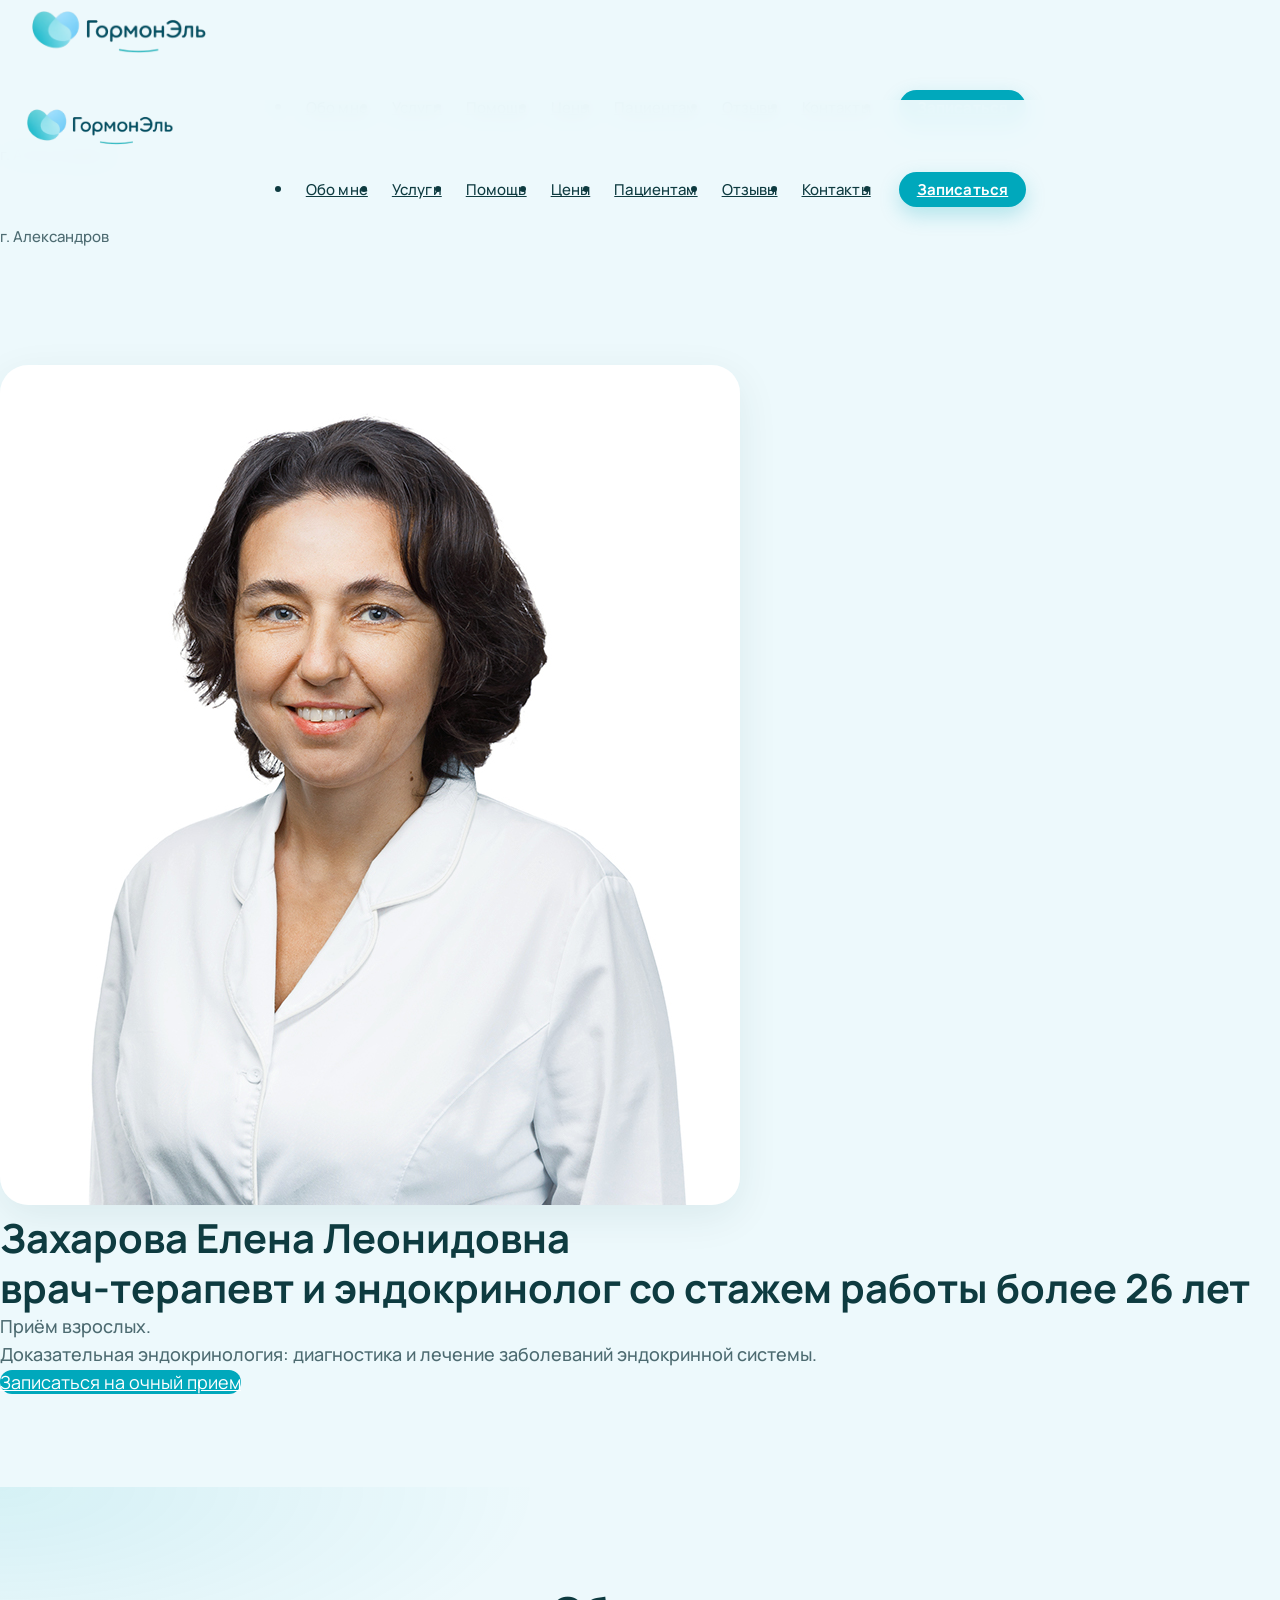
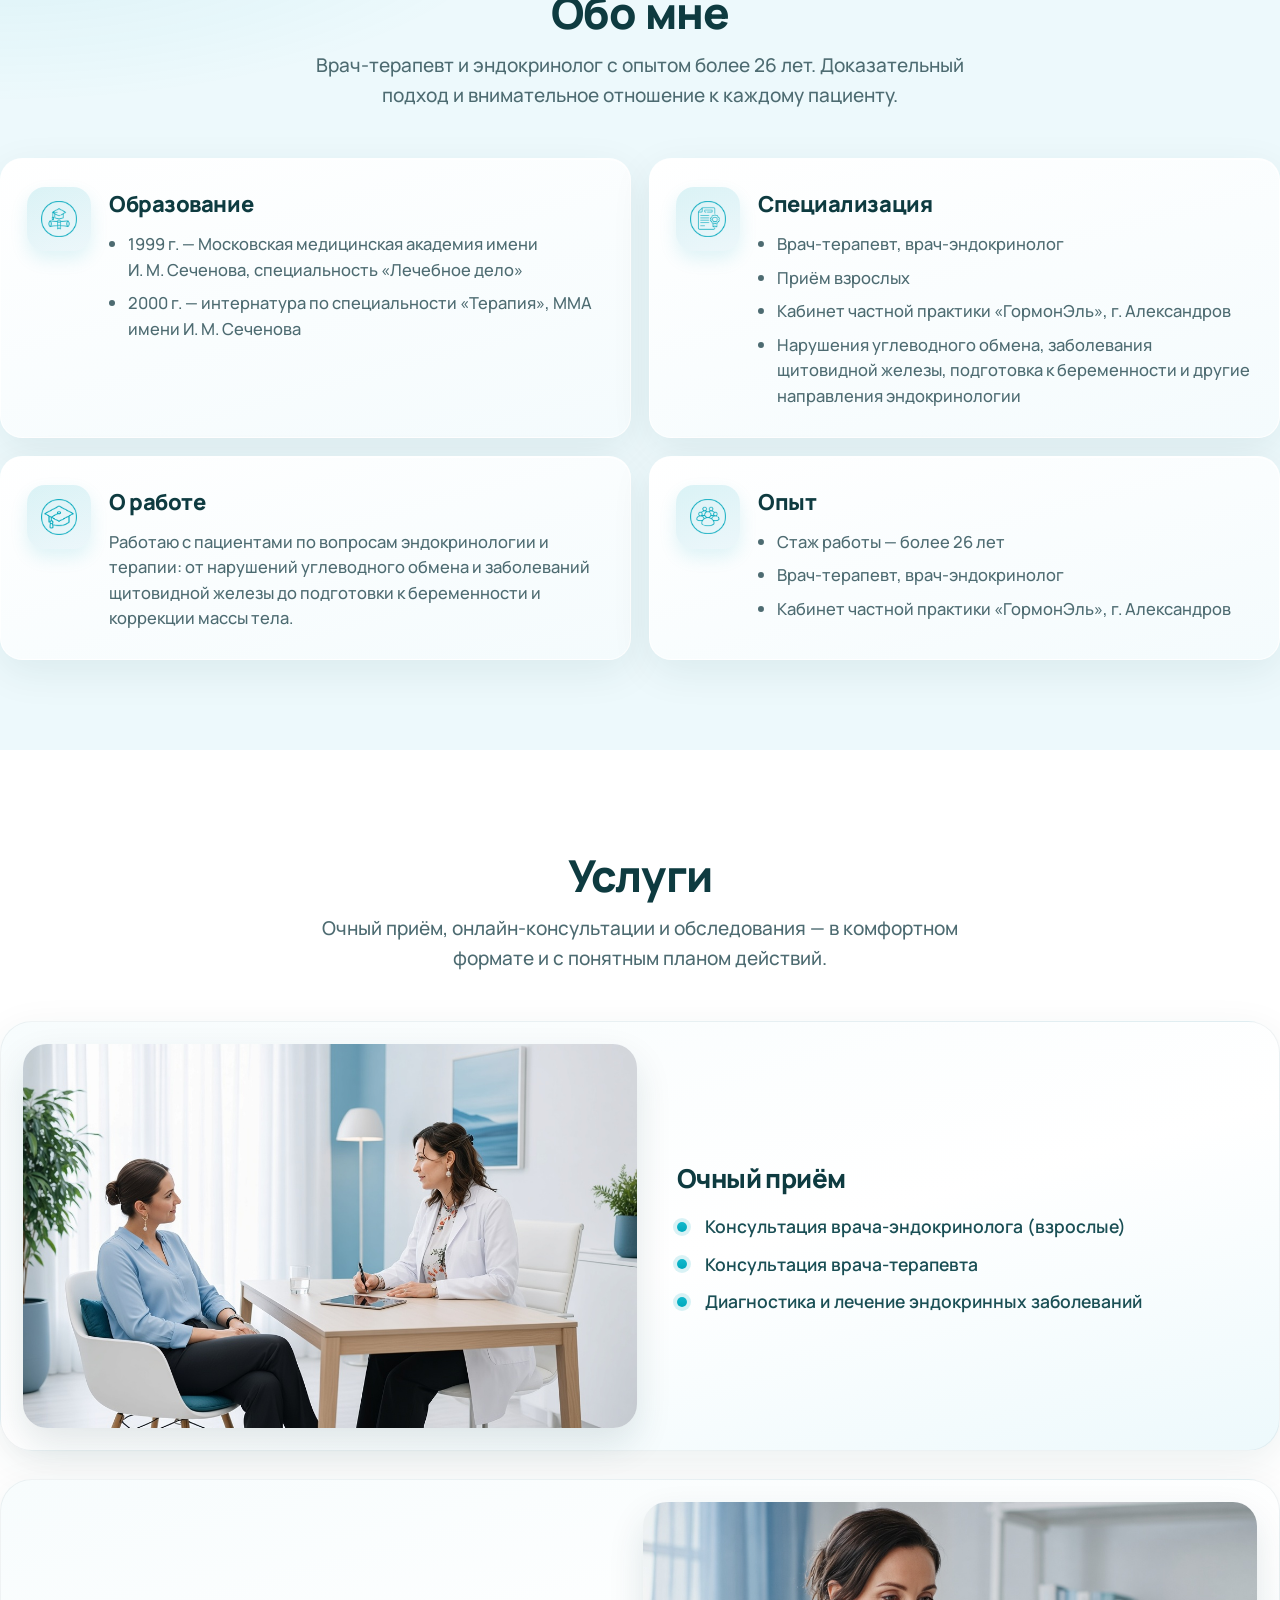
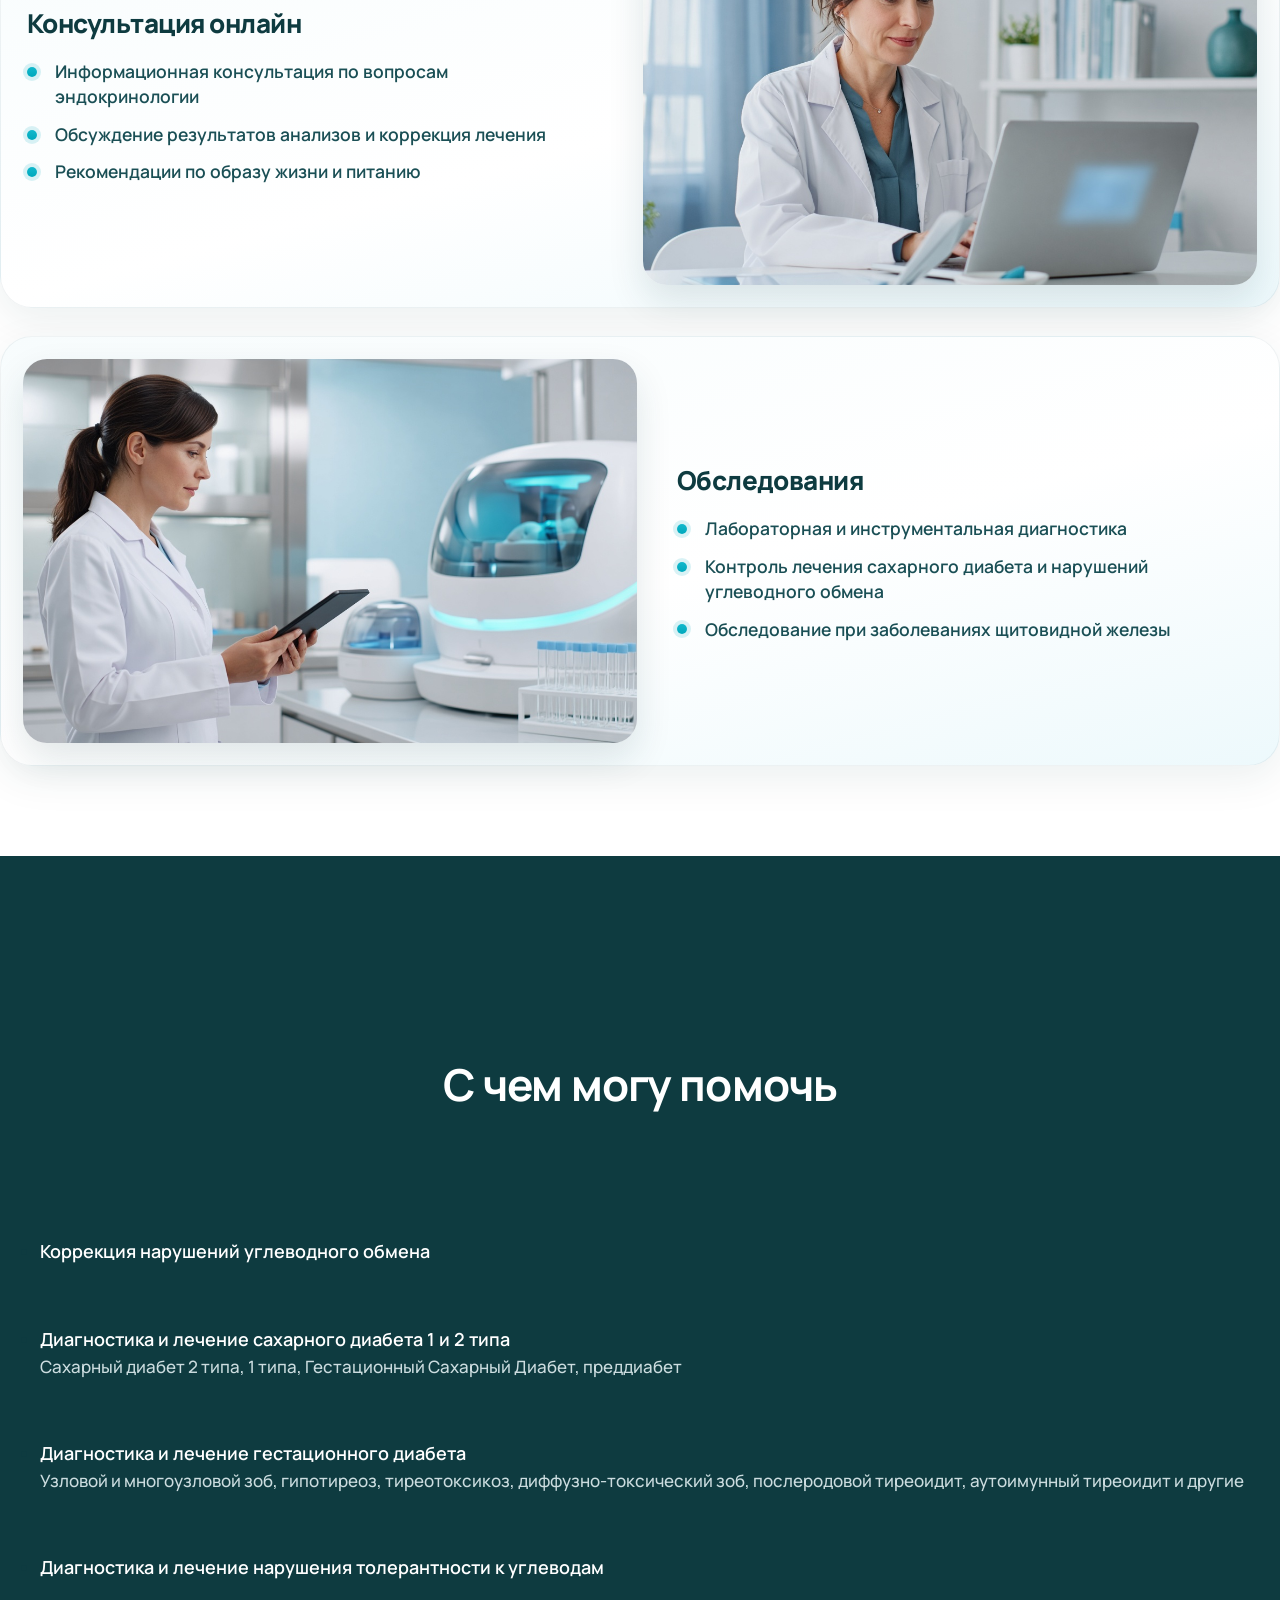
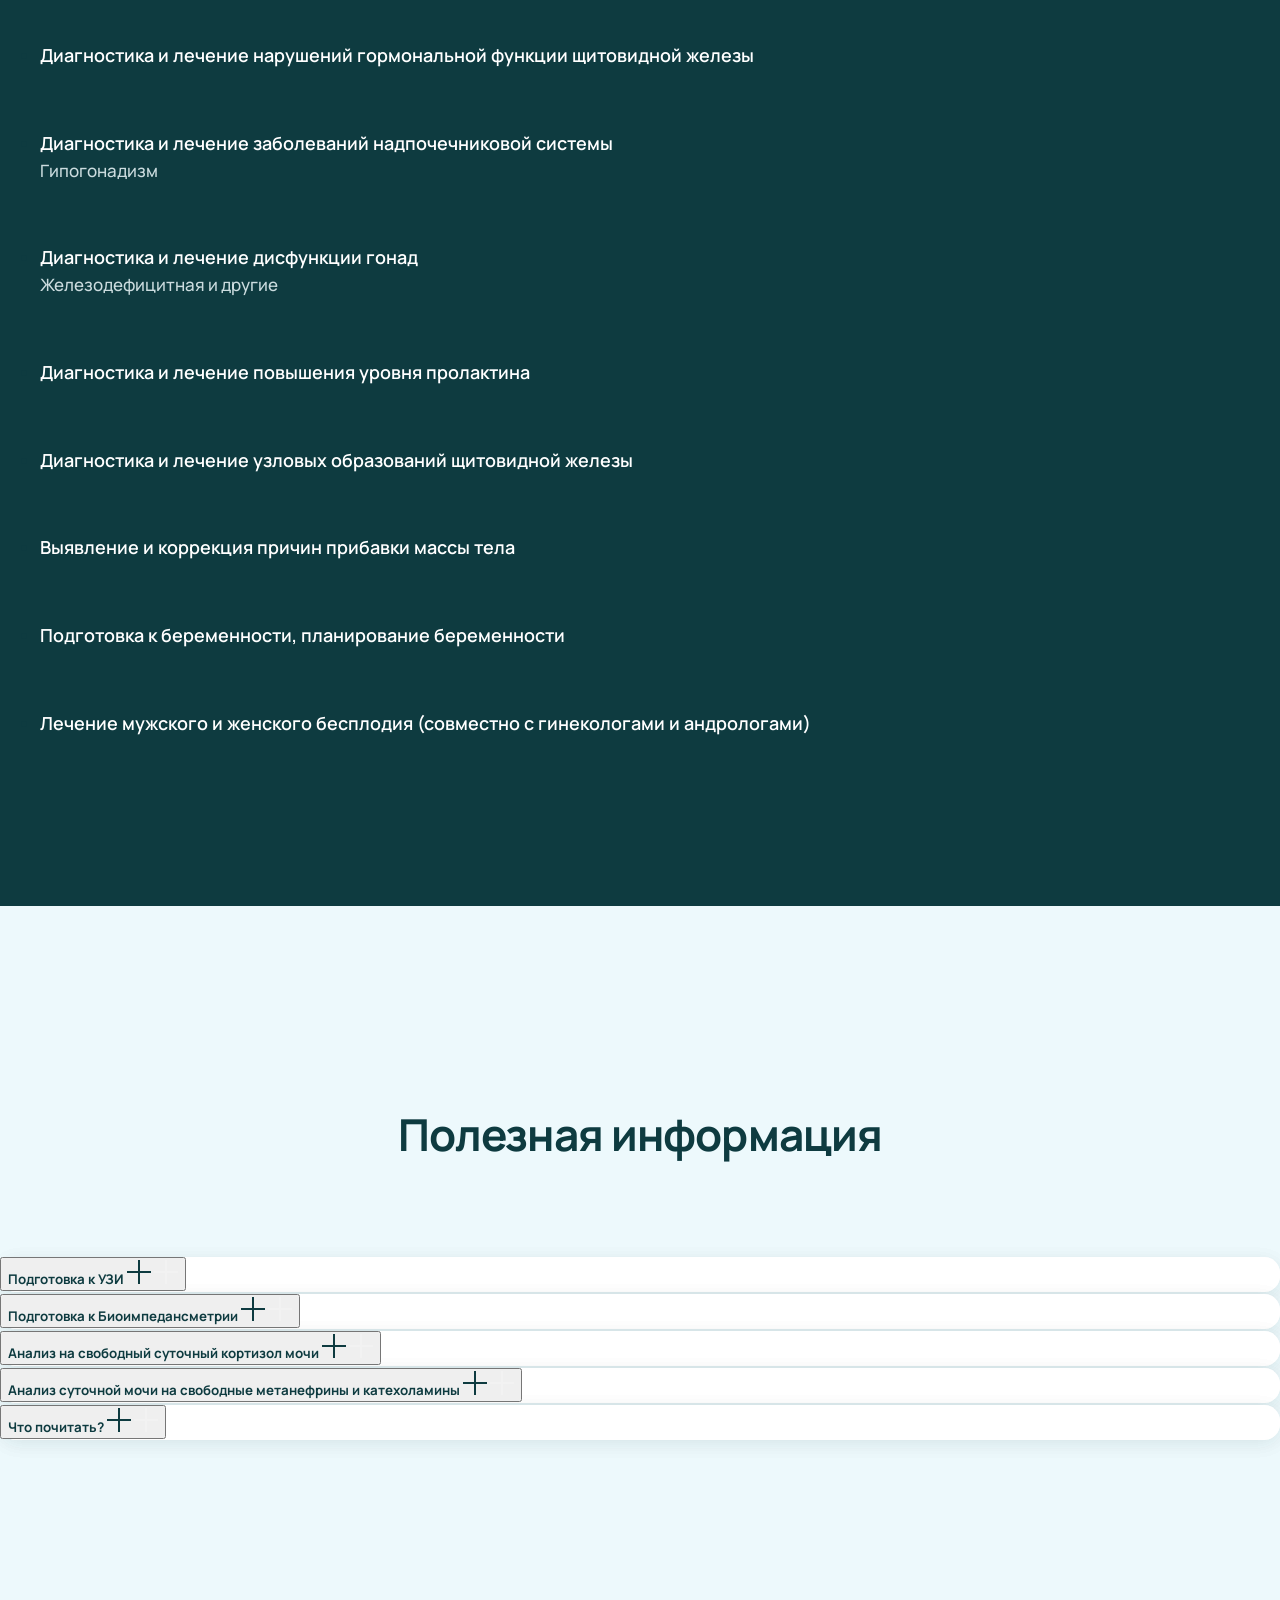
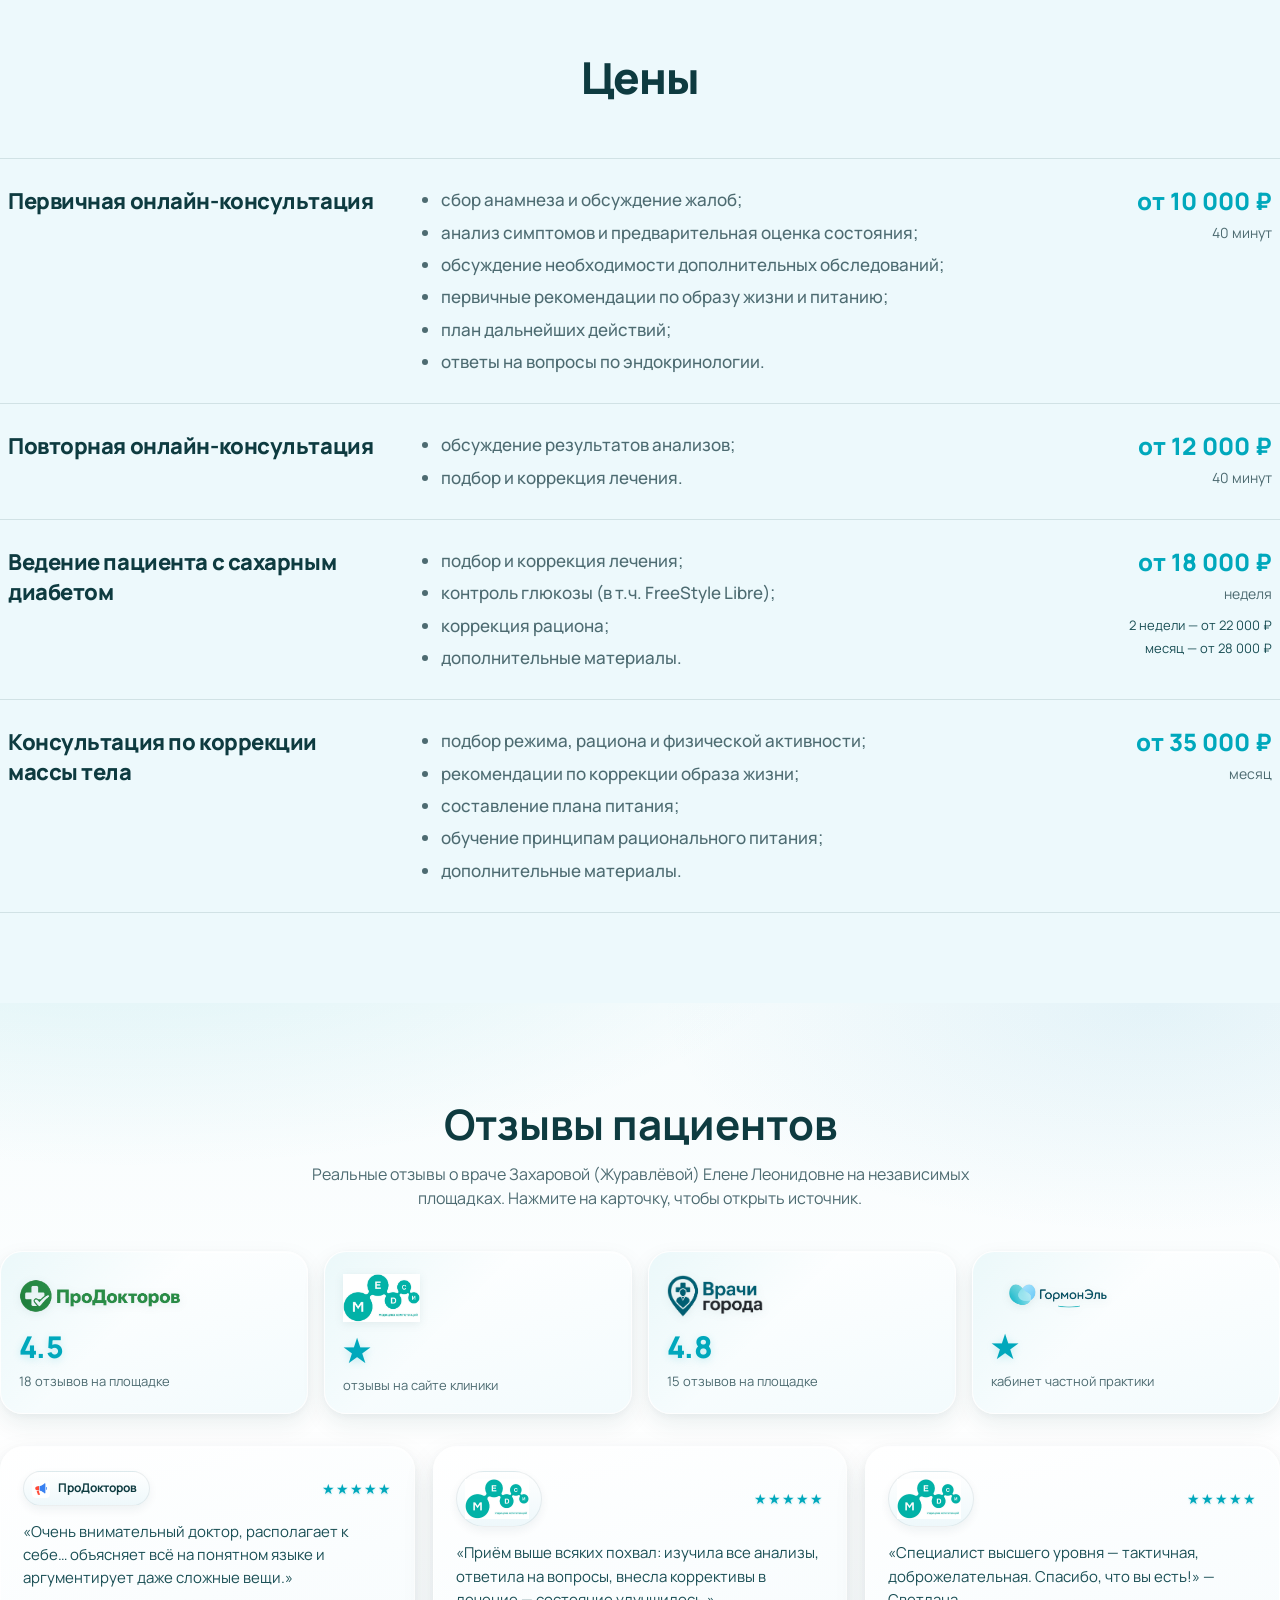
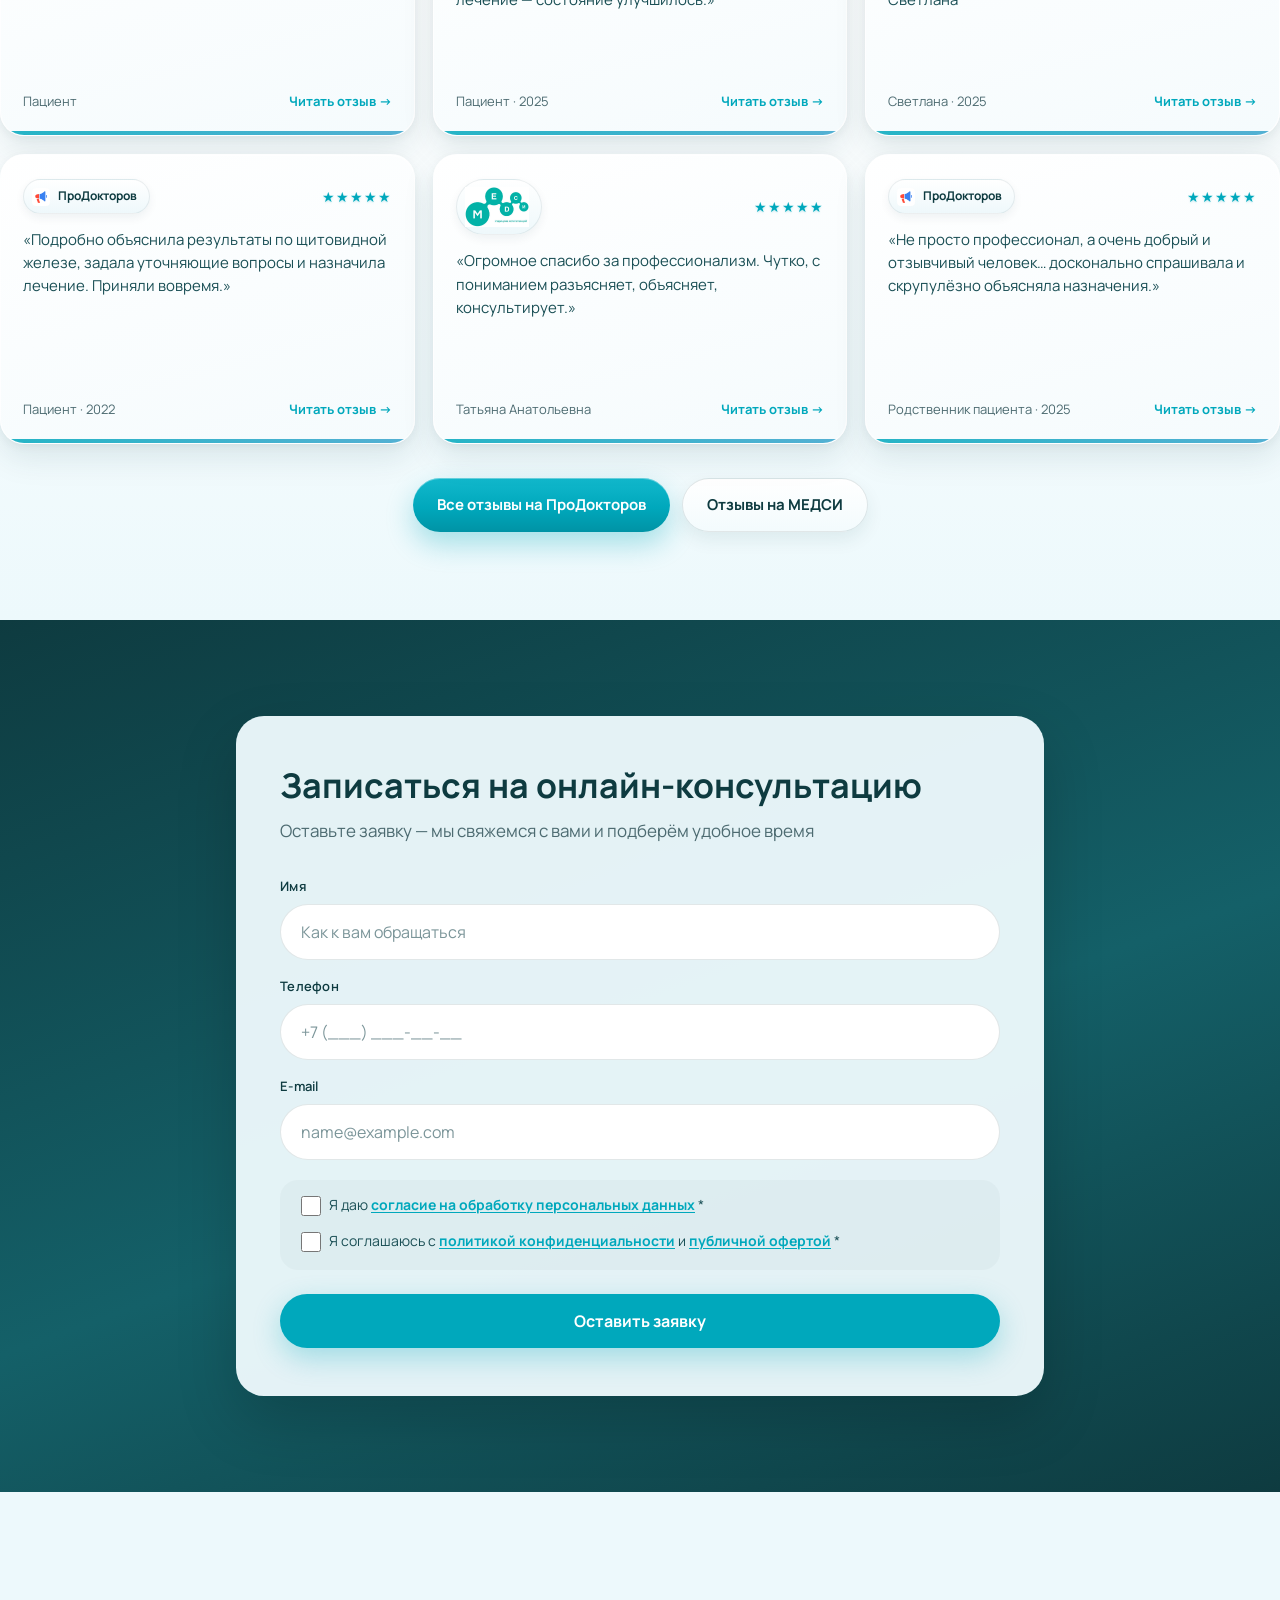
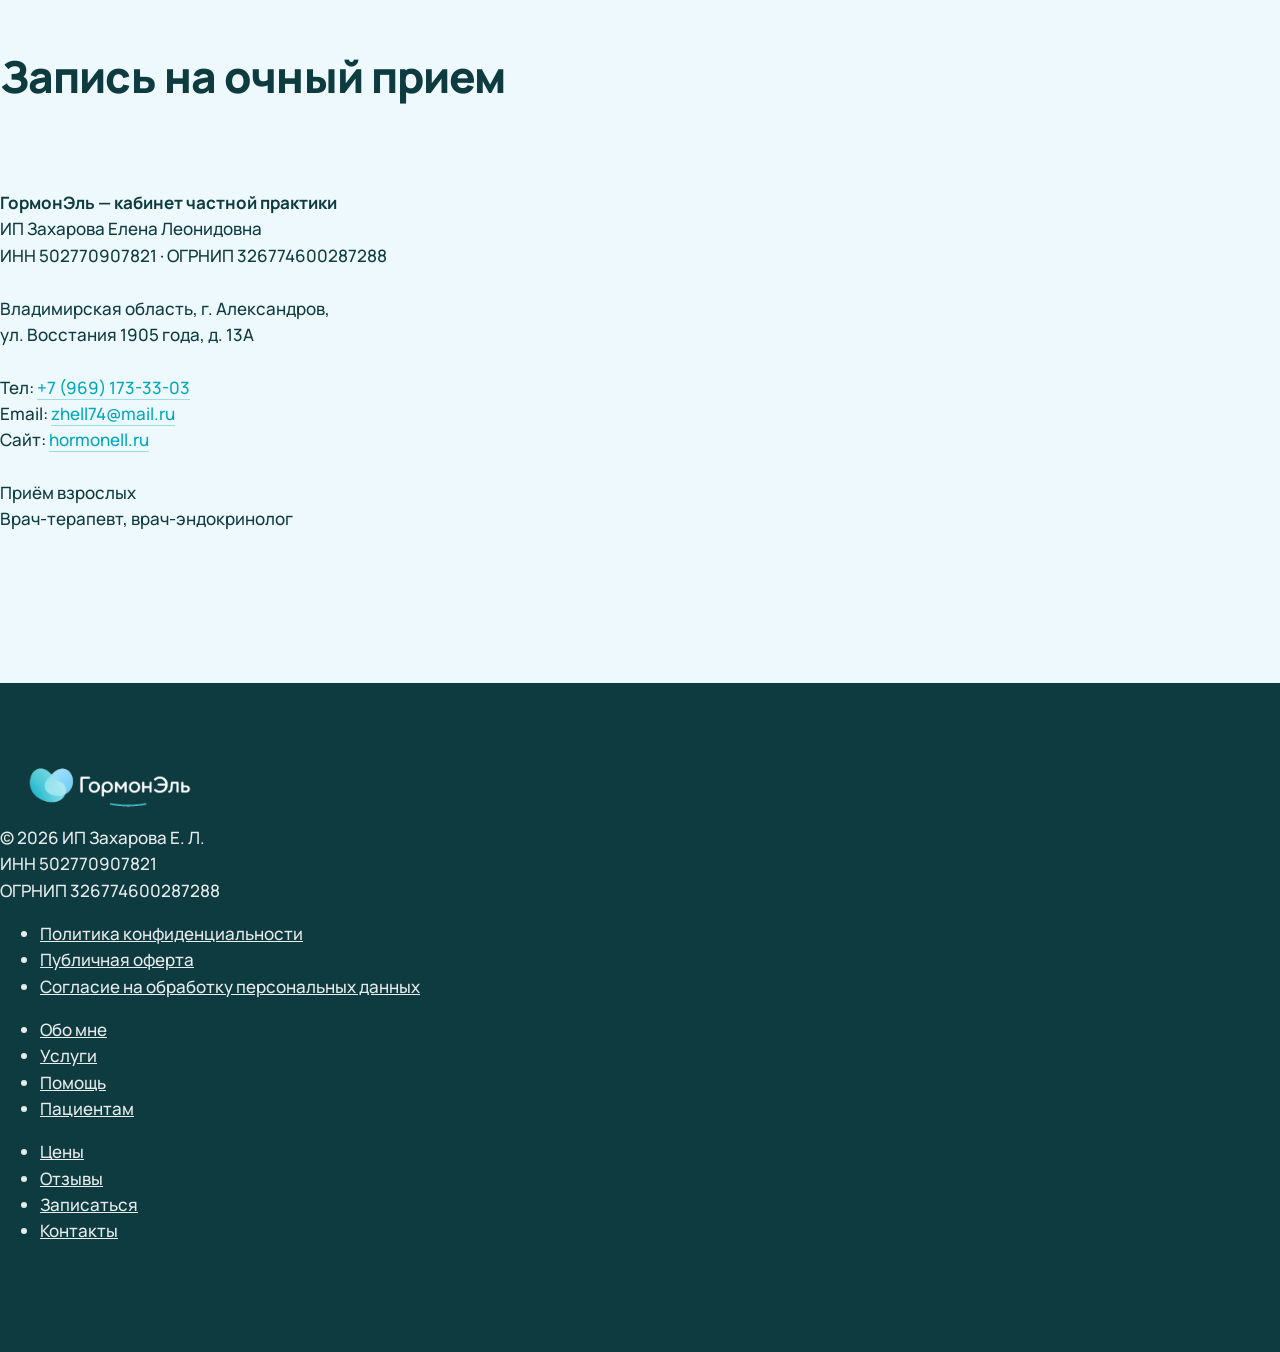
==== index.html @ a6622392 "Publish ГормонЭль landing for GitHub Pages demo. Co-authored-by: Cursor <cursoragent@cursor.com>" ====
<!DOCTYPE html> <html> <head> <meta charset="utf-8" /> <meta http-equiv="Content-Type" content="text/html; charset=utf-8" /> <meta name="viewport" content="width=device-width, initial-scale=1.0" />  <!--metatextblock--> <title>Врач-эндокринолог Захарова Елена Леонидовна</title> <meta name="description" content="Врач-терапевт и эндокринолог Захарова Елена Леонидовна. Стаж более 26 лет. Кабинет частной практики «ГормонЭль», г. Александров." /> <meta property="og:url" content="." /> <meta property="og:title" content="Врач-терапевт и эндокринолог Захарова Елена Леонидовна" /> <meta property="og:description" content="Персональная страница врача-эндокринолога: образование, опыт, услуги, запись на приём и контакты" /> <meta property="og:type" content="website" /> <meta property="og:image" content="assets/images/doctor.jpg" /> <link rel="canonical" href="."> <!--/metatextblock--> <meta name="format-detection" content="telephone=no" /> <meta http-equiv="x-dns-prefetch-control" content="on"> <link rel="dns-prefetch" href="https://ws.tildacdn.com"> <link rel="dns-prefetch" href="https://static.tildacdn.com"> <!--favicons-->
<link rel="icon" type="image/svg+xml" href="assets/images/favicon.svg" />
<link rel="icon" type="image/png" sizes="32x32" href="assets/images/favicon-32.png" />
<link rel="shortcut icon" href="assets/images/favicon.ico" type="image/x-icon" />
<link rel="apple-touch-icon" sizes="180x180" href="assets/images/favicon-180.png" />
<!--/favicons--> <!-- Assets --> <script src="https://neo.tildacdn.com/js/tilda-fallback-1.0.min.js" async charset="utf-8"></script> <link rel="stylesheet" href="https://static.tildacdn.com/css/tilda-grid-3.0.min.css" type="text/css" media="all" onerror="this.loaderr='y';"/> <link rel="stylesheet" href="https://static.tildacdn.com/ws/project12505877/tilda-blocks-page64919349.min.css?t=1784560784" type="text/css" media="all" onerror="this.loaderr='y';" /> <link rel="stylesheet" href="https://static.tildacdn.com/css/tilda-cards-1.0.min.css" type="text/css" media="all" onerror="this.loaderr='y';" /> <link rel="stylesheet" href="https://static.tildacdn.com/css/tilda-forms-1.0.min.css" type="text/css" media="all" onerror="this.loaderr='y';" /> <link rel="stylesheet" href="https://static.tildacdn.com/css/tilda-cover-1.0.min.css" type="text/css" media="all" onerror="this.loaderr='y';" /> <link rel="stylesheet" href="https://static.tildacdn.com/css/tilda-slds-1.4.min.css" type="text/css" media="print" onload="this.media='all';" onerror="this.loaderr='y';" /> <noscript><link rel="stylesheet" href="https://static.tildacdn.com/css/tilda-slds-1.4.min.css" type="text/css" media="all" /></noscript> <link rel="stylesheet" href="https://static.tildacdn.com/css/tilda-popup-1.1.min.css" type="text/css" media="print" onload="this.media='all';" onerror="this.loaderr='y';" /> <noscript><link rel="stylesheet" href="https://static.tildacdn.com/css/tilda-popup-1.1.min.css" type="text/css" media="all" /></noscript> <link rel="stylesheet" href="https://static.tildacdn.com/css/tilda-feed-1.1.min.css" type="text/css" media="all" onerror="this.loaderr='y';" /> <link rel="stylesheet" href="https://static.tildacdn.com/css/tilda-zoom-2.0.min.css" type="text/css" media="print" onload="this.media='all';" onerror="this.loaderr='y';" /> <noscript><link rel="stylesheet" href="https://static.tildacdn.com/css/tilda-zoom-2.0.min.css" type="text/css" media="all" /></noscript> <link rel="stylesheet" href="https://static.tildacdn.com/css/fonts-tildasans.css" type="text/css" media="all" onerror="this.loaderr='y';" /> <script nomodule src="https://static.tildacdn.com/js/tilda-polyfill-1.0.min.js" charset="utf-8"></script> <script type="text/javascript">function t_onReady(func) {if(document.readyState!='loading') {func();} else {document.addEventListener('DOMContentLoaded',func);}}
function t_onFuncLoad(funcName,okFunc,time) {if(typeof window[funcName]==='function') {okFunc();} else {setTimeout(function() {t_onFuncLoad(funcName,okFunc,time);},(time||100));}}function t_throttle(fn,threshhold,scope) {return function() {fn.apply(scope||this,arguments);};}</script> <script src="https://static.tildacdn.com/js/tilda-scripts-3.0.min.js" charset="utf-8" defer onerror="this.loaderr='y';"></script> <script src="https://static.tildacdn.com/ws/project12505877/tilda-blocks-page64919349.min.js?t=1784560784" charset="utf-8" async onerror="this.loaderr='y';"></script> <script src="https://static.tildacdn.com/js/tilda-lazyload-1.0.min.js" charset="utf-8" async onerror="this.loaderr='y';"></script> <script src="https://static.tildacdn.com/js/tilda-menu-1.0.min.js" charset="utf-8" async onerror="this.loaderr='y';"></script> <script src="https://static.tildacdn.com/js/tilda-cards-1.0.min.js" charset="utf-8" async onerror="this.loaderr='y';"></script> <script src="https://static.tildacdn.com/js/tilda-paint-icons.min.js" charset="utf-8" async onerror="this.loaderr='y';"></script> <script src="https://static.tildacdn.com/js/tilda-forms-1.0.min.js" charset="utf-8" async onerror="this.loaderr='y';"></script> <script src="https://static.tildacdn.com/js/tilda-cover-1.0.min.js" charset="utf-8" async onerror="this.loaderr='y';"></script> <script src="https://static.tildacdn.com/js/tilda-feed-1.1.min.js" charset="utf-8" async onerror="this.loaderr='y';"></script> <script src="https://static.tildacdn.com/js/tilda-slds-1.4.min.js" charset="utf-8" async onerror="this.loaderr='y';"></script> <script src="https://static.tildacdn.com/js/hammer.min.js" charset="utf-8" async onerror="this.loaderr='y';"></script> <script src="https://static.tildacdn.com/js/tilda-video-1.0.min.js" charset="utf-8" async onerror="this.loaderr='y';"></script> <script src="https://static.tildacdn.com/js/tilda-zoom-2.0.min.js" charset="utf-8" async onerror="this.loaderr='y';"></script> <script src="https://static.tildacdn.com/js/tilda-skiplink-1.0.min.js" charset="utf-8" async onerror="this.loaderr='y';"></script> <script src="https://static.tildacdn.com/js/tilda-events-1.0.min.js" charset="utf-8" async onerror="this.loaderr='y';"></script> <script type="text/javascript">window.dataLayer=window.dataLayer||[];</script> <script type="text/javascript">(function() {var ttt='cebo';var tt='oog';var re=new RegExp("bot|g" + tt + "le|yandex|baidu|bing|msn|duckduckbot|teoma|slurp|crawler|spider|robot|crawling|fa" + ttt + "ok","i");if((re.test(navigator.userAgent))===false&&typeof(sessionStorage)!='undefined'&&sessionStorage.getItem('visited')!=='y'&&document.visibilityState){var style=document.createElement('style');style.type='text/css';style.innerHTML='@media screen and (min-width: 980px) {.t-records {opacity: 0;}.t-records_animated {-webkit-transition: opacity ease-in-out .2s;-moz-transition: opacity ease-in-out .2s;-o-transition: opacity ease-in-out .2s;transition: opacity ease-in-out .2s;}.t-records.t-records_visible {opacity: 1;}}';document.getElementsByTagName('head')[0].appendChild(style);function t_setvisRecs(){var alr=document.querySelectorAll('.t-records');Array.prototype.forEach.call(alr,function(el) {el.classList.add("t-records_animated");});setTimeout(function() {Array.prototype.forEach.call(alr,function(el) {el.classList.add("t-records_visible");});sessionStorage.setItem("visited","y");},400);}
document.addEventListener('DOMContentLoaded',t_setvisRecs);}})();</script>
<link rel="preconnect" href="https://fonts.googleapis.com" />
<link rel="preconnect" href="https://fonts.gstatic.com" crossorigin />
<link href="https://fonts.googleapis.com/css2?family=Manrope:wght@400;500;600;700;800&display=swap" rel="stylesheet" />
<link rel="stylesheet" href="assets/css/theme.css" />
</head> <body class="t-body" style="margin:0;"> <!--allrecords--> <div id="allrecords" class="t-records" data-hook="blocks-collection-content-node" data-tilda-project-id="" data-tilda-page-id="64919349" data-tilda-formskey="" data-tilda-cookie="no" data-tilda-lazy="yes" data-tilda-root-zone="com" data-tilda-project-country="RU"> <div id="rec894241342" class="r t-rec t-screenmin-640px" style=" " data-animationappear="off" data-record-type="257" data-screen-min="640px"> <!-- T228 --> <div id="nav894241342marker"></div> <div class="tmenu-mobile tmenu-mobile_positionfixed"> <div class="tmenu-mobile__container"> <div class="tmenu-mobile__burgerlogo"> <a href="./"> <img
src="assets/images/logo.png" data-original="assets/images/logo.png"
class="tmenu-mobile__imglogo"
imgfield="img"
style="min-width:150px;"
alt="ГормонЭль" loading="eager"> </a> </div> <button type="button"
class="t-menuburger t-menuburger_third "
aria-label="Навигационное меню"
aria-expanded="false"> <span style="background-color:#00A8BC;"></span> <span style="background-color:#00A8BC;"></span> <span style="background-color:#00A8BC;"></span> <span style="background-color:#00A8BC;"></span> </button> <script>function t_menuburger_init(recid) {var rec=document.querySelector('#rec' + recid);if(!rec) return;var burger=rec.querySelector('.t-menuburger');if(!burger) return;var isSecondStyle=burger.classList.contains('t-menuburger_second');if(isSecondStyle&&!window.isMobile&&!('ontouchend' in document)) {burger.addEventListener('mouseenter',function() {if(burger.classList.contains('t-menuburger-opened')) return;burger.classList.remove('t-menuburger-unhovered');burger.classList.add('t-menuburger-hovered');});burger.addEventListener('mouseleave',function() {if(burger.classList.contains('t-menuburger-opened')) return;burger.classList.remove('t-menuburger-hovered');burger.classList.add('t-menuburger-unhovered');setTimeout(function() {burger.classList.remove('t-menuburger-unhovered');},300);});}
burger.addEventListener('click',function() {if(!burger.closest('.tmenu-mobile')&&!burger.closest('.t450__burger_container')&&!burger.closest('.t3112__burger_container')&&!burger.closest('.t466__container')&&!burger.closest('.t204__burger')&&!burger.closest('.t199__js__menu-toggler')) {burger.classList.toggle('t-menuburger-opened');burger.classList.remove('t-menuburger-unhovered');}});var menu=rec.querySelector('[data-menu="yes"]');if(!menu) return;var menuLinks=menu.querySelectorAll('.t-menu__link-item');var submenuClassList=['t978__menu-link_hook','t978__tm-link','t966__tm-link','t794__tm-link','t-menusub__target-link'];Array.prototype.forEach.call(menuLinks,function(link) {link.addEventListener('click',function() {var isSubmenuHook=submenuClassList.some(function(submenuClass) {return link.classList.contains(submenuClass);});if(isSubmenuHook) return;burger.classList.remove('t-menuburger-opened');});});menu.addEventListener('clickedAnchorInTooltipMenu',function() {burger.classList.remove('t-menuburger-opened');});}
t_onReady(function() {t_onFuncLoad('t_menuburger_init',function(){t_menuburger_init('894241342');});});</script> <style>.t-menuburger{position:relative;flex-shrink:0;width:28px;height:20px;padding:0;border:none;background-color:transparent;outline:none;-webkit-transform:rotate(0deg);transform:rotate(0deg);transition:transform .5s ease-in-out;cursor:pointer;z-index:999;}.t-menuburger span{display:block;position:absolute;width:100%;opacity:1;left:0;-webkit-transform:rotate(0deg);transform:rotate(0deg);transition:.25s ease-in-out;height:3px;background-color:#000;}.t-menuburger span:nth-child(1){top:0px;}.t-menuburger span:nth-child(2),.t-menuburger span:nth-child(3){top:8px;}.t-menuburger span:nth-child(4){top:16px;}.t-menuburger__big{width:42px;height:32px;}.t-menuburger__big span{height:5px;}.t-menuburger__big span:nth-child(2),.t-menuburger__big span:nth-child(3){top:13px;}.t-menuburger__big span:nth-child(4){top:26px;}.t-menuburger__small{width:22px;height:14px;}.t-menuburger__small span{height:2px;}.t-menuburger__small span:nth-child(2),.t-menuburger__small span:nth-child(3){top:6px;}.t-menuburger__small span:nth-child(4){top:12px;}.t-menuburger-opened span:nth-child(1){top:8px;width:0%;left:50%;}.t-menuburger-opened span:nth-child(2){-webkit-transform:rotate(45deg);transform:rotate(45deg);}.t-menuburger-opened span:nth-child(3){-webkit-transform:rotate(-45deg);transform:rotate(-45deg);}.t-menuburger-opened span:nth-child(4){top:8px;width:0%;left:50%;}.t-menuburger-opened.t-menuburger__big span:nth-child(1){top:6px;}.t-menuburger-opened.t-menuburger__big span:nth-child(4){top:18px;}.t-menuburger-opened.t-menuburger__small span:nth-child(1),.t-menuburger-opened.t-menuburger__small span:nth-child(4){top:6px;}@media (hover),(min-width:0\0){.t-menuburger_first:hover span:nth-child(1){transform:translateY(1px);}.t-menuburger_first:hover span:nth-child(4){transform:translateY(-1px);}.t-menuburger_first.t-menuburger__big:hover span:nth-child(1){transform:translateY(3px);}.t-menuburger_first.t-menuburger__big:hover span:nth-child(4){transform:translateY(-3px);}}.t-menuburger_second span:nth-child(2),.t-menuburger_second span:nth-child(3){width:80%;left:20%;right:0;}@media (hover),(min-width:0\0){.t-menuburger_second.t-menuburger-hovered span:nth-child(2),.t-menuburger_second.t-menuburger-hovered span:nth-child(3){animation:t-menuburger-anim 0.3s ease-out normal forwards;}.t-menuburger_second.t-menuburger-unhovered span:nth-child(2),.t-menuburger_second.t-menuburger-unhovered span:nth-child(3){animation:t-menuburger-anim2 0.3s ease-out normal forwards;}}.t-menuburger_second.t-menuburger-opened span:nth-child(2),.t-menuburger_second.t-menuburger-opened span:nth-child(3){left:0;right:0;width:100%!important;}.t-menuburger_third span:nth-child(4){width:70%;left:unset;right:0;}@media (hover),(min-width:0\0){.t-menuburger_third:not(.t-menuburger-opened):hover span:nth-child(4){width:100%;}}.t-menuburger_third.t-menuburger-opened span:nth-child(4){width:0!important;right:50%;}.t-menuburger_fourth{height:12px;}.t-menuburger_fourth.t-menuburger__small{height:8px;}.t-menuburger_fourth.t-menuburger__big{height:18px;}.t-menuburger_fourth span:nth-child(2),.t-menuburger_fourth span:nth-child(3){top:4px;opacity:0;}.t-menuburger_fourth span:nth-child(4){top:8px;}.t-menuburger_fourth.t-menuburger__small span:nth-child(2),.t-menuburger_fourth.t-menuburger__small span:nth-child(3){top:3px;}.t-menuburger_fourth.t-menuburger__small span:nth-child(4){top:6px;}.t-menuburger_fourth.t-menuburger__small span:nth-child(2),.t-menuburger_fourth.t-menuburger__small span:nth-child(3){top:3px;}.t-menuburger_fourth.t-menuburger__small span:nth-child(4){top:6px;}.t-menuburger_fourth.t-menuburger__big span:nth-child(2),.t-menuburger_fourth.t-menuburger__big span:nth-child(3){top:6px;}.t-menuburger_fourth.t-menuburger__big span:nth-child(4){top:12px;}@media (hover),(min-width:0\0){.t-menuburger_fourth:not(.t-menuburger-opened):hover span:nth-child(1){transform:translateY(1px);}.t-menuburger_fourth:not(.t-menuburger-opened):hover span:nth-child(4){transform:translateY(-1px);}.t-menuburger_fourth.t-menuburger__big:not(.t-menuburger-opened):hover span:nth-child(1){transform:translateY(3px);}.t-menuburger_fourth.t-menuburger__big:not(.t-menuburger-opened):hover span:nth-child(4){transform:translateY(-3px);}}.t-menuburger_fourth.t-menuburger-opened span:nth-child(1),.t-menuburger_fourth.t-menuburger-opened span:nth-child(4){top:4px;}.t-menuburger_fourth.t-menuburger-opened span:nth-child(2),.t-menuburger_fourth.t-menuburger-opened span:nth-child(3){opacity:1;}@keyframes t-menuburger-anim{0%{width:80%;left:20%;right:0;}50%{width:100%;left:0;right:0;}100%{width:80%;left:0;right:20%;}}@keyframes t-menuburger-anim2{0%{width:80%;left:0;}50%{width:100%;right:0;left:0;}100%{width:80%;left:20%;right:0;}}</style> </div> </div> <style>.tmenu-mobile{background-color:#111;display:none;width:100%;top:0;z-index:990;}.tmenu-mobile_positionfixed{position:fixed;}.tmenu-mobile__text{color:#fff;}.tmenu-mobile__container{min-height:64px;padding:20px;position:relative;box-sizing:border-box;display:-webkit-flex;display:-ms-flexbox;display:flex;-webkit-align-items:center;-ms-flex-align:center;align-items:center;-webkit-justify-content:space-between;-ms-flex-pack:justify;justify-content:space-between;}.tmenu-mobile__list{display:block;}.tmenu-mobile__burgerlogo{display:inline-block;font-size:24px;font-weight:400;white-space:nowrap;vertical-align:middle;}.tmenu-mobile__imglogo{height:auto;display:block;max-width:300px!important;box-sizing:border-box;padding:0;margin:0 auto;}@media screen and (max-width:980px){.tmenu-mobile__menucontent_hidden{display:none;height:100%;}.tmenu-mobile{display:block;}}@media screen and (max-width:980px){#rec894241342 .tmenu-mobile{background-color:#EDF9FC;}#rec894241342 .tmenu-mobile__menucontent_fixed{position:fixed;top:64px;}#rec894241342 .t-menuburger{-webkit-order:1;-ms-flex-order:1;order:1;}}</style> <style> #rec894241342 .tmenu-mobile__burgerlogo a{color:#b0b0b0;font-weight:700;letter-spacing:2px;}</style> <style> #rec894241342 .tmenu-mobile__burgerlogo__title{color:#b0b0b0;font-weight:700;letter-spacing:2px;}</style> <div id="nav894241342" class="t228 t228__positionabsolute tmenu-mobile__menucontent_hidden tmenu-mobile__menucontent_fixed" style="background-color: rgba(237,249,252,0); height:100px; " data-bgcolor-hex="#EDF9FC" data-bgcolor-rgba="rgba(237,249,252,0)" data-navmarker="nav894241342marker" data-appearoffset="" data-bgopacity-two="90" data-menushadow="" data-menushadow-css="" data-bgopacity="0.0" data-bgcolor-rgba-afterscroll="rgba(237,249,252,0.92)" data-menu-items-align="" data-menu="yes"> <div class="t228__maincontainer t228__c12collumns" style="height:100px;"> <div class="t228__padding40px"></div> <div class="t228__leftside"> <div class="t228__leftcontainer"> <a href="./" class="t228__imgwrapper"> <img class="t228__imglogo "
src="assets/images/logo.png" data-original="assets/images/logo.png"
imgfield="img"
style="max-height: 64px; width: auto;" loading="eager" alt="ГормонЭль"> </a> </div> </div> <div class="t228__centerside "> <nav class="t228__centercontainer"> <ul role="list" class="t228__list t-menu__list">
<li class="t228__list_item" style="padding:0 12px;">
  <a class="t-menu__link-item" href="#about">Обо мне</a>
</li>
<li class="t228__list_item" style="padding:0 12px;">
  <a class="t-menu__link-item" href="#services">Услуги</a>
</li>
<li class="t228__list_item" style="padding:0 12px;">
  <a class="t-menu__link-item" href="#help">Помощь</a>
</li>
<li class="t228__list_item" style="padding:0 12px;">
  <a class="t-menu__link-item" href="#price">Цены</a>
</li>
<li class="t228__list_item" style="padding:0 12px;">
  <a class="t-menu__link-item" href="#useful">Пациентам</a>
</li>
<li class="t228__list_item" style="padding:0 12px;">
  <a class="t-menu__link-item" href="#reviews">Отзывы</a>
</li>
<li class="t228__list_item" style="padding:0 12px;">
  <a class="t-menu__link-item" href="#contacts">Контакты</a>
</li>
<li class="t228__list_item t228__list_item--cta" style="padding:0 0 0 16px;">
  <a class="t-menu__link-item nav-cta" href="#online">Записаться</a>
</li>
</ul> </nav> </div> <div class="t228__rightside"> <div class="t228__rightcontainer"> <div class="t228__right_descr" field="descr">г. Александров</div> </div> </div> <div class="t228__padding40px"> </div> </div> </div> <style>@media screen and (max-width:980px){#rec894241342 .t228__leftcontainer{display:none;}}</style> <style>@media screen and (max-width:980px){#rec894241342 .t228{}}</style> <script>window.addEventListener('load',function() {t_onFuncLoad('t228_setWidth',function() {t228_setWidth('894241342');});});window.addEventListener('resize',t_throttle(function() {t_onFuncLoad('t228_setWidth',function() {t228_setWidth('894241342');});t_onFuncLoad('t_menu__setBGcolor',function() {t_menu__setBGcolor('894241342','.t228');});}));t_onReady(function() {t_onFuncLoad('t_menu__highlightActiveLinks',function() {t_menu__highlightActiveLinks('.t228__list_item a');});t_onFuncLoad('t228__init',function() {t228__init('894241342');});t_onFuncLoad('t_menu__setBGcolor',function() {t_menu__setBGcolor('894241342','.t228');});t_onFuncLoad('t_menu__interactFromKeyboard',function() {t_menu__interactFromKeyboard('894241342');});t_onFuncLoad('t228_setWidth',function() {t228_setWidth('894241342');});t_onFuncLoad('t_menu__createMobileMenu',function() {t_menu__createMobileMenu('894241342','.t228');});});</script> <style>#rec894241342 .t-menu__link-item{-webkit-transition:color 0.3s ease-in-out,opacity 0.3s ease-in-out;transition:color 0.3s ease-in-out,opacity 0.3s ease-in-out;position:relative;}#rec894241342 .t-menu__link-item:not(.t-active):not(.tooltipstered)::after{content:'';position:absolute;left:0;bottom:20%;opacity:0;width:100%;height:100%;border-bottom:1px solid #00A8BC;-webkit-box-shadow:inset 0px -1px 0px 0px #00A8BC;-moz-box-shadow:inset 0px -1px 0px 0px #00A8BC;box-shadow:inset 0px -1px 0px 0px #00A8BC;-webkit-transition:all 0.3s ease;transition:all 0.3s ease;pointer-events:none;}@media (hover:hover){#rec894241342 .t-menu__link-item:not(.t-active):not(.tooltipstered):hover{opacity:0.8 !important;}}#rec894241342 .t-menu__link-item:not(.t-active):not(.tooltipstered):focus-visible{opacity:0.8 !important;}#rec894241342 .t-menu__link-item:not(.t-active):not(.tooltipstered):hover::after{opacity:1;bottom:-1px;}#rec894241342 .t-menu__link-item:not(.t-active):not(.tooltipstered):focus-visible::after{opacity:1;bottom:-1px;}@supports (overflow:-webkit-marquee) and (justify-content:inherit){#rec894241342 .t-menu__link-item,#rec894241342 .t-menu__link-item.t-active{opacity:1 !important;}}</style> <style> #rec894241342 .t228__leftcontainer a{color:#b0b0b0;font-weight:700;letter-spacing:2px;}#rec894241342 a.t-menu__link-item{color:#000000;font-weight:400;}#rec894241342 .t228__right_langs_lang a{color:#000000;font-weight:400;}#rec894241342 .t228__right_descr{font-size:18px;font-weight:500;}</style> <style> #rec894241342 .t228__logo{color:#b0b0b0;font-weight:700;letter-spacing:2px;}</style> </div> <div id="rec952804291" class="r t-rec t-screenmax-640px" style=" " data-animationappear="off" data-record-type="257" data-screen-max="640px"> <!-- T228 --> <div id="nav952804291marker"></div> <div class="tmenu-mobile tmenu-mobile_positionfixed"> <div class="tmenu-mobile__container"> <div class="tmenu-mobile__burgerlogo"> <a href="./"> <img
src="assets/images/logo.png" data-original="assets/images/logo.png"
class="tmenu-mobile__imglogo"
imgfield="img"
style="max-width: 180px; width: 180px;"
alt="ГормонЭль" loading="eager"> </a> </div> <button type="button"
class="t-menuburger t-menuburger_third "
aria-label="Навигационное меню"
aria-expanded="false"> <span style="background-color:#00A8BC;"></span> <span style="background-color:#00A8BC;"></span> <span style="background-color:#00A8BC;"></span> <span style="background-color:#00A8BC;"></span> </button> <script>function t_menuburger_init(recid) {var rec=document.querySelector('#rec' + recid);if(!rec) return;var burger=rec.querySelector('.t-menuburger');if(!burger) return;var isSecondStyle=burger.classList.contains('t-menuburger_second');if(isSecondStyle&&!window.isMobile&&!('ontouchend' in document)) {burger.addEventListener('mouseenter',function() {if(burger.classList.contains('t-menuburger-opened')) return;burger.classList.remove('t-menuburger-unhovered');burger.classList.add('t-menuburger-hovered');});burger.addEventListener('mouseleave',function() {if(burger.classList.contains('t-menuburger-opened')) return;burger.classList.remove('t-menuburger-hovered');burger.classList.add('t-menuburger-unhovered');setTimeout(function() {burger.classList.remove('t-menuburger-unhovered');},300);});}
burger.addEventListener('click',function() {if(!burger.closest('.tmenu-mobile')&&!burger.closest('.t450__burger_container')&&!burger.closest('.t3112__burger_container')&&!burger.closest('.t466__container')&&!burger.closest('.t204__burger')&&!burger.closest('.t199__js__menu-toggler')) {burger.classList.toggle('t-menuburger-opened');burger.classList.remove('t-menuburger-unhovered');}});var menu=rec.querySelector('[data-menu="yes"]');if(!menu) return;var menuLinks=menu.querySelectorAll('.t-menu__link-item');var submenuClassList=['t978__menu-link_hook','t978__tm-link','t966__tm-link','t794__tm-link','t-menusub__target-link'];Array.prototype.forEach.call(menuLinks,function(link) {link.addEventListener('click',function() {var isSubmenuHook=submenuClassList.some(function(submenuClass) {return link.classList.contains(submenuClass);});if(isSubmenuHook) return;burger.classList.remove('t-menuburger-opened');});});menu.addEventListener('clickedAnchorInTooltipMenu',function() {burger.classList.remove('t-menuburger-opened');});}
t_onReady(function() {t_onFuncLoad('t_menuburger_init',function(){t_menuburger_init('952804291');});});</script> <style>.t-menuburger{position:relative;flex-shrink:0;width:28px;height:20px;padding:0;border:none;background-color:transparent;outline:none;-webkit-transform:rotate(0deg);transform:rotate(0deg);transition:transform .5s ease-in-out;cursor:pointer;z-index:999;}.t-menuburger span{display:block;position:absolute;width:100%;opacity:1;left:0;-webkit-transform:rotate(0deg);transform:rotate(0deg);transition:.25s ease-in-out;height:3px;background-color:#000;}.t-menuburger span:nth-child(1){top:0px;}.t-menuburger span:nth-child(2),.t-menuburger span:nth-child(3){top:8px;}.t-menuburger span:nth-child(4){top:16px;}.t-menuburger__big{width:42px;height:32px;}.t-menuburger__big span{height:5px;}.t-menuburger__big span:nth-child(2),.t-menuburger__big span:nth-child(3){top:13px;}.t-menuburger__big span:nth-child(4){top:26px;}.t-menuburger__small{width:22px;height:14px;}.t-menuburger__small span{height:2px;}.t-menuburger__small span:nth-child(2),.t-menuburger__small span:nth-child(3){top:6px;}.t-menuburger__small span:nth-child(4){top:12px;}.t-menuburger-opened span:nth-child(1){top:8px;width:0%;left:50%;}.t-menuburger-opened span:nth-child(2){-webkit-transform:rotate(45deg);transform:rotate(45deg);}.t-menuburger-opened span:nth-child(3){-webkit-transform:rotate(-45deg);transform:rotate(-45deg);}.t-menuburger-opened span:nth-child(4){top:8px;width:0%;left:50%;}.t-menuburger-opened.t-menuburger__big span:nth-child(1){top:6px;}.t-menuburger-opened.t-menuburger__big span:nth-child(4){top:18px;}.t-menuburger-opened.t-menuburger__small span:nth-child(1),.t-menuburger-opened.t-menuburger__small span:nth-child(4){top:6px;}@media (hover),(min-width:0\0){.t-menuburger_first:hover span:nth-child(1){transform:translateY(1px);}.t-menuburger_first:hover span:nth-child(4){transform:translateY(-1px);}.t-menuburger_first.t-menuburger__big:hover span:nth-child(1){transform:translateY(3px);}.t-menuburger_first.t-menuburger__big:hover span:nth-child(4){transform:translateY(-3px);}}.t-menuburger_second span:nth-child(2),.t-menuburger_second span:nth-child(3){width:80%;left:20%;right:0;}@media (hover),(min-width:0\0){.t-menuburger_second.t-menuburger-hovered span:nth-child(2),.t-menuburger_second.t-menuburger-hovered span:nth-child(3){animation:t-menuburger-anim 0.3s ease-out normal forwards;}.t-menuburger_second.t-menuburger-unhovered span:nth-child(2),.t-menuburger_second.t-menuburger-unhovered span:nth-child(3){animation:t-menuburger-anim2 0.3s ease-out normal forwards;}}.t-menuburger_second.t-menuburger-opened span:nth-child(2),.t-menuburger_second.t-menuburger-opened span:nth-child(3){left:0;right:0;width:100%!important;}.t-menuburger_third span:nth-child(4){width:70%;left:unset;right:0;}@media (hover),(min-width:0\0){.t-menuburger_third:not(.t-menuburger-opened):hover span:nth-child(4){width:100%;}}.t-menuburger_third.t-menuburger-opened span:nth-child(4){width:0!important;right:50%;}.t-menuburger_fourth{height:12px;}.t-menuburger_fourth.t-menuburger__small{height:8px;}.t-menuburger_fourth.t-menuburger__big{height:18px;}.t-menuburger_fourth span:nth-child(2),.t-menuburger_fourth span:nth-child(3){top:4px;opacity:0;}.t-menuburger_fourth span:nth-child(4){top:8px;}.t-menuburger_fourth.t-menuburger__small span:nth-child(2),.t-menuburger_fourth.t-menuburger__small span:nth-child(3){top:3px;}.t-menuburger_fourth.t-menuburger__small span:nth-child(4){top:6px;}.t-menuburger_fourth.t-menuburger__small span:nth-child(2),.t-menuburger_fourth.t-menuburger__small span:nth-child(3){top:3px;}.t-menuburger_fourth.t-menuburger__small span:nth-child(4){top:6px;}.t-menuburger_fourth.t-menuburger__big span:nth-child(2),.t-menuburger_fourth.t-menuburger__big span:nth-child(3){top:6px;}.t-menuburger_fourth.t-menuburger__big span:nth-child(4){top:12px;}@media (hover),(min-width:0\0){.t-menuburger_fourth:not(.t-menuburger-opened):hover span:nth-child(1){transform:translateY(1px);}.t-menuburger_fourth:not(.t-menuburger-opened):hover span:nth-child(4){transform:translateY(-1px);}.t-menuburger_fourth.t-menuburger__big:not(.t-menuburger-opened):hover span:nth-child(1){transform:translateY(3px);}.t-menuburger_fourth.t-menuburger__big:not(.t-menuburger-opened):hover span:nth-child(4){transform:translateY(-3px);}}.t-menuburger_fourth.t-menuburger-opened span:nth-child(1),.t-menuburger_fourth.t-menuburger-opened span:nth-child(4){top:4px;}.t-menuburger_fourth.t-menuburger-opened span:nth-child(2),.t-menuburger_fourth.t-menuburger-opened span:nth-child(3){opacity:1;}@keyframes t-menuburger-anim{0%{width:80%;left:20%;right:0;}50%{width:100%;left:0;right:0;}100%{width:80%;left:0;right:20%;}}@keyframes t-menuburger-anim2{0%{width:80%;left:0;}50%{width:100%;right:0;left:0;}100%{width:80%;left:20%;right:0;}}</style> </div> </div> <style>.tmenu-mobile{background-color:#111;display:none;width:100%;top:0;z-index:990;}.tmenu-mobile_positionfixed{position:fixed;}.tmenu-mobile__text{color:#fff;}.tmenu-mobile__container{min-height:64px;padding:20px;position:relative;box-sizing:border-box;display:-webkit-flex;display:-ms-flexbox;display:flex;-webkit-align-items:center;-ms-flex-align:center;align-items:center;-webkit-justify-content:space-between;-ms-flex-pack:justify;justify-content:space-between;}.tmenu-mobile__list{display:block;}.tmenu-mobile__burgerlogo{display:inline-block;font-size:24px;font-weight:400;white-space:nowrap;vertical-align:middle;}.tmenu-mobile__imglogo{height:auto;display:block;max-width:300px!important;box-sizing:border-box;padding:0;margin:0 auto;}@media screen and (max-width:980px){.tmenu-mobile__menucontent_hidden{display:none;height:100%;}.tmenu-mobile{display:block;}}@media screen and (max-width:980px){#rec952804291 .tmenu-mobile{background-color:#EDF9FC;}#rec952804291 .tmenu-mobile__menucontent_fixed{position:fixed;top:64px;}#rec952804291 .t-menuburger{-webkit-order:1;-ms-flex-order:1;order:1;}}</style> <style> #rec952804291 .tmenu-mobile__burgerlogo a{color:#b0b0b0;font-weight:700;letter-spacing:2px;}</style> <style> #rec952804291 .tmenu-mobile__burgerlogo__title{color:#b0b0b0;font-weight:700;letter-spacing:2px;}</style> <div id="nav952804291" class="t228 t228__positionabsolute tmenu-mobile__menucontent_hidden tmenu-mobile__menucontent_fixed" style="background-color: rgba(237,249,252,0); height:100px; " data-bgcolor-hex="#EDF9FC" data-bgcolor-rgba="rgba(237,249,252,0)" data-navmarker="nav952804291marker" data-appearoffset="" data-bgopacity-two="90" data-menushadow="" data-menushadow-css="" data-bgopacity="0.0" data-bgcolor-rgba-afterscroll="rgba(237,249,252,0.92)" data-menu-items-align="left" data-menu="yes"> <div class="t228__maincontainer t228__c12collumns" style="height:100px;"> <div class="t228__padding40px"></div> <div class="t228__leftside"> <div class="t228__leftcontainer"> <a href="./" class="t228__imgwrapper"> <img class="t228__imglogo t228__imglogomobile"
src="assets/images/logo.png" data-original="assets/images/logo.png"
imgfield="img"
style="max-width: 200px; width: 200px; min-width: 160px; height: auto; display: block;"
alt="ГормонЭль" loading="eager"> </a> </div> </div> <div class="t228__centerside t228__menualign_left"> <nav class="t228__centercontainer"> <ul role="list" class="t228__list t-menu__list">
<li class="t228__list_item" style="padding:0 12px;">
  <a class="t-menu__link-item" href="#about">Обо мне</a>
</li>
<li class="t228__list_item" style="padding:0 12px;">
  <a class="t-menu__link-item" href="#services">Услуги</a>
</li>
<li class="t228__list_item" style="padding:0 12px;">
  <a class="t-menu__link-item" href="#help">Помощь</a>
</li>
<li class="t228__list_item" style="padding:0 12px;">
  <a class="t-menu__link-item" href="#price">Цены</a>
</li>
<li class="t228__list_item" style="padding:0 12px;">
  <a class="t-menu__link-item" href="#useful">Пациентам</a>
</li>
<li class="t228__list_item" style="padding:0 12px;">
  <a class="t-menu__link-item" href="#reviews">Отзывы</a>
</li>
<li class="t228__list_item" style="padding:0 12px;">
  <a class="t-menu__link-item" href="#contacts">Контакты</a>
</li>
<li class="t228__list_item t228__list_item--cta" style="padding:0 0 0 16px;">
  <a class="t-menu__link-item nav-cta" href="#online">Записаться</a>
</li>
</ul> </nav> </div> <div class="t228__rightside"> <div class="t228__rightcontainer"> <div class="t228__right_descr" field="descr">г. Александров</div> </div> </div> <div class="t228__padding40px"> </div> </div> </div> <style>@media screen and (max-width:980px){#rec952804291 .t228__leftcontainer{display:none;}}</style> <style>@media screen and (max-width:980px){#rec952804291 .t228__leftcontainer{padding:20px;}#rec952804291 .t228__imglogo{padding:20px 0;}#rec952804291 .t228{}}</style> <script>window.addEventListener('resize',t_throttle(function() {t_onFuncLoad('t_menu__setBGcolor',function() {t_menu__setBGcolor('952804291','.t228');});}));t_onReady(function() {t_onFuncLoad('t_menu__highlightActiveLinks',function() {t_menu__highlightActiveLinks('.t228__list_item a');});t_onFuncLoad('t228__init',function() {t228__init('952804291');});t_onFuncLoad('t_menu__setBGcolor',function() {t_menu__setBGcolor('952804291','.t228');});t_onFuncLoad('t_menu__interactFromKeyboard',function() {t_menu__interactFromKeyboard('952804291');});t_onFuncLoad('t_menu__createMobileMenu',function() {t_menu__createMobileMenu('952804291','.t228');});});</script> <style>#rec952804291 .t-menu__link-item{-webkit-transition:color 0.3s ease-in-out,opacity 0.3s ease-in-out;transition:color 0.3s ease-in-out,opacity 0.3s ease-in-out;position:relative;}#rec952804291 .t-menu__link-item:not(.t-active):not(.tooltipstered)::after{content:'';position:absolute;left:0;bottom:20%;opacity:0;width:100%;height:100%;border-bottom:1px solid #00A8BC;-webkit-box-shadow:inset 0px -1px 0px 0px #00A8BC;-moz-box-shadow:inset 0px -1px 0px 0px #00A8BC;box-shadow:inset 0px -1px 0px 0px #00A8BC;-webkit-transition:all 0.3s ease;transition:all 0.3s ease;pointer-events:none;}@media (hover:hover){#rec952804291 .t-menu__link-item:not(.t-active):not(.tooltipstered):hover{opacity:0.8 !important;}}#rec952804291 .t-menu__link-item:not(.t-active):not(.tooltipstered):focus-visible{opacity:0.8 !important;}#rec952804291 .t-menu__link-item:not(.t-active):not(.tooltipstered):hover::after{opacity:1;bottom:-1px;}#rec952804291 .t-menu__link-item:not(.t-active):not(.tooltipstered):focus-visible::after{opacity:1;bottom:-1px;}@supports (overflow:-webkit-marquee) and (justify-content:inherit){#rec952804291 .t-menu__link-item,#rec952804291 .t-menu__link-item.t-active{opacity:1 !important;}}</style> <style> #rec952804291 .t228__leftcontainer a{color:#b0b0b0;font-weight:700;letter-spacing:2px;}#rec952804291 a.t-menu__link-item{color:#000000;font-weight:400;}#rec952804291 .t228__right_langs_lang a{color:#000000;font-weight:400;}#rec952804291 .t228__right_descr{font-size:18px;font-weight:500;}</style> <style> #rec952804291 .t228__logo{color:#b0b0b0;font-weight:700;letter-spacing:2px;}</style> </div> <div id="rec894241348" class="r t-rec t-rec_pt_165 t-rec_pb_90 t-rec_pb-res-480_45" style="padding-top:165px;padding-bottom:90px;background-color:#EDF9FC; " data-record-type="180" data-bg-color="#EDF9FC"> <!-- T165 --> <div class="t165"> <div class="t-container"> <div class="t165__col-top t-col t-col_6 t165__vmiddle t165__left"> <img class="t165__img t-img"
src="assets/images/doctor.jpg" data-original="assets/images/doctor.jpg"
imgfield="img"
alt="Захарова Елена Леонидовна"> </div> <div class="t-col t-col_6 t165__vmiddle t165__left"> <div class="t165__textwrapper"> <div class="t165__title t-heading t-heading_md" field="title"><strong>Захарова Елена Леонидовна</strong><br />врач-терапевт и&nbsp;эндокринолог со&nbsp;стажем работы более 26&nbsp;лет</div> <div class="t165__text t-text t-text_sm" field="text">Приём взрослых.<br />Доказательная эндокринология: диагностика и&nbsp;лечение заболеваний эндокринной системы.</div> <div class="t165__btn-container"> <a
class="t-btn t-btnflex t-btnflex_type_button t-btnflex_sm"
href="#contacts"><span class="t-btnflex__text">Записаться на очный прием</span> <style>#rec894241348 .t-btnflex.t-btnflex_type_button {color:#ffffff;background-color:#00A8BC;--border-width:0px;border-style:none !important;border-radius:10px;box-shadow:none !important;transition-duration:0.2s;transition-property:background-color,color,border-color,box-shadow,opacity,transform,gap;transition-timing-function:ease-in-out;}</style></a> </div> </div> </div> </div> </div> <style> #rec894241348 .t165__title{color:#0E3B40;}@media screen and (min-width:900px){#rec894241348 .t165__title{font-size:42px;line-height:1.25;}}</style> </div> <div id="rec898970272" class="r t-rec about-section" data-record-type="497">
  <a name="about" style="font-size:0;position:absolute;"></a>
  <section class="about" aria-labelledby="about-title">
    <div class="t-container">
      <div class="t-col t-col_12">
        <h2 id="about-title" class="ds-title">Обо мне</h2>
        <p class="ds-lead">Врач-терапевт и эндокринолог с опытом более 26 лет. Доказательный подход и внимательное отношение к каждому пациенту.</p>
      </div>
      <div class="t-col t-col_12">
        <div class="about__grid">
          <article class="about__card">
            <div class="about__icon"><img src="assets/images/icons/education.png" alt="" width="48" height="48"></div>
            <div class="about__content">
              <h3 class="about__name">Образование</h3>
              <ul class="about__list">
                <li>1999&nbsp;г. — Московская медицинская академия имени И.&nbsp;М.&nbsp;Сеченова, специальность «Лечебное дело»</li>
                <li>2000&nbsp;г. — интернатура по специальности «Терапия», ММА имени И.&nbsp;М.&nbsp;Сеченова</li>
              </ul>
            </div>
          </article>
          <article class="about__card">
            <div class="about__icon"><img src="assets/images/icons/specialization.png" alt="" width="48" height="48"></div>
            <div class="about__content">
              <h3 class="about__name">Специализация</h3>
              <ul class="about__list">
                <li>Врач-терапевт, врач-эндокринолог</li>
                <li>Приём взрослых</li>
                <li>Кабинет частной практики «ГормонЭль», г.&nbsp;Александров</li>
                <li>Нарушения углеводного обмена, заболевания щитовидной железы, подготовка к&nbsp;беременности и другие направления эндокринологии</li>
              </ul>
            </div>
          </article>
          <article class="about__card">
            <div class="about__icon"><img src="assets/images/icons/work.png" alt="" width="48" height="48"></div>
            <div class="about__content">
              <h3 class="about__name">О работе</h3>
              <p class="about__text">Работаю с пациентами по вопросам эндокринологии и терапии: от нарушений углеводного обмена и заболеваний щитовидной железы до подготовки к беременности и коррекции массы тела.</p>
            </div>
          </article>
          <article class="about__card">
            <div class="about__icon"><img src="assets/images/icons/experience.png" alt="" width="48" height="48"></div>
            <div class="about__content">
              <h3 class="about__name">Опыт</h3>
              <ul class="about__list">
                <li>Стаж работы — более 26&nbsp;лет</li>
                <li>Врач-терапевт, врач-эндокринолог</li>
                <li>Кабинет частной практики «ГормонЭль», г.&nbsp;Александров</li>
              </ul>
            </div>
          </article>
        </div>
      </div>
    </div>
  </section>
</div>
<div id="rec894500662" class="r t-rec services-section" data-record-type="843">
  <a name="services" style="font-size:0;position:absolute;"></a>
  <section class="services" aria-labelledby="services-title">
    <div class="t-container">
      <div class="t-col t-col_12">
        <h2 id="services-title" class="ds-title">Услуги</h2>
        <p class="ds-lead">Очный приём, онлайн-консультации и обследования — в комфортном формате и с понятным планом действий.</p>
      </div>
      <div class="t-col t-col_12">
        <div class="services__list">

          <article class="services__row">
            <div class="services__media">
              <img src="assets/images/services/inperson.jpg" alt="Очный приём" loading="lazy">
            </div>
            <div class="services__body">
              <h3 class="services__name">Очный приём</h3>
              <ul class="services__points">
                <li>Консультация врача-эндокринолога (взрослые)</li>
                <li>Консультация врача-терапевта</li>
                <li>Диагностика и лечение эндокринных заболеваний</li>
              </ul>
            </div>
          </article>

          <article class="services__row services__row--reverse">
            <div class="services__media">
              <img src="assets/images/services/online.jpg" alt="Консультация онлайн" loading="lazy">
            </div>
            <div class="services__body">
              <h3 class="services__name">Консультация онлайн</h3>
              <ul class="services__points">
                <li>Информационная консультация по вопросам эндокринологии</li>
                <li>Обсуждение результатов анализов и коррекция лечения</li>
                <li>Рекомендации по образу жизни и питанию</li>
              </ul>
            </div>
          </article>

          <article class="services__row">
            <div class="services__media">
              <img src="assets/images/services/diagnostics.jpg" alt="Обследования" loading="lazy">
            </div>
            <div class="services__body">
              <h3 class="services__name">Обследования</h3>
              <ul class="services__points">
                <li>Лабораторная и инструментальная диагностика</li>
                <li>Контроль лечения сахарного диабета и нарушений углеводного обмена</li>
                <li>Обследование при заболеваниях щитовидной железы</li>
              </ul>
            </div>
          </article>

        </div>
      </div>
    </div>
  </section>
</div>
<div id="rec952758571" class="r t-rec" style=" " data-record-type="215"> <a name="help" style="font-size:0;"></a> </div> <style>/* brand-help-text */
#rec898935481 .t-section__title, #rec898935481 .t-name, #rec898935481 .t-name_md {color:#ffffff !important;}
#rec898935481 .t508__textwrapper {color:#ffffff;}
</style>
<div id="rec898935481" class="r t-rec t-rec_pt_150 t-rec_pb_150" style="padding-top:150px;padding-bottom:150px;background-color:#0E3B40; " data-record-type="508" data-bg-color="#0E3B40"> <!-- t508 --> <div class="t508"> <div class="t-section__container t-container t-container_flex js-block-header"> <div class="t-col t-col_12 "> <div
class="js-block-header-title t-section__title t-title t-title_xs t-align_center t-margin_auto" data-editable="true"
field="btitle"> <p style="text-align: center;"><strong>С&nbsp;чем могу помочь</strong></p> </div> </div> </div> <style>.t-section__title,.t-section__descr {overflow-wrap:break-word;}.t-section__descr {max-width:560px;}#rec898935481 .t-section__title {margin-bottom:90px;}#rec898935481 .t-section__descr {}#rec898935481 .t-section__container:not(:has(.t-section__descr)) .t-section__title {margin-bottom:90px;}@media screen and (max-width:960px) {#rec898935481 .t-section__title {margin-bottom:45px;}#rec898935481 .t-section__container:not(:has(.t-section__descr)) .t-section__title {margin-bottom:45px;}}</style> <ul role="list" class="t508__container t-container"> <li class="t-col t-col_8 t-prefix_2 t-item t-list__item"
style="margin-top:30px;"> <div class="t-cell t-valign_middle"> <div class="t508__bgimg t-bgimg"
imgfield="li_img__8328944946050" data-original="https://static.tildacdn.com/lib/icons/bullets/check2_thin.svg" data-color="#EDF9FC"
style="width: 30px; height: 30px; background-image: url('https://static.tildacdn.com/lib/icons/bullets/check2_thin.svg');"
itemscope itemtype="http://schema.org/ImageObject"> <meta itemprop="image" content="https://static.tildacdn.com/lib/icons/bullets/check2_thin.svg"> </div> </div> <div class="t508__textwrapper t-cell t-valign_middle"> <div class="t-name t-name_md " field="li_title__8328944946050">Коррекция нарушений углеводного обмена</div> </div> </li> <li class="t-col t-col_8 t-prefix_2 t-item t-list__item"
style="margin-top:30px;"> <div class="t-cell t-valign_top"> <div class="t508__bgimg t-bgimg"
imgfield="li_img__8328944946051" data-original="https://static.tildacdn.com/lib/icons/bullets/check2_thin.svg" data-color="#EDF9FC"
style="width: 30px; height: 30px; background-image: url('https://static.tildacdn.com/lib/icons/bullets/check2_thin.svg');"
itemscope itemtype="http://schema.org/ImageObject"> <meta itemprop="image" content="https://static.tildacdn.com/lib/icons/bullets/check2_thin.svg"> </div> </div> <div class="t508__textwrapper t-cell t-valign_top"> <div class="t-name t-name_md t508__bottommargin" field="li_title__8328944946051">Диагностика и лечение сахарного диабета 1 и 2 типа</div> <div class="t508__descr t-descr t-descr_sm" field="li_descr__8328944946051">Сахарный диабет 2 типа, 1 типа, Гестационный Сахарный Диабет, преддиабет</div> </div> </li> <li class="t-col t-col_8 t-prefix_2 t-item t-list__item"
style="margin-top:30px;"> <div class="t-cell t-valign_top"> <div class="t508__bgimg t-bgimg"
imgfield="li_img__1742199165924" data-original="https://static.tildacdn.com/lib/icons/bullets/check2_thin.svg" data-color="#EDF9FC"
style="width: 30px; height: 30px; background-image: url('https://static.tildacdn.com/lib/icons/bullets/check2_thin.svg');"
itemscope itemtype="http://schema.org/ImageObject"> <meta itemprop="image" content="https://static.tildacdn.com/lib/icons/bullets/check2_thin.svg"> </div> </div> <div class="t508__textwrapper t-cell t-valign_top"> <div class="t-name t-name_md t508__bottommargin" field="li_title__1742199165924">Диагностика и лечение гестационного диабета</div> <div class="t508__descr t-descr t-descr_sm" field="li_descr__1742199165924">Узловой и&nbsp;многоузловой зоб, гипотиреоз, тиреотоксикоз, диффузно-токсический зоб, послеродовой тиреоидит, аутоимунный тиреоидит и&nbsp;другие</div> </div> </li> <li class="t-col t-col_8 t-prefix_2 t-item t-list__item"
style="margin-top:30px;"> <div class="t-cell t-valign_middle"> <div class="t508__bgimg t-bgimg"
imgfield="li_img__1742199167591" data-original="https://static.tildacdn.com/lib/icons/bullets/check2_thin.svg" data-color="#EDF9FC"
style="width: 30px; height: 30px; background-image: url('https://static.tildacdn.com/lib/icons/bullets/check2_thin.svg');"
itemscope itemtype="http://schema.org/ImageObject"> <meta itemprop="image" content="https://static.tildacdn.com/lib/icons/bullets/check2_thin.svg"> </div> </div> <div class="t508__textwrapper t-cell t-valign_middle"> <div class="t-name t-name_md " field="li_title__1742199167591">Диагностика и лечение нарушения толерантности к углеводам</div> </div> </li> <li class="t-col t-col_8 t-prefix_2 t-item t-list__item"
style="margin-top:30px;"> <div class="t-cell t-valign_middle"> <div class="t508__bgimg t-bgimg"
imgfield="li_img__1742199169586" data-original="https://static.tildacdn.com/lib/icons/bullets/check2_thin.svg" data-color="#EDF9FC"
style="width: 30px; height: 30px; background-image: url('https://static.tildacdn.com/lib/icons/bullets/check2_thin.svg');"
itemscope itemtype="http://schema.org/ImageObject"> <meta itemprop="image" content="https://static.tildacdn.com/lib/icons/bullets/check2_thin.svg"> </div> </div> <div class="t508__textwrapper t-cell t-valign_middle"> <div class="t-name t-name_md " field="li_title__1742199169586">Диагностика и лечение нарушений гормональной функции щитовидной железы</div> </div> </li> <li class="t-col t-col_8 t-prefix_2 t-item t-list__item"
style="margin-top:30px;"> <div class="t-cell t-valign_top"> <div class="t508__bgimg t-bgimg"
imgfield="li_img__8328944946052" data-original="https://static.tildacdn.com/lib/icons/bullets/check2_thin.svg" data-color="#EDF9FC"
style="width: 30px; height: 30px; background-image: url('https://static.tildacdn.com/lib/icons/bullets/check2_thin.svg');"
itemscope itemtype="http://schema.org/ImageObject"> <meta itemprop="image" content="https://static.tildacdn.com/lib/icons/bullets/check2_thin.svg"> </div> </div> <div class="t508__textwrapper t-cell t-valign_top"> <div class="t-name t-name_md t508__bottommargin" field="li_title__8328944946052">Диагностика и лечение заболеваний надпочечниковой системы</div> <div class="t508__descr t-descr t-descr_sm" field="li_descr__8328944946052">Гипогонадизм</div> </div> </li> <li class="t-col t-col_8 t-prefix_2 t-item t-list__item"
style="margin-top:30px;"> <div class="t-cell t-valign_top"> <div class="t508__bgimg t-bgimg"
imgfield="li_img__1742199283314" data-original="https://static.tildacdn.com/lib/icons/bullets/check2_thin.svg" data-color="#EDF9FC"
style="width: 30px; height: 30px; background-image: url('https://static.tildacdn.com/lib/icons/bullets/check2_thin.svg');"
itemscope itemtype="http://schema.org/ImageObject"> <meta itemprop="image" content="https://static.tildacdn.com/lib/icons/bullets/check2_thin.svg"> </div> </div> <div class="t508__textwrapper t-cell t-valign_top"> <div class="t-name t-name_md t508__bottommargin" field="li_title__1742199283314">Диагностика и лечение дисфункции гонад</div> <div class="t508__descr t-descr t-descr_sm" field="li_descr__1742199283314">Железодефицитная и другие</div> </div> </li> <li class="t-col t-col_8 t-prefix_2 t-item t-list__item"
style="margin-top:30px;"> <div class="t-cell t-valign_middle"> <div class="t508__bgimg t-bgimg"
imgfield="li_img__1742199285681" data-original="https://static.tildacdn.com/lib/icons/bullets/check2_thin.svg" data-color="#EDF9FC"
style="width: 30px; height: 30px; background-image: url('https://static.tildacdn.com/lib/icons/bullets/check2_thin.svg');"
itemscope itemtype="http://schema.org/ImageObject"> <meta itemprop="image" content="https://static.tildacdn.com/lib/icons/bullets/check2_thin.svg"> </div> </div> <div class="t508__textwrapper t-cell t-valign_middle"> <div class="t-name t-name_md " field="li_title__1742199285681">Диагностика и лечение повышения уровня пролактина</div> </div> </li> <li class="t-col t-col_8 t-prefix_2 t-item t-list__item"
style="margin-top:30px;"> <div class="t-cell t-valign_middle"> <div class="t508__bgimg t-bgimg"
imgfield="li_img__1742199398035" data-original="https://static.tildacdn.com/lib/icons/bullets/check2_thin.svg" data-color="#EDF9FC"
style="width: 30px; height: 30px; background-image: url('https://static.tildacdn.com/lib/icons/bullets/check2_thin.svg');"
itemscope itemtype="http://schema.org/ImageObject"> <meta itemprop="image" content="https://static.tildacdn.com/lib/icons/bullets/check2_thin.svg"> </div> </div> <div class="t508__textwrapper t-cell t-valign_middle"> <div class="t-name t-name_md " field="li_title__1742199398035">Диагностика и лечение узловых образований щитовидной железы</div> </div> </li> <li class="t-col t-col_8 t-prefix_2 t-item t-list__item"
style="margin-top:30px;"> <div class="t-cell t-valign_middle"> <div class="t508__bgimg t-bgimg"
imgfield="li_img__1742199399210" data-original="https://static.tildacdn.com/lib/icons/bullets/check2_thin.svg" data-color="#EDF9FC"
style="width: 30px; height: 30px; background-image: url('https://static.tildacdn.com/lib/icons/bullets/check2_thin.svg');"
itemscope itemtype="http://schema.org/ImageObject"> <meta itemprop="image" content="https://static.tildacdn.com/lib/icons/bullets/check2_thin.svg"> </div> </div> <div class="t508__textwrapper t-cell t-valign_middle"> <div class="t-name t-name_md " field="li_title__1742199399210">Выявление и коррекция причин прибавки массы тела</div> </div> </li> <li class="t-col t-col_8 t-prefix_2 t-item t-list__item"
style="margin-top:30px;"> <div class="t-cell t-valign_middle"> <div class="t508__bgimg t-bgimg"
imgfield="li_img__1742199399819" data-original="https://static.tildacdn.com/lib/icons/bullets/check2_thin.svg" data-color="#EDF9FC"
style="width: 30px; height: 30px; background-image: url('https://static.tildacdn.com/lib/icons/bullets/check2_thin.svg');"
itemscope itemtype="http://schema.org/ImageObject"> <meta itemprop="image" content="https://static.tildacdn.com/lib/icons/bullets/check2_thin.svg"> </div> </div> <div class="t508__textwrapper t-cell t-valign_middle"> <div class="t-name t-name_md " field="li_title__1742199399819">Подготовка к беременности, планирование беременности</div> </div> </li> <li class="t-col t-col_8 t-prefix_2 t-item t-list__item"
style="margin-top:30px;"> <div class="t-cell t-valign_middle"> <div class="t508__bgimg t-bgimg"
imgfield="li_img__999001" data-original="https://static.tildacdn.com/lib/icons/bullets/check2_thin.svg" data-color="#EDF9FC"
style="width: 30px; height: 30px; background-image: url('https://static.tildacdn.com/lib/icons/bullets/check2_thin.svg');"
itemscope itemtype="http://schema.org/ImageObject"> <meta itemprop="image" content="https://static.tildacdn.com/lib/icons/bullets/check2_thin.svg"> </div> </div> <div class="t508__textwrapper t-cell t-valign_middle"> <div class="t-name t-name_md " field="li_title__999001">Лечение мужского и женского бесплодия (совместно с гинекологами и андрологами)</div> </div> </li>
</ul> </div> <script>t_onReady(function() {t_onFuncLoad('t__paintIcons',function() {t__paintIcons('898935481','.t508__img, .t508__bgimg');});});</script> </div> <div id="rec952758946" class="r t-rec" style=" " data-record-type="215"> <a name="useful" style="font-size:0;"></a> </div> <div id="rec898957648" class="r t-rec t-rec_pt_150 t-rec_pb_0" style="padding-top:150px;padding-bottom:0px;background-color:#EDF9FC; " data-record-type="795" data-bg-color="#EDF9FC"> <!-- T795 --> <div class="t795"> <div class="t-container t-align_center"> <div class="t-col t-col_10 t-prefix_1"> <div class="t795__title t-title t-title_xs t-margin_auto" field="title"><p style="text-align: center;"><strong>Полезная информация</strong></p></div> </div> </div> </div> </div> <div id="rec898957576" class="r t-rec t-rec_pt_45 t-rec_pb_150" style="padding-top:45px;padding-bottom:150px;background-color:#EDF9FC; " data-animationappear="off" data-record-type="668" data-bg-color="#EDF9FC"> <!-- T668 --> <div class="t668"> <div class="t-container"> <div class="t668__col t-col t-col_8 t-prefix_2" style="margin-bottom:2px;"> <div class="t668__accordion" data-accordion="false" data-scroll-to-expanded="false"> <div class="t668__wrapper"> <div class="t668__header "> <button type="button"
class="t668__trigger-button"
aria-controls="accordion1_898957576"
aria-expanded="false"> <span class="t668__title t-name t-name_xl" field="li_title__9668942413600" style=""><strong>Подготовка к УЗИ</strong></span> <span class="t668__icon"> <span class="t668__lines"> <svg role="presentation" focusable="false" width="24px" height="24px" viewBox="0 0 24 24" xmlns="http://www.w3.org/2000/svg" xmlns:xlink="http://www.w3.org/1999/xlink"> <g stroke="none" stroke-width="2px" fill="none" fill-rule="evenodd" stroke-linecap="square"> <g transform="translate(1.000000, 1.000000)" stroke="#0E3B40"> <path d="M0,11 L22,11"></path> <path d="M11,0 L11,22"></path> </g> </g> </svg> </span> <span class="t668__circle" style="background-color: transparent;"></span> </span> <span class="t668__icon t668__icon-hover"> <span class="t668__lines"> <svg role="presentation" focusable="false" width="24px" height="24px" viewBox="0 0 24 24" xmlns="http://www.w3.org/2000/svg" xmlns:xlink="http://www.w3.org/1999/xlink"> <g stroke="none" stroke-width="2px" fill="none" fill-rule="evenodd" stroke-linecap="square"> <g transform="translate(1.000000, 1.000000)" stroke="#f2f2f2"> <path d="M0,11 L22,11"></path> <path d="M11,0 L11,22"></path> </g> </g> </svg> </span> <span class="t668__circle" style="background-color: #0E3B40"></span> </span> </button> </div> <div class="t668__content"
id="accordion1_898957576"
hidden > <div class="t668__textwrapper"> <div class="t668__text t-descr t-descr_xs" field="li_descr__9668942413600" style=""><ul><li data-list="bullet">УЗИ щитовидной железы не&nbsp;требует подготовки</li><li data-list="bullet">УЗИ почек и&nbsp;надпочечников не&nbsp;требует подготовки</li><li data-list="bullet">УЗИ брюшной полости проводится натощак после 8−12 часового голодания. Воду исключить за&nbsp;4 часа до&nbsp;исследования. В&nbsp;течение 2−3 дней до&nbsp;процедуры желательно исключить продукты, приводящие к&nbsp;повышению образования газов в&nbsp;кишечнике&nbsp;— темные сорта хлеба, свежие овощи, фрукты и&nbsp;зелень, цельное молоко и&nbsp;кисломолочные продукты, бобовые, газированные напитки, острые блюда и&nbsp;сладости.</li><li data-list="bullet">УЗИ малого таза (яичники, матка, придатки) обычно проводится на&nbsp;5−7 день м. ц&nbsp;или по&nbsp;индивидуальной рекомендации врача</li><li data-list="bullet">УЗИ яичек, молочных желез не&nbsp;требует подготовки</li></ul></div> </div> </div> </div> </div> </div> <div class="t668__col t-col t-col_8 t-prefix_2" style="margin-bottom:2px;"> <div class="t668__accordion" data-accordion="false" data-scroll-to-expanded="false"> <div class="t668__wrapper"> <div class="t668__header "> <button type="button"
class="t668__trigger-button"
aria-controls="accordion2_898957576"
aria-expanded="false"> <span class="t668__title t-name t-name_xl" field="li_title__1742916379686" style="">Подготовка к&nbsp;Биоимпедансметрии</span> <span class="t668__icon"> <span class="t668__lines"> <svg role="presentation" focusable="false" width="24px" height="24px" viewBox="0 0 24 24" xmlns="http://www.w3.org/2000/svg" xmlns:xlink="http://www.w3.org/1999/xlink"> <g stroke="none" stroke-width="2px" fill="none" fill-rule="evenodd" stroke-linecap="square"> <g transform="translate(1.000000, 1.000000)" stroke="#0E3B40"> <path d="M0,11 L22,11"></path> <path d="M11,0 L11,22"></path> </g> </g> </svg> </span> <span class="t668__circle" style="background-color: transparent;"></span> </span> <span class="t668__icon t668__icon-hover"> <span class="t668__lines"> <svg role="presentation" focusable="false" width="24px" height="24px" viewBox="0 0 24 24" xmlns="http://www.w3.org/2000/svg" xmlns:xlink="http://www.w3.org/1999/xlink"> <g stroke="none" stroke-width="2px" fill="none" fill-rule="evenodd" stroke-linecap="square"> <g transform="translate(1.000000, 1.000000)" stroke="#f2f2f2"> <path d="M0,11 L22,11"></path> <path d="M11,0 L11,22"></path> </g> </g> </svg> </span> <span class="t668__circle" style="background-color: #0E3B40"></span> </span> </button> </div> <div class="t668__content"
id="accordion2_898957576"
hidden > <div class="t668__textwrapper"> <div class="t668__text t-descr t-descr_xs" field="li_descr__1742916379686" style=""><ol><li data-list="ordered">Исследование желательно выполнять с&nbsp;утра, натощак либо не&nbsp;принимать пищу и&nbsp;воду за&nbsp;3−4 часа до&nbsp;исследования</li><li data-list="ordered">Не употреблять алкогольные напитки минимум за&nbsp;сутки до&nbsp;исследования;</li><li data-list="ordered">Не посещать массаж, сауну, баню и&nbsp;лимфодренажные процедуры за&nbsp;сутки до&nbsp;исследования;</li><li data-list="ordered">Непосредственно перед исследованием необходимо снять металлические предметы и&nbsp;электронные аксессуары.</li></ol>Противопоказания: наличие кардиостимулятора, беременность, острые состояния.<br />Нежелательно в&nbsp;дни менструального кровотечения и&nbsp;за&nbsp;3 дня до&nbsp;начала менструального цикла.<br />Проведение биоимпедансметрии детям возможно с&nbsp;4-х&nbsp;лет.</div> </div> </div> </div> </div> </div> <div class="t668__col t-col t-col_8 t-prefix_2" style="margin-bottom:2px;"> <div class="t668__accordion" data-accordion="false" data-scroll-to-expanded="false"> <div class="t668__wrapper"> <div class="t668__header "> <button type="button"
class="t668__trigger-button"
aria-controls="accordion3_898957576"
aria-expanded="false"> <span class="t668__title t-name t-name_xl" field="li_title__9668942413601" style=""><strong>Анализ на свободный суточный кортизол мочи</strong></span> <span class="t668__icon"> <span class="t668__lines"> <svg role="presentation" focusable="false" width="24px" height="24px" viewBox="0 0 24 24" xmlns="http://www.w3.org/2000/svg" xmlns:xlink="http://www.w3.org/1999/xlink"> <g stroke="none" stroke-width="2px" fill="none" fill-rule="evenodd" stroke-linecap="square"> <g transform="translate(1.000000, 1.000000)" stroke="#0E3B40"> <path d="M0,11 L22,11"></path> <path d="M11,0 L11,22"></path> </g> </g> </svg> </span> <span class="t668__circle" style="background-color: transparent;"></span> </span> <span class="t668__icon t668__icon-hover"> <span class="t668__lines"> <svg role="presentation" focusable="false" width="24px" height="24px" viewBox="0 0 24 24" xmlns="http://www.w3.org/2000/svg" xmlns:xlink="http://www.w3.org/1999/xlink"> <g stroke="none" stroke-width="2px" fill="none" fill-rule="evenodd" stroke-linecap="square"> <g transform="translate(1.000000, 1.000000)" stroke="#f2f2f2"> <path d="M0,11 L22,11"></path> <path d="M11,0 L11,22"></path> </g> </g> </svg> </span> <span class="t668__circle" style="background-color: #0E3B40"></span> </span> </button> </div> <div class="t668__content"
id="accordion3_898957576"
hidden > <div class="t668__textwrapper"> <div class="t668__text t-descr t-descr_xs" field="li_descr__9668942413601" style="">Собирать мочу в&nbsp;сухую чистую емкость (специальный контейнер или стеклянную банку) вместимостью 2−3 литра.<br />Накануне исследования необходимо исключить повышенные психоэмоциональные и&nbsp;физические нагрузки (спортивные тренировки), прием алкоголя.<br /><br /><ol><li data-list="ordered">Утром опорожнить мочевой пузырь (эта порция мочи выливается в&nbsp;унитаз). Зафиксировать время мочеиспускания.</li><li data-list="ordered">Все последующие порции мочи, выделенные в&nbsp;течение дня, ночи и&nbsp;первую утреннюю порцию следующего дня (например, в&nbsp;8:00) собрать в&nbsp;одну емкость. Последнее мочеиспускание должно быть осуществлено через 24 часа от&nbsp;отмеченного накануне времени.</li><li data-list="ordered">После завершения сбора мочи содержимое емкости нужно точно измерить, обязательно перемешать и&nbsp;сразу отлить 30−50 мл&nbsp;в&nbsp;стерильный контейнер с&nbsp;крышкой. Плотно закрыть контейнер завинчивающейся крышкой.</li><li data-list="ordered">На&nbsp;контейнере нужно указать суточный объем мочи (диурез) в&nbsp;миллилитрах, например, «Диурез: 1250 мл»</li></ol><br />До&nbsp;отправки биоматериал должен храниться в&nbsp;холодильнике при температуре +2…+8 °С. Материал должен быть доставлен в&nbsp;медицинский офис в&nbsp;день окончания сбора.</div> </div> </div> </div> </div> </div> <div class="t668__col t-col t-col_8 t-prefix_2" style="margin-bottom:2px;"> <div class="t668__accordion" data-accordion="false" data-scroll-to-expanded="false"> <div class="t668__wrapper"> <div class="t668__header "> <button type="button"
class="t668__trigger-button"
aria-controls="accordion4_898957576"
aria-expanded="false"> <span class="t668__title t-name t-name_xl" field="li_title__9668942413602" style=""><strong>Анализ суточной мочи на&nbsp;свободные метанефрины и&nbsp;катехоламины</strong></span> <span class="t668__icon"> <span class="t668__lines"> <svg role="presentation" focusable="false" width="24px" height="24px" viewBox="0 0 24 24" xmlns="http://www.w3.org/2000/svg" xmlns:xlink="http://www.w3.org/1999/xlink"> <g stroke="none" stroke-width="2px" fill="none" fill-rule="evenodd" stroke-linecap="square"> <g transform="translate(1.000000, 1.000000)" stroke="#0E3B40"> <path d="M0,11 L22,11"></path> <path d="M11,0 L11,22"></path> </g> </g> </svg> </span> <span class="t668__circle" style="background-color: transparent;"></span> </span> <span class="t668__icon t668__icon-hover"> <span class="t668__lines"> <svg role="presentation" focusable="false" width="24px" height="24px" viewBox="0 0 24 24" xmlns="http://www.w3.org/2000/svg" xmlns:xlink="http://www.w3.org/1999/xlink"> <g stroke="none" stroke-width="2px" fill="none" fill-rule="evenodd" stroke-linecap="square"> <g transform="translate(1.000000, 1.000000)" stroke="#f2f2f2"> <path d="M0,11 L22,11"></path> <path d="M11,0 L11,22"></path> </g> </g> </svg> </span> <span class="t668__circle" style="background-color: #0E3B40"></span> </span> </button> </div> <div class="t668__content"
id="accordion4_898957576"
hidden > <div class="t668__textwrapper"> <div class="t668__text t-descr t-descr_xs" field="li_descr__9668942413602" style=""><strong>Продукты и&nbsp;напитки, которые следует исключить за&nbsp;трое суток до&nbsp;сбора мочи: </strong>алкоголь, продукты и&nbsp;напитки с&nbsp;кофеином, например, кофе, чай, энергетические напитки и&nbsp;шоколад, сыр, выпечка, бананы цитрусовые.<br /><br />При сборе мочи рекомендован обычный питьевой режим. Перед началом сбора суточной мочи необходимо получить в&nbsp;лаборатории спецконсервант и&nbsp;стерильный пластиковый контейнер объемом 60 мл&nbsp;для транспортировки мочи.<br />Порцию мочи, полученную в&nbsp;ходе первого утреннего мочеиспускания (обычно 6−9 часов утра), вылить в&nbsp;унитаз. Далее всю мочу, выделенную в&nbsp;течение суток, собирать в&nbsp;чистую сухую емкость (в&nbsp;которую предварительно добавить спецконсервант). Хранить мочу в&nbsp;холодильнике (не&nbsp;замораживать). Утром следующего дня мочевой пузырь опорожнить и&nbsp;эту порцию добавить в&nbsp;емкость с&nbsp;собранной мочой. Всю мочу перемешать, измерить полученный объем и&nbsp;записать его. Около 30 мл&nbsp;собранной мочи отобрать в&nbsp;стерильный контейнер и&nbsp;доставить его в&nbsp;лабораторию.</div> </div> </div> </div> </div> </div> <div class="t668__col t-col t-col_8 t-prefix_2" style="margin-bottom:2px;"> <div class="t668__accordion" data-accordion="false" data-scroll-to-expanded="false"> <div class="t668__wrapper"> <div class="t668__header "> <button type="button"
class="t668__trigger-button"
aria-controls="accordion5_898957576"
aria-expanded="false"> <span class="t668__title t-name t-name_xl" field="li_title__1742313378931" style=""><strong>Что почитать? </strong></span> <span class="t668__icon"> <span class="t668__lines"> <svg role="presentation" focusable="false" width="24px" height="24px" viewBox="0 0 24 24" xmlns="http://www.w3.org/2000/svg" xmlns:xlink="http://www.w3.org/1999/xlink"> <g stroke="none" stroke-width="2px" fill="none" fill-rule="evenodd" stroke-linecap="square"> <g transform="translate(1.000000, 1.000000)" stroke="#0E3B40"> <path d="M0,11 L22,11"></path> <path d="M11,0 L11,22"></path> </g> </g> </svg> </span> <span class="t668__circle" style="background-color: transparent;"></span> </span> <span class="t668__icon t668__icon-hover"> <span class="t668__lines"> <svg role="presentation" focusable="false" width="24px" height="24px" viewBox="0 0 24 24" xmlns="http://www.w3.org/2000/svg" xmlns:xlink="http://www.w3.org/1999/xlink"> <g stroke="none" stroke-width="2px" fill="none" fill-rule="evenodd" stroke-linecap="square"> <g transform="translate(1.000000, 1.000000)" stroke="#f2f2f2"> <path d="M0,11 L22,11"></path> <path d="M11,0 L11,22"></path> </g> </g> </svg> </span> <span class="t668__circle" style="background-color: #0E3B40"></span> </span> </button> </div> <div class="t668__content"
id="accordion5_898957576"
hidden > <div class="t668__textwrapper"> <div class="t668__text t-descr t-descr_xs" field="li_descr__1742313378931" style=""><ul><li data-list="bullet">Материалы для пациентов будут добавлены позже</li></ul></div> </div> </div> </div> </div> </div> </div> </div> <script>t_onReady(function() {t_onFuncLoad('t668_init',function() {t668_init('898957576');});});</script> </div> <div id="rec952759091" class="r t-rec" style=" " data-record-type="215"> <a name="partners" style="font-size:0;"></a> </div> <div id="rec1629035571" class="r t-rec" style=" " data-record-type="215"> <a name="price" style="font-size:0;"></a> </div> <div id="rec1628968711" class="r t-rec t-rec_pt_60 t-rec_pb_90 prices-section" style="padding-top:60px;padding-bottom:90px;background-color:#EDF9FC;" data-animationappear="off" data-record-type="681" data-bg-color="#EDF9FC">
  <div class="prices">
    <div class="t-container">
      <div class="t-col t-col_12">
        <h2 class="prices__title">Цены</h2>
      </div>
      <div class="t-col t-col_10 t-prefix_1">
        <div class="prices__list">

          <article class="prices__item">
            <div class="prices__name">Первичная онлайн‑консультация</div>
            <div class="prices__body">
              <ul class="prices__desc">
                <li>сбор анамнеза и обсуждение жалоб;</li>
                <li>анализ симптомов и предварительная оценка состояния;</li>
                <li>обсуждение необходимости дополнительных обследований;</li>
                <li>первичные рекомендации по образу жизни и питанию;</li>
                <li>план дальнейших действий;</li>
                <li>ответы на вопросы по эндокринологии.</li>
              </ul>
              <div class="prices__meta">
                <div class="prices__value">от 10&nbsp;000&nbsp;₽</div>
                <div class="prices__note">40 минут</div>
              </div>
            </div>
          </article>

          <article class="prices__item">
            <div class="prices__name">Повторная онлайн‑консультация</div>
            <div class="prices__body">
              <ul class="prices__desc">
                <li>обсуждение результатов анализов;</li>
                <li>подбор и коррекция лечения.</li>
              </ul>
              <div class="prices__meta">
                <div class="prices__value">от 12&nbsp;000&nbsp;₽</div>
                <div class="prices__note">40 минут</div>
              </div>
            </div>
          </article>

          <article class="prices__item">
            <div class="prices__name">Ведение пациента с сахарным диабетом</div>
            <div class="prices__body">
              <ul class="prices__desc">
                <li>подбор и коррекция лечения;</li>
                <li>контроль глюкозы (в т.ч. FreeStyle Libre);</li>
                <li>коррекция рациона;</li>
                <li>дополнительные материалы.</li>
              </ul>
              <div class="prices__meta">
                <div class="prices__value">от 18&nbsp;000&nbsp;₽</div>
                <div class="prices__note">неделя</div>
                <div class="prices__tiers">
                  <span>2 недели — от 22&nbsp;000&nbsp;₽</span>
                  <span>месяц — от 28&nbsp;000&nbsp;₽</span>
                </div>
              </div>
            </div>
          </article>

          <article class="prices__item">
            <div class="prices__name">Консультация по коррекции массы тела</div>
            <div class="prices__body">
              <ul class="prices__desc">
                <li>подбор режима, рациона и физической активности;</li>
                <li>рекомендации по коррекции образа жизни;</li>
                <li>составление плана питания;</li>
                <li>обучение принципам рационального питания;</li>
                <li>дополнительные материалы.</li>
              </ul>
              <div class="prices__meta">
                <div class="prices__value">от 35&nbsp;000&nbsp;₽</div>
                <div class="prices__note">месяц</div>
              </div>
            </div>
          </article>

        </div>
      </div>
    </div>
  </div>
</div>

<div id="rec-reviews-anchor" class="r t-rec" style=" " data-record-type="215">
  <a name="reviews" style="font-size:0;"></a>
</div>
<section id="reviews" class="r t-rec reviews-section" aria-label="Отзывы пациентов">
  <div class="reviews">
    <div class="t-container">
      <div class="t-col t-col_12">
        <h2 class="reviews__title">Отзывы пациентов</h2>
        <p class="reviews__lead">Реальные отзывы о враче Захаровой (Журавлёвой) Елене Леонидовне на независимых площадках. Нажмите на карточку, чтобы открыть источник.</p>
      </div>

      <div class="t-col t-col_12">
        <div class="reviews__sources">
          <a class="reviews__source" href="https://prodoctorov.ru/shyolkovo/vrach/131732-zhuravleva/" target="_blank" rel="noopener noreferrer">
            <span class="reviews__source-logo-wrap">
              <img class="reviews__source-logo" src="assets/images/platforms/prodoctorov.png" alt="ПроДокторов" width="160" height="40" loading="lazy">
            </span>
            <span class="reviews__source-score">4.5</span>
            <span class="reviews__source-meta">18 отзывов на площадке</span>
          </a>
          <a class="reviews__source" href="https://medsi.ru/doctors/zaharova-elena-leonidovna/" target="_blank" rel="noopener noreferrer">
            <span class="reviews__source-logo-wrap">
              <img class="reviews__source-logo reviews__source-logo--medsi" src="assets/images/platforms/medsi.png" alt="МЕДСИ" width="160" height="56" loading="lazy">
            </span>
            <span class="reviews__source-score">★</span>
            <span class="reviews__source-meta">отзывы на сайте клиники</span>
          </a>
          <a class="reviews__source" href="https://vrachi-goroda.ru/schelkovo/vrach/zaharova-zhuravleva-elena-leonidovna1" target="_blank" rel="noopener noreferrer">
            <span class="reviews__source-logo-wrap">
              <img class="reviews__source-logo reviews__source-logo--vg" src="assets/images/platforms/vrachigoroda.png" alt="Врачи города" width="150" height="50" loading="lazy">
            </span>
            <span class="reviews__source-score">4.8</span>
            <span class="reviews__source-meta">15 отзывов на площадке</span>
          </a>
          <a class="reviews__source" href="https://hormonell.ru/" target="_blank" rel="noopener noreferrer">
            <span class="reviews__source-logo-wrap">
              <img class="reviews__source-logo reviews__source-logo--h" src="assets/images/logo.png" data-original="assets/images/logo.png" alt="ГормонЭль" width="160" height="40" loading="lazy">
            </span>
            <span class="reviews__source-score">★</span>
            <span class="reviews__source-meta">кабинет частной практики</span>
          </a>
        </div>
      </div>

      <div class="t-col t-col_12">
        <div class="reviews__grid">

          <a class="reviews__card" href="https://prodoctorov.ru/shyolkovo/vrach/131732-zhuravleva/otzivi/" target="_blank" rel="noopener noreferrer">
            <div class="reviews__card-top">
              <span class="reviews__badge"><img src="assets/images/platforms/prodoctorov-icon.png" alt="" width="18" height="18"><span>ПроДокторов</span></span>
              <span class="reviews__stars" aria-label="Оценка 5 из 5">★★★★★</span>
            </div>
            <p class="reviews__text">«Очень внимательный доктор, располагает к себе… объясняет всё на понятном языке и аргументирует даже сложные вещи.»</p>
            <div class="reviews__card-foot">
              <span class="reviews__author">Пациент</span>
              <span class="reviews__link">Читать отзыв →</span>
            </div>
          </a>

          <a class="reviews__card" href="https://medsi.ru/doctors/zaharova-elena-leonidovna/" target="_blank" rel="noopener noreferrer">
            <div class="reviews__card-top">
              <span class="reviews__badge"><img src="assets/images/platforms/medsi.png" alt="" class="reviews__badge-medsi" width="48" height="14"><span>МЕДСИ</span></span>
              <span class="reviews__stars" aria-label="Положительный отзыв">★★★★★</span>
            </div>
            <p class="reviews__text">«Приём выше всяких похвал: изучила все анализы, ответила на вопросы, внесла коррективы в лечение — состояние улучшилось.»</p>
            <div class="reviews__card-foot">
              <span class="reviews__author">Пациент · 2025</span>
              <span class="reviews__link">Читать отзыв →</span>
            </div>
          </a>

          <a class="reviews__card" href="https://medsi.ru/doctors/zaharova-elena-leonidovna/" target="_blank" rel="noopener noreferrer">
            <div class="reviews__card-top">
              <span class="reviews__badge"><img src="assets/images/platforms/medsi.png" alt="" class="reviews__badge-medsi" width="48" height="14"><span>МЕДСИ</span></span>
              <span class="reviews__stars" aria-label="Положительный отзыв">★★★★★</span>
            </div>
            <p class="reviews__text">«Специалист высшего уровня — тактичная, доброжелательная. Спасибо, что вы есть!» — Светлана</p>
            <div class="reviews__card-foot">
              <span class="reviews__author">Светлана · 2025</span>
              <span class="reviews__link">Читать отзыв →</span>
            </div>
          </a>

          <a class="reviews__card" href="https://prodoctorov.ru/shyolkovo/vrach/131732-zhuravleva/otzivi/" target="_blank" rel="noopener noreferrer">
            <div class="reviews__card-top">
              <span class="reviews__badge"><img src="assets/images/platforms/prodoctorov-icon.png" alt="" width="18" height="18"><span>ПроДокторов</span></span>
              <span class="reviews__stars" aria-label="Оценка 5 из 5">★★★★★</span>
            </div>
            <p class="reviews__text">«Подробно объяснила результаты по щитовидной железе, задала уточняющие вопросы и назначила лечение. Приняли вовремя.»</p>
            <div class="reviews__card-foot">
              <span class="reviews__author">Пациент · 2022</span>
              <span class="reviews__link">Читать отзыв →</span>
            </div>
          </a>

          <a class="reviews__card" href="https://medsi.ru/doctors/zaharova-elena-leonidovna/" target="_blank" rel="noopener noreferrer">
            <div class="reviews__card-top">
              <span class="reviews__badge"><img src="assets/images/platforms/medsi.png" alt="" class="reviews__badge-medsi" width="48" height="14"><span>МЕДСИ</span></span>
              <span class="reviews__stars" aria-label="Положительный отзыв">★★★★★</span>
            </div>
            <p class="reviews__text">«Огромное спасибо за профессионализм. Чутко, с пониманием разъясняет, объясняет, консультирует.»</p>
            <div class="reviews__card-foot">
              <span class="reviews__author">Татьяна Анатольевна</span>
              <span class="reviews__link">Читать отзыв →</span>
            </div>
          </a>

          <a class="reviews__card" href="https://prodoctorov.ru/shyolkovo/vrach/131732-zhuravleva/" target="_blank" rel="noopener noreferrer">
            <div class="reviews__card-top">
              <span class="reviews__badge"><img src="assets/images/platforms/prodoctorov-icon.png" alt="" width="18" height="18"><span>ПроДокторов</span></span>
              <span class="reviews__stars" aria-label="Оценка 5 из 5">★★★★★</span>
            </div>
            <p class="reviews__text">«Не просто профессионал, а очень добрый и отзывчивый человек… досконально спрашивала и скрупулёзно объясняла назначения.»</p>
            <div class="reviews__card-foot">
              <span class="reviews__author">Родственник пациента · 2025</span>
              <span class="reviews__link">Читать отзыв →</span>
            </div>
          </a>

        </div>
      </div>

      <div class="t-col t-col_12">
        <div class="reviews__more">
          <a class="reviews__more-btn" href="https://prodoctorov.ru/shyolkovo/vrach/131732-zhuravleva/otzivi/" target="_blank" rel="noopener noreferrer">Все отзывы на ПроДокторов</a>
          <a class="reviews__more-btn reviews__more-btn--ghost" href="https://medsi.ru/doctors/zaharova-elena-leonidovna/" target="_blank" rel="noopener noreferrer">Отзывы на МЕДСИ</a>
        </div>
      </div>
    </div>
  </div>
</section>
<div id="rec2486177941" class="r t-rec" style=" " data-record-type="215"> <a name="online" style="font-size:0;"></a> </div> <div id="rec894241381" class="r t-rec booking-section" style=" " data-animationappear="off" data-record-type="698">
  <div class="booking">
    <div class="t-container">
      <div class="booking__panel">
        <div class="booking__copy">
          <h2 class="booking__title">Записаться на онлайн‑консультацию</h2>
          <p class="booking__subtitle">Оставьте заявку — мы свяжемся с вами и подберём удобное время</p>
        </div>
        <form id="form894241381" class="booking__form" name="form894241381" role="form" action="#" method="POST" novalidate>
          <div class="booking__fields">
            <label class="booking__field">
              <span class="booking__label">Имя</span>
              <input class="booking__input" type="text" name="Name" autocomplete="name" placeholder="Как к вам обращаться" required>
            </label>
            <label class="booking__field">
              <span class="booking__label">Телефон</span>
              <input class="booking__input" type="tel" name="Phone" autocomplete="tel" placeholder="+7 (___) ___-__-__" required>
            </label>
            <label class="booking__field">
              <span class="booking__label">E-mail</span>
              <input class="booking__input" type="email" name="Email" autocomplete="email" placeholder="name@example.com">
            </label>

            <div class="booking__consents" id="booking-consents">
              <label class="booking__check">
                <input type="checkbox" name="consent_pdn" id="consent_pdn" value="1" required>
                <span>Я даю <a href="./consent.html" target="_blank" rel="noopener noreferrer">согласие на обработку персональных данных</a>&nbsp;*</span>
              </label>
              <label class="booking__check">
                <input type="checkbox" name="consent_policy" id="consent_policy" value="1" required>
                <span>Я соглашаюсь с <a href="./privacy.html" target="_blank" rel="noopener noreferrer">политикой конфиденциальности</a> и <a href="./oferta.html" target="_blank" rel="noopener noreferrer">публичной офертой</a>&nbsp;*</span>
              </label>
              <p class="booking__consent-error" id="booking-consent-error" hidden>Чтобы отправить заявку, отметьте обязательные согласия *</p>
            </div>

            <button class="booking__submit" type="submit">Оставить заявку</button>
          </div>
          <div class="booking__success" hidden>
            <p class="booking__success-title">Заявка отправлена</p>
            <p class="booking__success-text">Спасибо! Мы свяжемся с вами в ближайшее время.</p>
          </div>
        </form>
        <script>
        (function () {
          var form = document.getElementById('form894241381');
          if (!form) return;
          var box = document.getElementById('booking-consents');
          var err = document.getElementById('booking-consent-error');
          var c1 = document.getElementById('consent_pdn');
          var c2 = document.getElementById('consent_policy');

          function clearConsentError() {
            if (c1.checked && c2.checked) {
              box.classList.remove('is-invalid');
              err.hidden = true;
            }
          }
          c1.addEventListener('change', clearConsentError);
          c2.addEventListener('change', clearConsentError);

          form.addEventListener('submit', function (e) {
            e.preventDefault();
            var okConsents = c1.checked && c2.checked;
            if (!okConsents) {
              box.classList.add('is-invalid');
              err.hidden = false;
              box.scrollIntoView({ behavior: 'smooth', block: 'center' });
              return false;
            }
            if (!form.checkValidity()) {
              form.reportValidity();
              return false;
            }
            box.classList.remove('is-invalid');
            err.hidden = true;
            form.querySelector('.booking__success').hidden = false;
            form.querySelector('.booking__fields').hidden = true;
            return false;
          });
        })();
        </script>
      </div>
    </div>
  </div>
</div>
<div id="rec894241384" class="r t-rec" style=" " data-record-type="215"> <a name="blog" style="font-size:0;"></a> </div> <div id="rec953842376" class="r t-rec t-rec_pt_135 t-rec_pb_135" style="display:none;padding-top:135px;padding-bottom:135px;background-color:#EDF9FC; " data-animationappear="off" data-record-type="1004" data-bg-color="#EDF9FC"> <!-- t1004 --> <!-- @classes t-descr t-descr_xxs t-descr_sm t-title t-title_xxs t-text t-text_md t-heading t-heading_lg t-name t-uptitle t-uptitle_sm t-uptitle_xs t-name_md t-btn t-btn_xs t-btn_sm t-btn_md t-align_center t-align_left --> <div class="t1004"> <div class="t-section__container t-container t-container_flex js-block-header"> <div class="t-col t-col_12 "> <div
class="js-block-header-title t-section__title t-title t-title_xs t-align_center t-margin_auto" data-editable="true"
field="btitle">
Блог
</div> </div> </div> <style>.t-section__title,.t-section__descr {overflow-wrap:break-word;}.t-section__descr {max-width:560px;}#rec953842376 .t-section__title {margin-bottom:90px;}#rec953842376 .t-section__descr {}#rec953842376 .t-section__container:not(:has(.t-section__descr)) .t-section__title {margin-bottom:90px;}@media screen and (max-width:960px) {#rec953842376 .t-section__title {margin-bottom:45px;}#rec953842376 .t-section__container:not(:has(.t-section__descr)) .t-section__title {margin-bottom:45px;}}</style> <!-- grid container start --> <div class="js-feed t-feed t-feed_col" data-feed-grid-type="slider" data-feed-col-modification="bg" data-feed-recid="953842376"> <div class="t-feed__container t1004__feed-parts-container"> <div class="js-feed-parts-select-container t-feed__container t-col t-col_12"></div> </div> <div class="t1004__scroll-icon-wrapper" style="mix-blend-mode: multiply;"> <svg role="presentation" xmlns="http://www.w3.org/2000/svg" viewBox="0 0 320 300" height="42" width="42"> <rect class="tooltip-horizontal-scroll-icon_card" x="480" width="200" height="200" rx="5" fill="rgba(190,190,190,0.3)"></rect> <rect class="tooltip-horizontal-scroll-icon_card" y="0" width="200" height="200" rx="5" fill="rgba(190,190,190,0.3)"></rect> <rect class="tooltip-horizontal-scroll-icon_card" x="240" width="200" height="200" rx="5" fill="rgba(190,190,190,0.3)"></rect> <path class="tooltip-horizontal-scroll-icon_hand" d="M78.9579 285.7C78.9579 285.7 37.8579 212.5 20.5579 180.8C-2.44209 138.6 -6.2422 120.8 9.6579 112C19.5579 106.5 33.2579 108.8 41.6579 123.4L61.2579 154.6V32.3C61.2579 32.3 60.0579 0 83.0579 0C107.558 0 105.458 32.3 105.458 32.3V91.7C105.458 91.7 118.358 82.4 133.458 86.6C141.158 88.7 150.158 92.4 154.958 104.6C154.958 104.6 185.658 89.7 200.958 121.4C200.958 121.4 236.358 114.4 236.358 151.1C236.358 187.8 192.158 285.7 192.158 285.7H78.9579Z" fill="rgba(190,190,190,1)"></path> <style>.tooltip-horizontal-scroll-icon_hand{animation:tooltip-horizontal-scroll-icon_anim-scroll-hand 2s infinite}.tooltip-horizontal-scroll-icon_card{animation:tooltip-horizontal-scroll-icon_anim-scroll-card 2s infinite}@keyframes tooltip-horizontal-scroll-icon_anim-scroll-hand{0%{transform:translateX(80px) scale(1);opacity:0}10%{transform:translateX(80px) scale(1);opacity:1}20%,60%{transform:translateX(175px) scale(.6);opacity:1}80%{transform:translateX(5px) scale(.6);opacity:1}to{transform:translateX(5px) scale(.6);opacity:0}}@keyframes tooltip-horizontal-scroll-icon_anim-scroll-card{0%,60%{transform:translateX(0)}80%,to{transform:translateX(-240px)}}</style> </svg> </div> <div class="t-slds" style="visibility: hidden;" aria-roledescription="carousel" aria-label="Слайдер"> <div class="t-slds__main t-container"> <ul role="list" class="t-slds__arrow_container t-slds__nocycle"> <li class="t-slds__arrow_wrapper t-slds__arrow_wrapper-left" data-slide-direction="left"> <button
type="button"
class="t-slds__arrow t-slds__arrow-left t-slds__arrow-withbg"
aria-controls="carousel_953842376"
aria-disabled="false"
aria-label="Предыдущий слайд"
style="width: 40px; height: 40px;background-color: rgba(0,0,0,1);"> <div class="t-slds__arrow_body t-slds__arrow_body-left" style="width: 10px;"> <svg role="presentation" focusable="false" style="display: block" viewBox="0 0 10.6 18" xmlns="http://www.w3.org/2000/svg" xmlns:xlink="http://www.w3.org/1999/xlink"> <polyline
fill="none"
stroke="#ffffff"
stroke-linejoin="butt"
stroke-linecap="butt"
stroke-width="2"
points="1,1 9,9 1,17"
/> </svg> </div> </button> </li> <li class="t-slds__arrow_wrapper t-slds__arrow_wrapper-right" data-slide-direction="right"> <button
type="button"
class="t-slds__arrow t-slds__arrow-right t-slds__arrow-withbg"
aria-controls="carousel_953842376"
aria-disabled="false"
aria-label="Следующий слайд"
style="width: 40px; height: 40px;background-color: rgba(0,0,0,1);"> <div class="t-slds__arrow_body t-slds__arrow_body-right" style="width: 10px;"> <svg role="presentation" focusable="false" style="display: block" viewBox="0 0 10.6 18" xmlns="http://www.w3.org/2000/svg" xmlns:xlink="http://www.w3.org/1999/xlink"> <polyline
fill="none"
stroke="#ffffff"
stroke-linejoin="butt"
stroke-linecap="butt"
stroke-width="2"
points="1,1 9,9 1,17"
/> </svg> </div> </button> </li> </ul> <div class="t-slds__container"> <div class="js-feed-container t-feed__container t1004__container t1004__container_mobile-flex t-feed__container_mobile-grid t-slds__items-wrapper t-slds__nocycle"
id="carousel_953842376" data-slider-items-in-row="3" data-slider-with-cycle="false" data-slider-correct-height="true" data-auto-correct-mobile-width="false"
aria-live="off" data-feed-show-count="3" data-feed-show-slice="1"> </div> </div> <script>t_onReady(function() {t_onFuncLoad('t_sldsInit',function() {t_sldsInit('953842376',{});});});</script> <style>#rec953842376 .t-slds__bullet_active .t-slds__bullet_body{background-color:#222 !important;}#rec953842376 .t-slds__bullet:hover .t-slds__bullet_body{background-color:#222 !important;}</style> <!-- preloader els --> <div class="js-feed-preloader t-feed__post-preloader_col t-feed__post-preloader__container_hidden t1004__container t-feed__container_mobile-grid"> <div class="t-feed__post-preloader t-feed__grid-col t-col t-col_4"> <div class="t-feed__post-preloader__img"></div> <div class="t-feed__post-preloader__text"></div> <div class="t-feed__post-preloader__text"></div> <div class="t-feed__post-preloader__text"></div> </div> <div class="t-feed__post-preloader t-feed__grid-col t-col t-col_4"> <div class="t-feed__post-preloader__img"></div> <div class="t-feed__post-preloader__text"></div> <div class="t-feed__post-preloader__text"></div> <div class="t-feed__post-preloader__text"></div> </div> <div class="t-feed__post-preloader t-feed__grid-col t-col t-col_4"> <div class="t-feed__post-preloader__img"></div> <div class="t-feed__post-preloader__text"></div> <div class="t-feed__post-preloader__text"></div> <div class="t-feed__post-preloader__text"></div> </div> </div> <!-- preloader els end --> </div> </div> </div> <!-- grid container end --> </div> <style>#rec953842376 .t-feed__parts-switch-btn{border:1px solid #000000;border-radius:40px;}#rec953842376 .t-feed__parts-switch-btn:not(.t-feed__parts-switch-btn_hide){display:inline-block;}#rec953842376 .t-feed__parts-switch-btn span,#rec953842376 .t-feed__parts-switch-btn a{color:#000000;padding:6px 18px 6px;border-radius:40px;}#rec953842376 .t-feed__parts-switch-btn.t-active{background-color:#000000;}#rec953842376 .t-feed__parts-switch-btn.t-active span,#rec953842376 .t-feed__parts-switch-btn.t-active a{color:#ffffff !important;}#rec953842376 .t-feed__post-popup__cover-wrapper .t-slds__arrow{background-color:rgba(0,0,0,1);}#rec953842376 .t-feed__post-popup__cover-wrapper .t-slds__bullet_active .t-slds__bullet_body,#rec953842376 .t-feed__post-popup__cover-wrapper .t-slds__bullet:hover .t-slds__bullet_body{background-color:#222!important;}</style> <style> #rec953842376 .t-feed__parts-switch-btn{color:#000000;font-weight:400;}</style> <script>t_onReady(function() {var separator_optsObj={height:'',color:'',opacity:'',hideSeparator:false};var popup_optsObj={popupBgColor:'',overlayBgColorRgba:'',closeText:'',iconColor:'',popupStat:'',titleColor:'',textColor:'',subtitleColor:'',datePos:'aftertitle',partsPos:'aftertitle',imagePos:'aftertitle',inTwoColumns:false,zoom:false,styleRelevants:'',methodRelevants:'random',titleRelevants:'',showRelevants:'',shareStyle:'',shareBg:'',isShare:false,shareServices:'',shareFBToken:'',showDate:true,bgSize:'cover',titleFontFamily:'',descrFontFamily:'',subtitleFontFamily:''};var arrowtop_optsObj={isShow:false,style:'',color:'',bottom:'',left:'',right:''};var parts_optsObj={partsBgColor:'',partsBorderSize:'1px',partsBorderColor:'#000000',align:'center'};var gallery_optsObj={control:'',arrowSize:'',arrowBorderSize:'2px',arrowColor:'#ffffff',arrowColorHover:'',arrowBg:'#000000',arrowBgHover:'',arrowBgOpacity:'',arrowBgOpacityHover:'',showBorder:'',dotsWidth:'',dotsBg:'',dotsActiveBg:'',dotsBorderSize:''};var colWithBg_optsObj={paddingSize:'',background:'#ffffff',borderRadius:'',shadow:'',shadowSize:'',shadowOpacity:'',shadowHover:'',shadowSizeHover:'',shadowOpacityHover:'',shadowShiftyHover:''};var options={recid:'953842376',feeduid:'999019226141',previewmode:'yes',align:'left',amountOfPosts:'',reverse:'desc',blocksInRow:'3',blocksClass:'t-feed__grid-col',blocksWidth:'360',colClass:'',prefixClass:'',vindent:'',dateFormat:'4',timeFormat:'',imageRatio:'75',hasOriginalAspectRatio:false,imageHeight:'',imageWidth:'',dateFilter:'all',showPartAll:true,showImage:true,showShortDescr:true,showParts:true,showDate:true,hideFeedParts:false,parts_opts:parts_optsObj,btnsAlign:true,colWithBg:colWithBg_optsObj,separator:separator_optsObj,btnAllPostsText:'',popup_opts:popup_optsObj,arrowtop_opts:arrowtop_optsObj,gallery:gallery_optsObj,amountOfSymbols:'',btnText:'',isHorizOnMob:true,itemsAnim:'',datePosPs:'beforetitle',partsPosPs:'beforetitle',imagePosPs:'beforetitle',datePos:'afterdescr',partsPos:'onimage',imagePos:'beforetitle'};t_onFuncLoad('t_feed_init',function() {t_feed_init('953842376',options);});});</script> <script>t_onReady(function() {document.addEventListener('feedsLoadPosts',function() {var rec=document.getElementById('rec953842376');if(!rec) return;var mobileFlexContainer=rec.querySelector('.t1004__container_mobile-flex');if(!mobileFlexContainer) return;var isLoaded=false;var totalSlides=parseFloat(mobileFlexContainer.getAttribute('data-slider-totalslides'));var sliderItems=mobileFlexContainer.querySelectorAll('.t-slds__item:not(.t-slds__item_dummy)');mobileFlexContainer.addEventListener('scroll',t_throttle(function() {var lastSlide=sliderItems[sliderItems.length - 2];if(!lastSlide) return;var lastSlidePos=lastSlide.getBoundingClientRect().left;lastSlidePos=lastSlide.getBoundingClientRect().left;var lastSlideIndex=parseInt(lastSlide.getAttribute('data-slide-index'),10);if(lastSlidePos<=window.innerWidth&&lastSlideIndex<totalSlides - 1) {var lastSlideEvent=document.createEvent('Event');lastSlideEvent.initEvent('feedsLastSlide',true,true);mobileFlexContainer.dispatchEvent(lastSlideEvent);document.addEventListener('feedsLoadSlide',function() {sliderItems=mobileFlexContainer.querySelectorAll('.t-slds__item:not(.t-slds__item_dummy)');lastSlide=sliderItems[sliderItems.length - 2];lastSlideIndex=parseInt(lastSlide.getAttribute('data-slide-index'),10);});}
var tildaMode=document.querySelector('.t-records').getAttribute('data-tilda-mode');if(tildaMode) return;var tildaLazy=document.querySelector('#allrecords').getAttribute('data-tilda-lazy');if(window.lazy==='y'||tildaLazy==='yes') {t_onFuncLoad('t_lazyload_update',function() {t_lazyload_update();});}},300));});});</script> </div> <div id="rec952781086" class="r t-rec" style=" " data-record-type="215"> <a name="certificate" style="font-size:0;"></a> </div> <div id="rec2304409951" class="r t-rec t-rec_pt_15 t-rec_pb_90" style="display:none;padding-top:15px;padding-bottom:90px;background-color:#EDF9FC; " data-animationappear="off" data-record-type="604" data-bg-color="#EDF9FC"> <!-- T604 --> <div class="t604"> <div class="t-section__container t-container t-container_flex js-block-header"> <div class="t-col t-col_12 "> <div
class="js-block-header-title t-section__title t-title t-title_xs t-align_center t-margin_auto" data-editable="true"
field="btitle">
Сертификаты
</div> </div> </div> <style>.t-section__title,.t-section__descr {overflow-wrap:break-word;}.t-section__descr {max-width:560px;}#rec2304409951 .t-section__title {margin-bottom:90px;}#rec2304409951 .t-section__descr {}#rec2304409951 .t-section__container:not(:has(.t-section__descr)) .t-section__title {margin-bottom:90px;}@media screen and (max-width:960px) {#rec2304409951 .t-section__title {margin-bottom:45px;}#rec2304409951 .t-section__container:not(:has(.t-section__descr)) .t-section__title {margin-bottom:45px;}}</style> <div class="t-slds" style="visibility: hidden;"> <div class="t-container t-slds__main"> <ul class="t-slds__arrow_container t-slds__arrow-nearpic"> <li class="t-slds__arrow_wrapper t-slds__arrow_wrapper-left" data-slide-direction="left"> <button
type="button"
class="t-slds__arrow t-slds__arrow-left t-slds__arrow-withbg"
aria-controls="carousel_2304409951"
aria-disabled="false"
aria-label="Предыдущий слайд"
style="width: 40px; height: 40px;background-color: rgba(237,249,252,1);"> <div class="t-slds__arrow_body t-slds__arrow_body-left" style="width: 9px;"> <svg role="presentation" focusable="false" style="display: block" viewBox="0 0 9.3 17" xmlns="http://www.w3.org/2000/svg" xmlns:xlink="http://www.w3.org/1999/xlink"> <polyline
fill="none"
stroke="#00A8BC"
stroke-linejoin="butt"
stroke-linecap="butt"
stroke-width="1"
points="0.5,0.5 8.5,8.5 0.5,16.5"
/> </svg> </div> </button> </li> <li class="t-slds__arrow_wrapper t-slds__arrow_wrapper-right" data-slide-direction="right"> <button
type="button"
class="t-slds__arrow t-slds__arrow-right t-slds__arrow-withbg"
aria-controls="carousel_2304409951"
aria-disabled="false"
aria-label="Следующий слайд"
style="width: 40px; height: 40px;background-color: rgba(237,249,252,1);"> <div class="t-slds__arrow_body t-slds__arrow_body-right" style="width: 9px;"> <svg role="presentation" focusable="false" style="display: block" viewBox="0 0 9.3 17" xmlns="http://www.w3.org/2000/svg" xmlns:xlink="http://www.w3.org/1999/xlink"> <polyline
fill="none"
stroke="#00A8BC"
stroke-linejoin="butt"
stroke-linecap="butt"
stroke-width="1"
points="0.5,0.5 8.5,8.5 0.5,16.5"
/> </svg> </div> </button> </li> </ul> <div class="t-slds__container t-width t-width_10 t-margin_auto"> <div class="t-slds__items-wrapper t-slds_animated-fast t-slds__witharrows"
id="carousel_2304409951" data-slider-transition="300" data-slider-with-cycle="true" data-slider-correct-height="false" data-auto-correct-mobile-width="false" data-slider-arrows-nearpic="yes" aria-roledescription="carousel"
aria-live="off"> <div class="t-slds__item t-slds__item_active" data-slide-index="1"
role="group"
aria-roledescription="slide"
aria-hidden="false"
aria-label="1 из 8"> <div class="t-width t-width_9 t-margin_auto" itemscope itemtype="http://schema.org/ImageObject"> <div class="t-slds__wrapper t-align_center"> <meta itemprop="image" content="https://static.tildacdn.com/tild3365-6330-4264-b839-663035636465/_.jpg"> <div class="t604__imgwrapper" bgimgfield="gi_img__0"> <div class="t-slds__bgimg t-bgimg" data-original="https://static.tildacdn.com/tild3365-6330-4264-b839-663035636465/_.jpg" data-zoomable="yes" data-zoom-target="0" data-img-zoom-url="https://static.tildacdn.com/tild3365-6330-4264-b839-663035636465/_.jpg" style="background-image: url('https://thb.tildacdn.com/tild3365-6330-4264-b839-663035636465/-/resizeb/20x/_.jpg');"></div> <div class="t604__separator" data-slider-image-width="860" data-slider-image-height="550px"></div> </div> </div> </div> </div> <div class="t-slds__item" data-slide-index="2"
role="group"
aria-roledescription="slide"
aria-hidden="false"
aria-label="2 из 8"> <div class="t-width t-width_9 t-margin_auto" itemscope itemtype="http://schema.org/ImageObject"> <div class="t-slds__wrapper t-align_center"> <meta itemprop="image" content="https://static.tildacdn.com/tild3535-6335-4832-b338-303135346537/_.jpg"> <div class="t604__imgwrapper" bgimgfield="gi_img__1"> <div class="t-slds__bgimg t-bgimg" data-original="https://static.tildacdn.com/tild3535-6335-4832-b338-303135346537/_.jpg" data-zoomable="yes" data-zoom-target="1" data-img-zoom-url="https://static.tildacdn.com/tild3535-6335-4832-b338-303135346537/_.jpg" style="background-image: url('https://thb.tildacdn.com/tild3535-6335-4832-b338-303135346537/-/resizeb/20x/_.jpg');"></div> <div class="t604__separator" data-slider-image-width="860" data-slider-image-height="550px"></div> </div> </div> </div> </div> <div class="t-slds__item" data-slide-index="3"
role="group"
aria-roledescription="slide"
aria-hidden="false"
aria-label="3 из 8"> <div class="t-width t-width_9 t-margin_auto" itemscope itemtype="http://schema.org/ImageObject"> <div class="t-slds__wrapper t-align_center"> <meta itemprop="image" content="https://static.tildacdn.com/tild6336-3938-4364-a331-386438366436/__.jpg"> <div class="t604__imgwrapper" bgimgfield="gi_img__2"> <div class="t-slds__bgimg t-bgimg" data-original="https://static.tildacdn.com/tild6336-3938-4364-a331-386438366436/__.jpg" data-zoomable="yes" data-zoom-target="2" data-img-zoom-url="https://static.tildacdn.com/tild6336-3938-4364-a331-386438366436/__.jpg" style="background-image: url('https://thb.tildacdn.com/tild6336-3938-4364-a331-386438366436/-/resizeb/20x/__.jpg');"></div> <div class="t604__separator" data-slider-image-width="860" data-slider-image-height="550px"></div> </div> </div> </div> </div> <div class="t-slds__item" data-slide-index="4"
role="group"
aria-roledescription="slide"
aria-hidden="false"
aria-label="4 из 8"> <div class="t-width t-width_9 t-margin_auto" itemscope itemtype="http://schema.org/ImageObject"> <div class="t-slds__wrapper t-align_center"> <meta itemprop="image" content="https://static.tildacdn.com/tild6130-3237-4039-b164-353433343836/__page-0001.jpg"> <div class="t604__imgwrapper" bgimgfield="gi_img__3"> <div class="t-slds__bgimg t-bgimg" data-original="https://static.tildacdn.com/tild6130-3237-4039-b164-353433343836/__page-0001.jpg" data-zoomable="yes" data-zoom-target="3" data-img-zoom-url="https://static.tildacdn.com/tild6130-3237-4039-b164-353433343836/__page-0001.jpg" style="background-image: url('https://thb.tildacdn.com/tild6130-3237-4039-b164-353433343836/-/resizeb/20x/__page-0001.jpg');"></div> <div class="t604__separator" data-slider-image-width="860" data-slider-image-height="550px"></div> </div> </div> </div> </div> <div class="t-slds__item" data-slide-index="5"
role="group"
aria-roledescription="slide"
aria-hidden="false"
aria-label="5 из 8"> <div class="t-width t-width_9 t-margin_auto" itemscope itemtype="http://schema.org/ImageObject"> <div class="t-slds__wrapper t-align_center"> <meta itemprop="image" content="https://static.tildacdn.com/tild3238-6133-4731-a265-336563633530/img22.jpg"> <div class="t604__imgwrapper" bgimgfield="gi_img__4"> <div class="t-slds__bgimg t-bgimg" data-original="https://static.tildacdn.com/tild3238-6133-4731-a265-336563633530/img22.jpg" data-zoomable="yes" data-zoom-target="4" data-img-zoom-url="https://static.tildacdn.com/tild3238-6133-4731-a265-336563633530/img22.jpg" style="background-image: url('https://thb.tildacdn.com/tild3238-6133-4731-a265-336563633530/-/resizeb/20x/img22.jpg');"></div> <div class="t604__separator" data-slider-image-width="860" data-slider-image-height="550px"></div> </div> </div> </div> </div> <div class="t-slds__item" data-slide-index="6"
role="group"
aria-roledescription="slide"
aria-hidden="false"
aria-label="6 из 8"> <div class="t-width t-width_9 t-margin_auto" itemscope itemtype="http://schema.org/ImageObject"> <div class="t-slds__wrapper t-align_center"> <meta itemprop="image" content="https://static.tildacdn.com/tild3938-3135-4535-b636-386236353137/__.jpg"> <div class="t604__imgwrapper" bgimgfield="gi_img__5"> <div class="t-slds__bgimg t-bgimg" data-original="https://static.tildacdn.com/tild3938-3135-4535-b636-386236353137/__.jpg" data-zoomable="yes" data-zoom-target="5" data-img-zoom-url="https://static.tildacdn.com/tild3938-3135-4535-b636-386236353137/__.jpg" style="background-image: url('https://thb.tildacdn.com/tild3938-3135-4535-b636-386236353137/-/resizeb/20x/__.jpg');"></div> <div class="t604__separator" data-slider-image-width="860" data-slider-image-height="550px"></div> </div> </div> </div> </div> <div class="t-slds__item" data-slide-index="7"
role="group"
aria-roledescription="slide"
aria-hidden="false"
aria-label="7 из 8"> <div class="t-width t-width_9 t-margin_auto" itemscope itemtype="http://schema.org/ImageObject"> <div class="t-slds__wrapper t-align_center"> <meta itemprop="image" content="https://static.tildacdn.com/tild3961-3061-4362-b966-613763626237/___30102025.jpg"> <div class="t604__imgwrapper" bgimgfield="gi_img__6"> <div class="t-slds__bgimg t-bgimg" data-original="https://static.tildacdn.com/tild3961-3061-4362-b966-613763626237/___30102025.jpg" data-zoomable="yes" data-zoom-target="6" data-img-zoom-url="https://static.tildacdn.com/tild3961-3061-4362-b966-613763626237/___30102025.jpg" style="background-image: url('https://thb.tildacdn.com/tild3961-3061-4362-b966-613763626237/-/resizeb/20x/___30102025.jpg');"></div> <div class="t604__separator" data-slider-image-width="860" data-slider-image-height="550px"></div> </div> </div> </div> </div> <div class="t-slds__item" data-slide-index="8"
role="group"
aria-roledescription="slide"
aria-hidden="false"
aria-label="8 из 8"> <div class="t-width t-width_9 t-margin_auto" itemscope itemtype="http://schema.org/ImageObject"> <div class="t-slds__wrapper t-align_center"> <meta itemprop="image" content="https://static.tildacdn.com/tild6265-3830-4132-a230-366135623933/__19012026.jpg"> <div class="t604__imgwrapper" bgimgfield="gi_img__7"> <div class="t-slds__bgimg t-bgimg" data-original="https://static.tildacdn.com/tild6265-3830-4132-a230-366135623933/__19012026.jpg" data-zoomable="yes" data-zoom-target="7" data-img-zoom-url="https://static.tildacdn.com/tild6265-3830-4132-a230-366135623933/__19012026.jpg" style="background-image: url('https://thb.tildacdn.com/tild6265-3830-4132-a230-366135623933/-/resizeb/20x/__19012026.jpg');"></div> <div class="t604__separator" data-slider-image-width="860" data-slider-image-height="550px"></div> </div> </div> </div> </div> </div> </div> <ul class="t-slds__bullet_wrapper"> <li class="t-slds__bullet t-slds__bullet_active" data-slide-bullet-for="1"> <button
type="button"
class="t-slds__bullet_body"
aria-label="Перейти к слайду 1"
aria-current="true" style="background-color: #EDF9FC;"></button> </li> <li class="t-slds__bullet " data-slide-bullet-for="2"> <button
type="button"
class="t-slds__bullet_body"
aria-label="Перейти к слайду 2"
style="background-color: #EDF9FC;"></button> </li> <li class="t-slds__bullet " data-slide-bullet-for="3"> <button
type="button"
class="t-slds__bullet_body"
aria-label="Перейти к слайду 3"
style="background-color: #EDF9FC;"></button> </li> <li class="t-slds__bullet " data-slide-bullet-for="4"> <button
type="button"
class="t-slds__bullet_body"
aria-label="Перейти к слайду 4"
style="background-color: #EDF9FC;"></button> </li> <li class="t-slds__bullet " data-slide-bullet-for="5"> <button
type="button"
class="t-slds__bullet_body"
aria-label="Перейти к слайду 5"
style="background-color: #EDF9FC;"></button> </li> <li class="t-slds__bullet " data-slide-bullet-for="6"> <button
type="button"
class="t-slds__bullet_body"
aria-label="Перейти к слайду 6"
style="background-color: #EDF9FC;"></button> </li> <li class="t-slds__bullet " data-slide-bullet-for="7"> <button
type="button"
class="t-slds__bullet_body"
aria-label="Перейти к слайду 7"
style="background-color: #EDF9FC;"></button> </li> <li class="t-slds__bullet " data-slide-bullet-for="8"> <button
type="button"
class="t-slds__bullet_body"
aria-label="Перейти к слайду 8"
style="background-color: #EDF9FC;"></button> </li> </ul> <div class="t-slds__caption__container"> </div> </div> </div> </div> <script>t_onReady(function() {t_onFuncLoad('t_sldsInit',function() {t_sldsInit('2304409951');});t_onFuncLoad('t604_init',function() {t604_init('2304409951');});t_onFuncLoad('t_slds_UpdateSliderHeight',function() {t_slds_UpdateSliderHeight('2304409951');});t_onFuncLoad('t604__UpdateSliderArrowsHeight',function() {t604__UpdateSliderArrowsHeight('2304409951');});});</script> <style>#rec2304409951 .t-slds__bullet_active .t-slds__bullet_body{background-color:#0E3B40 !important;}#rec2304409951 .t-slds__bullet:hover .t-slds__bullet_body{background-color:#0E3B40 !important;}</style> </div> <div id="rec2304438741" class="r t-rec" style=" " data-record-type="215"> <a name="contacts" style="font-size:0;"></a> </div> <div id="rec902914108" class="r t-rec t-rec_pt_150 t-rec_pb_150" style="padding-top:150px;padding-bottom:150px;background-color:#EDF9FC; " data-record-type="1152" data-bg-color="#EDF9FC"> <!-- T1152 --> <div class="t1152"> <div class="t-section__container t-container t-container_flex js-block-header"> <div class="t-col t-col_12 "> <div
class="js-block-header-title t-section__title t-title t-title_xs t-align_center t-margin_auto" data-editable="true"
field="btitle">
Запись на&nbsp;очный прием
</div> </div> </div> <style>.t-section__title,.t-section__descr {overflow-wrap:break-word;}.t-section__descr {max-width:560px;}#rec902914108 .t-section__title {margin-bottom:80px;}#rec902914108 .t-section__descr {}#rec902914108 .t-section__container:not(:has(.t-section__descr)) .t-section__title {margin-bottom:80px;}@media screen and (max-width:960px) {#rec902914108 .t-section__title {margin-bottom:45px;}#rec902914108 .t-section__container:not(:has(.t-section__descr)) .t-section__title {margin-bottom:45px;}}</style> <div class="t-container "> <div class="t-col t-col_6 t-prefix_3"> <div field="text" class="t-text t-text_md "><strong>ГормонЭль — кабинет частной практики</strong><br />
ИП Захарова Елена Леонидовна<br />
ИНН&nbsp;502770907821 · ОГРНИП&nbsp;326774600287288<br /><br />
Владимирская область, г.&nbsp;Александров,<br />
ул.&nbsp;Восстания 1905&nbsp;года, д.&nbsp;13А<br /><br />
Тел: <a href="tel:+79691733303">+7&nbsp;(969)&nbsp;173-33-03</a><br />
Email: <a href="mailto:zhell74@mail.ru">zhell74@mail.ru</a><br />
Сайт: <a href="https://hormonell.ru/" target="_blank" rel="noreferrer noopener">hormonell.ru</a><br /><br />
Приём взрослых<br />Врач-терапевт, врач-эндокринолог</div> </div> </div> </div> </div> <div id="rec1738390751" class="r t-rec t-rec_pt_75 t-rec_pb_90" style="padding-top:75px;padding-bottom:90px;background-color:#0E3B40; " data-animationappear="off" data-record-type="420" data-bg-color="#0E3B40"> <!-- T420 --> <div class="t420"> <div class="t-container t-align_left"> <div class="t420__col t-col t-col_3"> <a class="t420__logo-link" href="./"> <img class="t420__logo"
src="assets/images/logo-on-dark.png" data-original="assets/images/logo-on-dark.png"
imgfield="img"
alt="ГормонЭль" loading="eager"> </a> <div class="t420__text t-descr t-descr_xxs" field="text">© 2026 ИП Захарова&nbsp;Е.&nbsp;Л.<br />ИНН&nbsp;502770907821<br />ОГРНИП&nbsp;326774600287288</div> </div> <div class="t420__col t-col t-col_3"> <div class="t420__descr t-descr t-descr_xxs" field="descr"><ul>
<li data-list="bullet"><a href="./privacy.html">Политика конфиденциальности</a></li>
<li data-list="bullet"><a href="./oferta.html">Публичная оферта</a></li>
<li data-list="bullet"><a href="./consent.html">Согласие на обработку персональных данных</a></li>
</ul></div> </div> <div class="t420__floatbeaker_lr3"></div> <div> <div class="t420__col t-col t-col_3"> <div class="t420__descr t-descr t-descr_xxs" field="descr2"><ul><li data-list="bullet"><a href="./#about">Обо мне</a></li>
<li data-list="bullet"><a href="./#services">Услуги</a></li>
<li data-list="bullet"><a href="./#help">Помощь</a></li>
<li data-list="bullet"><a href="./#useful">Пациентам</a></li></ul></div> </div> <div class="t420__col t-col t-col_3"> <div class="t420__descr t-descr t-descr_xxs" field="descr3"><ul><li data-list="bullet"><a href="./#price">Цены</a></li>
<li data-list="bullet"><a href="./#reviews">Отзывы</a></li>
<li data-list="bullet"><a href="./#online">Записаться</a></li>
<li data-list="bullet"><a href="./#contacts">Контакты</a></li></ul></div> </div> </div> </div> </div> <style>#rec1738390751 .t420__title{color:#ffffff;}#rec1738390751 .t420__descr{color:#ffffff;}</style> <style> #rec1738390751 .t420__logo-link{font-size:20px;color:#ffffff;text-transform:uppercase;}#rec1738390751 .t420__logo{font-size:20px;color:#ffffff;text-transform:uppercase;}#rec1738390751 .t420__title{text-transform:uppercase;}</style> </div> <div id="rec894241390" class="r t-rec" style=" " data-record-type="270"> <div class="t270"></div> <script>t_onReady(function() {var hash=window.location.hash;t_onFuncLoad('t270_scroll',function() {t270_scroll(hash,-3);});setTimeout(function() {var curPath=window.location.pathname;var curFullPath=window.location.origin + curPath;var recs=document.querySelectorAll('.r');Array.prototype.forEach.call(recs,function(rec) {var selects='a[href^="#"]:not([href="#"]):not(.carousel-control):not(.t-carousel__control):not([href^="#price"]):not([href^="#submenu"]):not([href^="#popup"]):not([href*="#zeropopup"]):not([href*="#closepopup"]):not([href*="#closeallpopup"]):not([href^="#prodpopup"]):not([href^="#order"]):not([href^="#!"]):not([target="_blank"]),' +
'a[href^="' + curPath + '#"]:not([href*="#!/tfeeds/"]):not([href*="#!/tproduct/"]):not([href*="#!/tab/"]):not([href*="#popup"]):not([href*="#zeropopup"]):not([href*="#closepopup"]):not([href*="#closeallpopup"]):not([target="_blank"]),' +
'a[href^="' + curFullPath + '#"]:not([href*="#!/tfeeds/"]):not([href*="#!/tproduct/"]):not([href*="#!/tab/"]):not([href*="#popup"]):not([href*="#zeropopup"]):not([href*="#closepopup"]):not([href*="#closeallpopup"]):not([target="_blank"])';var elements=rec.querySelectorAll(selects);Array.prototype.forEach.call(elements,function(element) {element.addEventListener('click',function(event) {event.preventDefault();var hash=this.hash.trim();t_onFuncLoad('t270_scroll',function() {t270_scroll(hash,-3);});});});});if(document.querySelectorAll('.js-store').length>0||document.querySelectorAll('.js-feed').length>0) {t_onFuncLoad('t270_scroll',function() {t270_scroll(hash,-3,1);});}},500);setTimeout(function() {var hash=window.location.hash;if(hash&&document.querySelectorAll('a[name="' + hash.slice(1) + '"], div[id="' + hash.slice(1) + '"]').length>0) {if(window.isMobile) {t_onFuncLoad('t270_scroll',function() {t270_scroll(hash,0);});} else {t_onFuncLoad('t270_scroll',function() {t270_scroll(hash,0);});}}},1000);window.addEventListener('popstate',function() {var hash=window.location.hash;if(hash&&document.querySelectorAll('a[name="' + hash.slice(1) + '"], div[id="' + hash.slice(1) + '"]').length>0) {if(window.isMobile) {t_onFuncLoad('t270_scroll',function() {t270_scroll(hash,0);});} else {t_onFuncLoad('t270_scroll',function() {t270_scroll(hash,0);});}}});});</script> </div> <div id="rec952839621" class="r t-rec" style=" " data-animationappear="off" data-record-type="217"> <!-- t190 --> <div class="t190"> <button type="button"
class="t190__button"
aria-label="Вернуться к началу страницы"> <svg role="presentation" xmlns="http://www.w3.org/2000/svg" xmlns:xlink="http://www.w3.org/1999/xlink" x="0px" y="0px"
width="50px" height="50px" viewBox="0 0 48 48" enable-background="new 0 0 48 48" xml:space="preserve"> <path style="fill:#000000;" d="M43.006,47.529H4.964c-2.635,0-4.791-2.156-4.791-4.791V4.697c0-2.635,2.156-4.791,4.791-4.791h38.042
c2.635,0,4.791,2.156,4.791,4.791v38.042C47.797,45.373,45.641,47.529,43.006,47.529z M25.503,16.881l6.994,7.049
c0.583,0.588,1.532,0.592,2.121,0.008c0.588-0.583,0.592-1.533,0.008-2.122l-9.562-9.637c-0.281-0.283-0.664-0.443-1.063-0.443
c0,0,0,0-0.001,0c-0.399,0-0.782,0.159-1.063,0.442l-9.591,9.637c-0.584,0.587-0.583,1.537,0.005,2.121
c0.292,0.292,0.675,0.437,1.058,0.437c0.385,0,0.77-0.147,1.063-0.442L22.5,16.87v19.163c0,0.828,0.671,1.5,1.5,1.5
s1.5-0.672,1.5-1.5L25.503,16.881z" /> </svg> </button> </div> <style>#rec952839621 .t190{left:30px;right:unset;bottom:30px;}</style> <script>t_onReady(function() {var rec=document.querySelector('#rec952839621');if(!rec) return;var wrapperBlock=rec.querySelector('.t190');if(!wrapperBlock) return;wrapperBlock.style.display='none';window.addEventListener('scroll',t_throttle(function() {if(window.pageYOffset>window.innerHeight) {if(wrapperBlock.style.display==='none') wrapperBlock.style.display='block';} else {if(wrapperBlock.style.display==='block') wrapperBlock.style.display='none';}}));t_onFuncLoad('t190_init',function() {t190_init(952839621);});});</script> </div> </div> <!--/allrecords--> <!-- Stat --> <!-- Yandex.Metrika counter 106065147 --> <script type="text/javascript" data-tilda-cookie-type="analytics">setTimeout(function(){(function(m,e,t,r,i,k,a){m[i]=m[i]||function(){(m[i].a=m[i].a||[]).push(arguments)};m[i].l=1*new Date();k=e.createElement(t),a=e.getElementsByTagName(t)[0],k.async=1,k.src=r,a.parentNode.insertBefore(k,a)})(window,document,"script","https://mc.yandex.ru/metrika/tag.js","ym");window.mainMetrikaId='106065147';ym(window.mainMetrikaId,"init",{clickmap:true,trackLinks:true,accurateTrackBounce:true,webvisor:true,params:{__ym:{"ymCms":{"cms":"tilda","cmsVersion":"1.0"}}},ecommerce:"dataLayer"});},2000);</script> <noscript><div><img src="https://mc.yandex.ru/watch/106065147" style="position:absolute; left:-9999px;" alt="" /></div></noscript> <!-- /Yandex.Metrika counter --> <script type="text/javascript">if(!window.mainTracker) {window.mainTracker='tilda';}
window.tildastatcookie='no';setTimeout(function(){(function(d,w,k,o,g) {var n=d.getElementsByTagName(o)[0],s=d.createElement(o),f=function(){n.parentNode.insertBefore(s,n);};s.type="text/javascript";s.async=true;s.key=k;s.id="tildastatscript";s.src=g;if(w.opera=="[object Opera]") {d.addEventListener("DOMContentLoaded",f,false);} else {f();}})(document,window,'24341c05fd7bb53288b3bd1cad4654fb','script','https://static.tildacdn.com/js/tilda-stat-1.0.min.js');},2000);</script> </body> </html>
---- assets/css/theme.css ----
/* ГормонЭль — design system */
:root {
  --brand-ink: #0e3b40;
  --brand-ink-soft: #1a4f55;
  --brand-accent: #00a8bc;
  --brand-accent-hover: #0093a5;
  --brand-accent-soft: #38a3cc;
  --brand-bg: #edf9fc;
  --brand-bg-soft: #f7fcfd;
  --brand-surface: #ffffff;
  --brand-muted: #4d6b71;
  --brand-line: rgba(14, 59, 64, 0.12);
  --brand-shadow: 0 12px 40px rgba(14, 59, 64, 0.08);
  --brand-shadow-lg: 0 22px 50px rgba(14, 59, 64, 0.12);
  --font: "Manrope", "Segoe UI", "Helvetica Neue", Arial, sans-serif;
  --fs-body: 18px;
  --fs-lead: 19px;
  --fs-title: clamp(34px, 4vw, 44px);
  --fs-card-title: 26px;
  --fs-nav: 15px;
  --radius-lg: 28px;
  --radius-md: 22px;
}

html,
body.t-body {
  background-color: var(--brand-bg);
  color: var(--brand-ink);
  font-family: var(--font) !important;
  font-size: var(--fs-body);
  line-height: 1.55;
  -webkit-font-smoothing: antialiased;
}

#allrecords,
#allrecords *,
.t-title,
.t-heading,
.t-name,
.t-text,
.t-descr,
.t-btn,
.t-btnflex,
.prices,
.reviews,
.booking,
.about,
.services {
  font-family: var(--font) !important;
}

/* Kill serif leftovers from Tilda */
.t-title,
.t-heading,
.t-section__title,
.prices__title,
.prices__name,
.prices__value {
  font-family: var(--font) !important;
  font-style: normal !important;
}

.ds-title {
  margin: 0 0 14px;
  text-align: center;
  font-size: var(--fs-title);
  font-weight: 800;
  letter-spacing: -0.02em;
  line-height: 1.15;
  color: var(--brand-ink);
}

.ds-lead {
  max-width: 680px;
  margin: 0 auto 48px;
  text-align: center;
  font-size: var(--fs-lead);
  line-height: 1.55;
  font-weight: 500;
  color: var(--brand-muted);
}

/* Global type scale bump for Tilda leftovers */
.t-title,
.t-section__title {
  font-size: var(--fs-title) !important;
  font-weight: 800 !important;
  letter-spacing: -0.02em !important;
  color: var(--brand-ink) !important;
}

.t-heading,
.t-name,
.t165__title {
  font-weight: 700 !important;
  color: var(--brand-ink) !important;
}

.t-text,
.t-descr,
.t165__text,
.t508 .t-name {
  font-size: 17px !important;
  line-height: 1.55 !important;
  font-weight: 500 !important;
}

.t165__title {
  font-size: clamp(30px, 3.6vw, 40px) !important;
  line-height: 1.25 !important;
}

.t165__text {
  font-size: 18px !important;
  color: var(--brand-muted) !important;
}

.t508 .t-name_md {
  font-size: 18px !important;
  font-weight: 600 !important;
}

/* ===== About ===== */
.about-section {
  background:
    radial-gradient(900px 360px at 0% 0%, rgba(0, 168, 188, 0.1), transparent 60%),
    var(--brand-bg) !important;
  padding: 100px 0 90px !important;
}

.about__grid {
  display: grid;
  grid-template-columns: repeat(2, minmax(0, 1fr));
  gap: 18px;
}

.about__card {
  display: grid;
  grid-template-columns: 64px minmax(0, 1fr);
  gap: 18px;
  align-items: start;
  padding: 28px 26px;
  border-radius: var(--radius-md);
  background: linear-gradient(165deg, #ffffff 0%, #f4fbfd 100%);
  border: 1px solid rgba(255, 255, 255, 0.9);
  box-shadow:
    0 1px 0 rgba(255, 255, 255, 0.95) inset,
    var(--brand-shadow);
  transition: transform 0.2s ease, box-shadow 0.2s ease;
}

.about__card:hover {
  transform: translateY(-3px);
  box-shadow: var(--brand-shadow-lg);
}

.about__icon {
  width: 64px;
  height: 64px;
  border-radius: 18px;
  display: grid;
  place-items: center;
  background: linear-gradient(160deg, rgba(0, 168, 188, 0.14), rgba(56, 163, 204, 0.08));
  box-shadow: 0 8px 18px rgba(0, 168, 188, 0.12);
}

.about__icon img {
  width: 36px;
  height: 36px;
  object-fit: contain;
}

.about__name {
  margin: 0 0 10px;
  font-size: 22px;
  font-weight: 800;
  letter-spacing: -0.02em;
  color: var(--brand-ink);
}

.about__list {
  margin: 0;
  padding: 0 0 0 1.15em;
  color: var(--brand-muted);
  font-size: 16.5px;
  line-height: 1.55;
  font-weight: 500;
}

.about__list li {
  margin: 0 0 8px;
}

.about__list li:last-child {
  margin-bottom: 0;
}

.about__text {
  margin: 0;
  color: var(--brand-muted);
  font-size: 16.5px;
  line-height: 1.55;
  font-weight: 500;
}

@media (max-width: 900px) {
  .about__grid {
    grid-template-columns: 1fr;
  }
}

/* ===== Services ===== */
.services-section {
  background: #ffffff !important;
  padding: 100px 0 90px !important;
}

.services__list {
  display: flex;
  flex-direction: column;
  gap: 28px;
}

.services__row {
  display: grid;
  grid-template-columns: minmax(0, 1.05fr) minmax(0, 1fr);
  gap: 36px;
  align-items: center;
  padding: 22px;
  border-radius: 32px;
  background: linear-gradient(165deg, #f7fcfd 0%, #ffffff 55%, #edf9fc 100%);
  border: 1px solid rgba(14, 59, 64, 0.06);
  box-shadow: var(--brand-shadow);
}

.services__row--reverse {
  grid-template-columns: minmax(0, 1fr) minmax(0, 1.05fr);
}

.services__row--reverse .services__media {
  order: 2;
}

.services__row--reverse .services__body {
  order: 1;
}

.services__media {
  position: relative;
  border-radius: 24px;
  overflow: hidden;
  aspect-ratio: 16 / 10;
  box-shadow: 0 16px 36px rgba(14, 59, 64, 0.12);
}

.services__media img {
  width: 100%;
  height: 100%;
  object-fit: cover;
  display: block;
  transform: scale(1.01);
}

.services__body {
  padding: 8px 12px 8px 4px;
}

.services__name {
  margin: 0 0 16px;
  font-size: var(--fs-card-title);
  font-weight: 800;
  letter-spacing: -0.02em;
  color: var(--brand-ink);
}

.services__points {
  margin: 0;
  padding: 0;
  list-style: none;
  display: grid;
  gap: 12px;
}

.services__points li {
  position: relative;
  padding-left: 28px;
  font-size: 17.5px;
  line-height: 1.45;
  font-weight: 550;
  font-weight: 600;
  color: var(--brand-ink-soft);
}

.services__points li::before {
  content: "";
  position: absolute;
  left: 0;
  top: 0.45em;
  width: 10px;
  height: 10px;
  border-radius: 50%;
  background: linear-gradient(180deg, #12b8cc, #00a8bc);
  box-shadow: 0 0 0 4px rgba(0, 168, 188, 0.15);
}

@media (max-width: 900px) {
  .services__row,
  .services__row--reverse {
    grid-template-columns: 1fr;
    gap: 20px;
    padding: 16px;
  }

  .services__row--reverse .services__media,
  .services__row--reverse .services__body {
    order: initial;
  }

  .services__media {
    aspect-ratio: 16 / 11;
  }

  .services__name {
    font-size: 24px;
  }
}


/* Nav */
.t228,
.tmenu-mobile {
  background-color: rgba(237, 249, 252, 0.96) !important;
  backdrop-filter: blur(10px);
}

.t228__right_descr,
.t-menu__link-item {
  color: var(--brand-ink) !important;
}

#rec894241342 .t-menu__link-item:not(.t-active):not(.tooltipstered)::after,
#rec952804291 .t-menu__link-item:not(.t-active):not(.tooltipstered)::after {
  border-bottom-color: var(--brand-accent) !important;
  box-shadow: inset 0 -1px 0 0 var(--brand-accent) !important;
}

.t-menuburger span {
  background-color: var(--brand-accent) !important;
}

/* Hero photo — soft rounded frame */
.t165__img {
  border-radius: 28px;
  box-shadow: var(--brand-shadow);
}

/* Buttons */
.t-btnflex,
.t-btn {
  border-radius: 999px !important;
  transition: background-color 0.2s ease, transform 0.2s ease, box-shadow 0.2s ease !important;
}

.t-btnflex_type_button,
.t-btnflex_type_submit {
  background-color: var(--brand-accent) !important;
  color: #ffffff !important;
  box-shadow: 0 8px 24px rgba(0, 168, 188, 0.28) !important;
}

.t-btnflex_type_button:hover,
.t-btnflex_type_submit:hover {
  background-color: var(--brand-accent-hover) !important;
  transform: translateY(-1px);
}

/* Services cards */
#rec894500662 {
  background-color: var(--brand-surface) !important;
}

#rec894500662 .t-card,
#rec894500662 .t843__card {
  border-radius: 24px;
  background: var(--brand-bg-soft);
  box-shadow: var(--brand-shadow);
}

/* Help section — dark brand band */
#rec898935481,
#rec898935481 .t508 {
  background-color: var(--brand-ink) !important;
}

#rec898935481 .t-section__title,
#rec898935481 .t-title,
#rec898935481 .t-name,
#rec898935481 .t-name_md {
  color: #ffffff !important;
}

#rec898935481 .t-descr,
#rec898935481 .t-text {
  color: rgba(237, 249, 252, 0.85) !important;
}

/* Useful / prices — calm light surfaces */
#rec898957648,
#rec898957576,
#rec1628968711,
#rec902914108 {
  background-color: var(--brand-bg) !important;
}

#rec898957576 .t668__header,
#rec898957576 .t668__wrapper {
  border-radius: 16px;
  background: var(--brand-surface);
  box-shadow: 0 4px 20px rgba(14, 59, 64, 0.05);
}

#rec898957576 .t668__title,
#rec898957576 .t668__header {
  color: var(--brand-ink) !important;
}


/* Contacts */
#rec902914108 .t-text a {
  color: var(--brand-accent) !important;
  text-decoration: none;
  border-bottom: 1px solid rgba(0, 168, 188, 0.35);
}

#rec902914108 .t-text a:hover {
  color: var(--brand-accent-hover) !important;
}

/* Footer */
#rec1738390751 {
  background-color: var(--brand-ink) !important;
}

#rec1738390751 .t420__descr,
#rec1738390751 .t420__descr a,
#rec1738390751 .t420__text,
#rec1738390751 .t420__title {
  color: rgba(255, 255, 255, 0.9) !important;
}

#rec1738390751 .t420__descr a:hover {
  color: var(--brand-accent) !important;
}

#rec1738390751 .t420__logo {
  filter: brightness(1.05);
}

/* Soft section rhythm */
#rec898970272 {
  background-color: var(--brand-bg) !important;
}


/* Scroll-to-top / small UI */
.t190 button,
.t190 .t190__button {
  background-color: var(--brand-accent) !important;
  border-radius: 999px !important;
}

/* Selection */
::selection {
  background: rgba(0, 168, 188, 0.22);
  color: var(--brand-ink);
}


/* ===== Prices block ===== */
.prices-section,
#rec1628968711.prices-section {
  background: var(--brand-bg) !important;
}

.prices__title {
  margin: 0 0 56px;
  text-align: center;
  font-size: var(--fs-title);
  line-height: 1.15;
  font-weight: 800;
  letter-spacing: -0.02em;
  color: var(--brand-ink);
  font-family: var(--font) !important;
}

.prices__list {
  display: flex;
  flex-direction: column;
  gap: 0;
}

.prices__item {
  display: grid;
  grid-template-columns: minmax(180px, 0.9fr) minmax(0, 2fr);
  gap: 24px 32px;
  padding: 28px 8px;
  border-bottom: 1px solid var(--brand-line);
  align-items: start;
}

.prices__item:first-child {
  border-top: 1px solid var(--brand-line);
}

.prices__name {
  font-size: 22px;
  line-height: 1.35;
  font-weight: 800;
  letter-spacing: -0.02em;
  color: var(--brand-ink);
  font-family: var(--font) !important;
}

.prices__body {
  display: grid;
  grid-template-columns: minmax(0, 1fr) minmax(140px, auto);
  gap: 20px 28px;
  align-items: start;
}

.prices__desc {
  margin: 0;
  padding: 0 0 0 1.1em;
  color: var(--brand-muted);
  font-size: 17px;
  line-height: 1.55;
  font-weight: 500;
  font-family: var(--font) !important;
}

.prices__desc li {
  margin: 0 0 6px;
}

.prices__desc li:last-child {
  margin-bottom: 0;
}

.prices__meta {
  text-align: right;
  min-width: 140px;
}

.prices__value {
  font-size: 24px;
  font-weight: 800;
  color: var(--brand-accent);
  line-height: 1.2;
  white-space: nowrap;
  font-family: var(--font) !important;
}

.prices__note {
  margin-top: 6px;
  font-size: 14px;
  color: var(--brand-muted);
}

.prices__tiers {
  margin-top: 12px;
  display: flex;
  flex-direction: column;
  gap: 6px;
  font-size: 13px;
  line-height: 1.35;
  color: var(--brand-ink-soft);
  white-space: nowrap;
}

@media screen and (max-width: 960px) {
  .prices__title {
    margin-bottom: 36px;
    font-size: 32px;
  }

  .prices__item {
    grid-template-columns: 1fr;
    gap: 12px;
    padding: 22px 4px;
  }

  .prices__body {
    grid-template-columns: 1fr;
    gap: 14px;
  }

  .prices__meta {
    text-align: left;
  }

  .prices__tiers {
    white-space: normal;
  }
}

/* ===== Booking form (solid brand panel) ===== */
.booking-section,
#rec894241381.booking-section {
  background: linear-gradient(160deg, #0e3b40 0%, #146068 55%, #0e3b40 100%) !important;
  padding: 96px 0 !important;
}

.booking__panel {
  max-width: 720px;
  margin: 0 auto;
  background: rgba(237, 249, 252, 0.96);
  border-radius: 28px;
  padding: 48px 44px;
  box-shadow: 0 24px 60px rgba(0, 0, 0, 0.18);
}

.booking__title {
  margin: 0 0 12px;
  font-size: 34px;
  line-height: 1.25;
  font-weight: 700;
  color: var(--brand-ink);
}

.booking__subtitle {
  margin: 0 0 32px;
  font-size: 17px;
  line-height: 1.5;
  color: var(--brand-muted);
}

.booking__form {
  display: block;
}

.booking__fields {
  display: grid;
  gap: 16px;
}

.booking__field {
  display: grid;
  gap: 8px;
}

.booking__label {
  font-size: 13px;
  font-weight: 600;
  letter-spacing: 0.02em;
  color: var(--brand-ink);
}

.booking__input {
  width: 100%;
  box-sizing: border-box;
  border: 1px solid rgba(14, 59, 64, 0.12);
  background: #ffffff;
  border-radius: 999px;
  padding: 16px 20px;
  font-size: 16px;
  color: var(--brand-ink);
  outline: none;
  transition: border-color 0.2s ease, box-shadow 0.2s ease;
}

.booking__input::placeholder {
  color: rgba(90, 122, 128, 0.8);
}

.booking__input:focus {
  border-color: var(--brand-accent);
  box-shadow: 0 0 0 4px rgba(0, 168, 188, 0.15);
}

.booking__submit {
  margin-top: 8px;
  appearance: none;
  border: none;
  cursor: pointer;
  border-radius: 999px;
  padding: 16px 28px;
  font-size: 16px;
  font-weight: 700;
  color: #ffffff;
  background: var(--brand-accent);
  box-shadow: 0 10px 28px rgba(0, 168, 188, 0.3);
  transition: background-color 0.2s ease, transform 0.2s ease;
}

.booking__submit:hover {
  background: var(--brand-accent-hover);
  transform: translateY(-1px);
}

.booking__legal {
  margin: 4px 0 0;
  font-size: 12px;
  line-height: 1.4;
  color: var(--brand-muted);
}

.booking__success {
  text-align: center;
  padding: 24px 8px;
}

.booking__success-title {
  margin: 0 0 8px;
  font-size: 24px;
  font-weight: 700;
  color: var(--brand-ink);
}

.booking__success-text {
  margin: 0;
  color: var(--brand-muted);
  font-size: 16px;
}

@media screen and (max-width: 640px) {
  .booking-section,
  #rec894241381.booking-section {
    padding: 64px 16px !important;
  }

  .booking__panel {
    padding: 32px 22px;
    border-radius: 22px;
  }

  .booking__title {
    font-size: 26px;
  }
}

/* About icons — keep crisp */
#rec898970272 .t497__img {
  filter: none;
}

/* ===== Clean header nav ===== */
#rec894241342 .t228__list,
#rec952804291 .t228__list {
  display: flex !important;
  flex-wrap: nowrap !important;
  align-items: center !important;
  justify-content: center !important;
  gap: 0;
}

#rec894241342 .t228__list_item,
#rec952804291 .t228__list_item {
  white-space: nowrap;
}

#rec894241342 .t-menu__link-item,
#rec952804291 .t-menu__link-item {
  font-size: 15px !important;
  font-weight: 500 !important;
  letter-spacing: 0.01em;
}

#rec894241342 .t228__right_descr,
#rec952804291 .t228__right_descr {
  font-size: 15px !important;
  color: var(--brand-muted) !important;
  white-space: nowrap;
}

a.nav-cta,
#rec894241342 a.nav-cta,
#rec952804291 a.nav-cta {
  display: inline-flex !important;
  align-items: center;
  justify-content: center;
  padding: 10px 18px !important;
  border-radius: 999px !important;
  background: var(--brand-accent) !important;
  color: #ffffff !important;
  font-weight: 700 !important;
  line-height: 1 !important;
  box-shadow: 0 8px 20px rgba(0, 168, 188, 0.25);
  transition: background-color 0.2s ease, transform 0.2s ease;
}

a.nav-cta::after {
  display: none !important;
}

a.nav-cta:hover {
  background: var(--brand-accent-hover) !important;
  opacity: 1 !important;
  transform: translateY(-1px);
  color: #ffffff !important;
}

@media screen and (max-width: 1200px) {
  #rec894241342 .t-menu__link-item,
  #rec952804291 .t-menu__link-item {
    font-size: 14px !important;
  }

  #rec894241342 .t228__list_item,
  #rec952804291 .t228__list_item {
    padding-left: 8px !important;
    padding-right: 8px !important;
  }
}

/* ===== Reviews widget ===== */
.reviews-section {
  background:
    radial-gradient(1200px 480px at 10% -10%, rgba(0, 168, 188, 0.12), transparent 60%),
    radial-gradient(900px 420px at 90% 0%, rgba(56, 163, 204, 0.10), transparent 55%),
    linear-gradient(180deg, #f7fcfd 0%, #ffffff 42%, #edf9fc 100%) !important;
  padding: 96px 0 88px !important;
}

.reviews__title {
  margin: 0 0 12px;
  text-align: center;
  font-size: 42px;
  line-height: 1.2;
  font-weight: 700;
  color: var(--brand-ink);
}

.reviews__lead {
  max-width: 720px;
  margin: 0 auto 40px;
  text-align: center;
  font-size: 16px;
  line-height: 1.55;
  color: var(--brand-muted);
}

.reviews__sources {
  display: grid;
  grid-template-columns: repeat(4, minmax(0, 1fr));
  gap: 16px;
  margin-bottom: 32px;
}

.reviews__source {
  position: relative;
  display: flex;
  flex-direction: column;
  gap: 8px;
  padding: 22px 18px 18px;
  border-radius: 22px;
  text-decoration: none;
  color: var(--brand-ink);
  background: linear-gradient(165deg, #ffffff 0%, #f3fbfd 100%);
  border: 1px solid rgba(255, 255, 255, 0.8);
  box-shadow:
    0 1px 0 rgba(255, 255, 255, 0.9) inset,
    0 10px 24px rgba(14, 59, 64, 0.08),
    0 2px 6px rgba(14, 59, 64, 0.04);
  transition: transform 0.22s ease, box-shadow 0.22s ease;
  overflow: hidden;
}

.reviews__source::before {
  content: "";
  position: absolute;
  inset: 0;
  background: linear-gradient(135deg, rgba(0, 168, 188, 0.08), transparent 42%);
  pointer-events: none;
}

.reviews__source:hover {
  transform: translateY(-4px);
  box-shadow:
    0 1px 0 rgba(255, 255, 255, 0.95) inset,
    0 18px 40px rgba(14, 59, 64, 0.14),
    0 4px 10px rgba(0, 168, 188, 0.12);
}

.reviews__source-logo-wrap {
  position: relative;
  z-index: 1;
  display: flex;
  align-items: center;
  min-height: 44px;
  margin-bottom: 4px;
}

.reviews__source-logo {
  display: block;
  width: auto;
  max-width: 100%;
  height: 34px;
  object-fit: contain;
  object-position: left center;
  filter: drop-shadow(0 2px 4px rgba(14, 59, 64, 0.08));
}

.reviews__source-logo--vg {
  height: 42px;
}

.reviews__source-logo--h {
  height: 36px;
}
.reviews__source-logo--medsi {
  height: 52px;
}

.reviews__source a[href*="medsi"] .reviews__source-logo,
a.reviews__source[href*="medsi"] .reviews__source-logo {
  height: 48px;
}

.reviews__source-score {
  position: relative;
  z-index: 1;
  font-size: 30px;
  font-weight: 800;
  color: var(--brand-accent);
  line-height: 1.1;
  text-shadow: 0 2px 8px rgba(0, 168, 188, 0.2);
}

.reviews__source-meta {
  position: relative;
  z-index: 1;
  font-size: 13px;
  color: var(--brand-muted);
}

.reviews__grid {
  display: grid;
  grid-template-columns: repeat(3, minmax(0, 1fr));
  gap: 18px;
}

.reviews__card {
  position: relative;
  display: flex;
  flex-direction: column;
  gap: 14px;
  padding: 24px 22px;
  border-radius: 24px;
  text-decoration: none;
  color: inherit;
  min-height: 240px;
  background: linear-gradient(165deg, #ffffff 0%, #f5fbfd 100%);
  border: 1px solid rgba(255, 255, 255, 0.85);
  box-shadow:
    0 1px 0 rgba(255, 255, 255, 0.95) inset,
    0 14px 32px rgba(14, 59, 64, 0.1),
    0 3px 8px rgba(14, 59, 64, 0.05);
  transition: transform 0.22s ease, box-shadow 0.22s ease;
  overflow: hidden;
}

.reviews__card::after {
  content: "";
  position: absolute;
  left: 0;
  right: 0;
  bottom: 0;
  height: 4px;
  background: linear-gradient(90deg, #00a8bc, #38a3cc);
  opacity: 0.85;
}

.reviews__card:hover {
  transform: translateY(-5px);
  box-shadow:
    0 1px 0 rgba(255, 255, 255, 1) inset,
    0 22px 48px rgba(14, 59, 64, 0.16),
    0 6px 14px rgba(0, 168, 188, 0.14);
}

.reviews__card-top {
  display: flex;
  align-items: center;
  justify-content: space-between;
  gap: 10px;
}

.reviews__badge {
  display: inline-flex;
  align-items: center;
  gap: 8px;
  padding: 7px 12px 7px 8px;
  border-radius: 999px;
  background: linear-gradient(180deg, #ffffff, #eef8fb);
  border: 1px solid rgba(14, 59, 64, 0.08);
  box-shadow: 0 4px 10px rgba(14, 59, 64, 0.06);
  color: var(--brand-ink);
  font-size: 12px;
  font-weight: 700;
}

.reviews__badge img {
  width: 18px;
  height: 18px;
  object-fit: contain;
  border-radius: 4px;
  flex: 0 0 auto;
}

.reviews__badge-medsi {
  width: 64px !important;
  height: 40px !important;
  border-radius: 0 !important;
  object-fit: contain !important;
}
.reviews__badge:has(.reviews__badge-medsi) > span {
  position: absolute;
  width: 1px;
  height: 1px;
  overflow: hidden;
  clip: rect(0 0 0 0);
}

.reviews__stars {
  color: #00a8bc;
  letter-spacing: 1px;
  font-size: 14px;
  text-shadow: 0 1px 2px rgba(0, 168, 188, 0.25);
}

.reviews__text {
  margin: 0;
  flex: 1;
  font-size: 15px;
  line-height: 1.55;
  color: var(--brand-ink-soft);
}

.reviews__card-foot {
  display: flex;
  align-items: center;
  justify-content: space-between;
  gap: 10px;
  padding-top: 4px;
}

.reviews__author {
  font-size: 13px;
  color: var(--brand-muted);
}

.reviews__link {
  font-size: 13px;
  font-weight: 700;
  color: var(--brand-accent);
  white-space: nowrap;
}

.reviews__more {
  display: flex;
  flex-wrap: wrap;
  justify-content: center;
  gap: 12px;
  margin-top: 34px;
}

.reviews__more-btn {
  display: inline-flex;
  align-items: center;
  justify-content: center;
  padding: 14px 24px;
  border-radius: 999px;
  background: linear-gradient(180deg, #12b8cc 0%, #00a8bc 55%, #0093a5 100%);
  color: #ffffff;
  font-weight: 700;
  font-size: 15px;
  text-decoration: none;
  box-shadow:
    0 1px 0 rgba(255, 255, 255, 0.35) inset,
    0 12px 28px rgba(0, 168, 188, 0.32);
  transition: transform 0.2s ease, box-shadow 0.2s ease, filter 0.2s ease;
}

.reviews__more-btn:hover {
  transform: translateY(-2px);
  filter: brightness(1.03);
  box-shadow:
    0 1px 0 rgba(255, 255, 255, 0.4) inset,
    0 16px 34px rgba(0, 168, 188, 0.4);
}

.reviews__more-btn--ghost {
  background: linear-gradient(180deg, #ffffff, #f3fbfd);
  color: var(--brand-ink);
  border: 1px solid rgba(14, 59, 64, 0.12);
  box-shadow:
    0 1px 0 rgba(255, 255, 255, 0.9) inset,
    0 8px 18px rgba(14, 59, 64, 0.08);
  filter: none;
}

.reviews__more-btn--ghost:hover {
  filter: none;
  color: var(--brand-ink);
}

@media screen and (max-width: 960px) {
  .reviews-section {
    padding: 72px 0 64px !important;
  }

  .reviews__title {
    font-size: 32px;
  }

  .reviews__sources {
    grid-template-columns: repeat(2, minmax(0, 1fr));
  }

  .reviews__grid {
    grid-template-columns: 1fr;
  }
}

@media screen and (max-width: 560px) {
  .reviews__sources {
    grid-template-columns: 1fr;
  }
}

/* ===== Booking consents ===== */
.booking__consents {
  display: grid;
  gap: 12px;
  margin-top: 4px;
  padding: 14px 16px;
  border-radius: 18px;
  background: rgba(14, 59, 64, 0.03);
  border: 1px solid transparent;
  transition: border-color 0.2s ease, background-color 0.2s ease, box-shadow 0.2s ease;
}

.booking__consents.is-invalid {
  border-color: #e15b5b;
  background: rgba(225, 91, 91, 0.06);
  box-shadow: 0 0 0 4px rgba(225, 91, 91, 0.12);
}

.booking__check {
  display: grid;
  grid-template-columns: 22px 1fr;
  gap: 10px;
  align-items: start;
  font-size: 14px;
  line-height: 1.45;
  color: var(--brand-ink-soft);
  cursor: pointer;
}

.booking__check input[type="checkbox"] {
  width: 20px;
  height: 20px;
  margin-top: 1px;
  accent-color: var(--brand-accent);
  cursor: pointer;
}

.booking__check a {
  color: var(--brand-accent);
  font-weight: 700;
  text-decoration: underline;
  text-underline-offset: 2px;
}

.booking__consent-error {
  margin: 0;
  font-size: 13px;
  font-weight: 700;
  color: #c43d3d;
}

.booking__legal {
  display: none;
}

/* Footer logo — inverse variant */
#rec1738390751 .t420__logo {
  max-width: 220px;
  width: 100%;
  height: auto;
  filter: none !important;
}

#rec1738390751 .t420__logo-link {
  display: inline-block;
  max-width: 220px;
}

/* Logo reliability — bypass broken Tilda lazy placeholders */
.t228__imglogo,
.tmenu-mobile__imglogo,
.t420__logo {
  opacity: 1 !important;
  visibility: visible !important;
  background-image: none !important;
}

.t228__imglogo[src=""],
.t420__logo[src=""] {
  content: "";
}
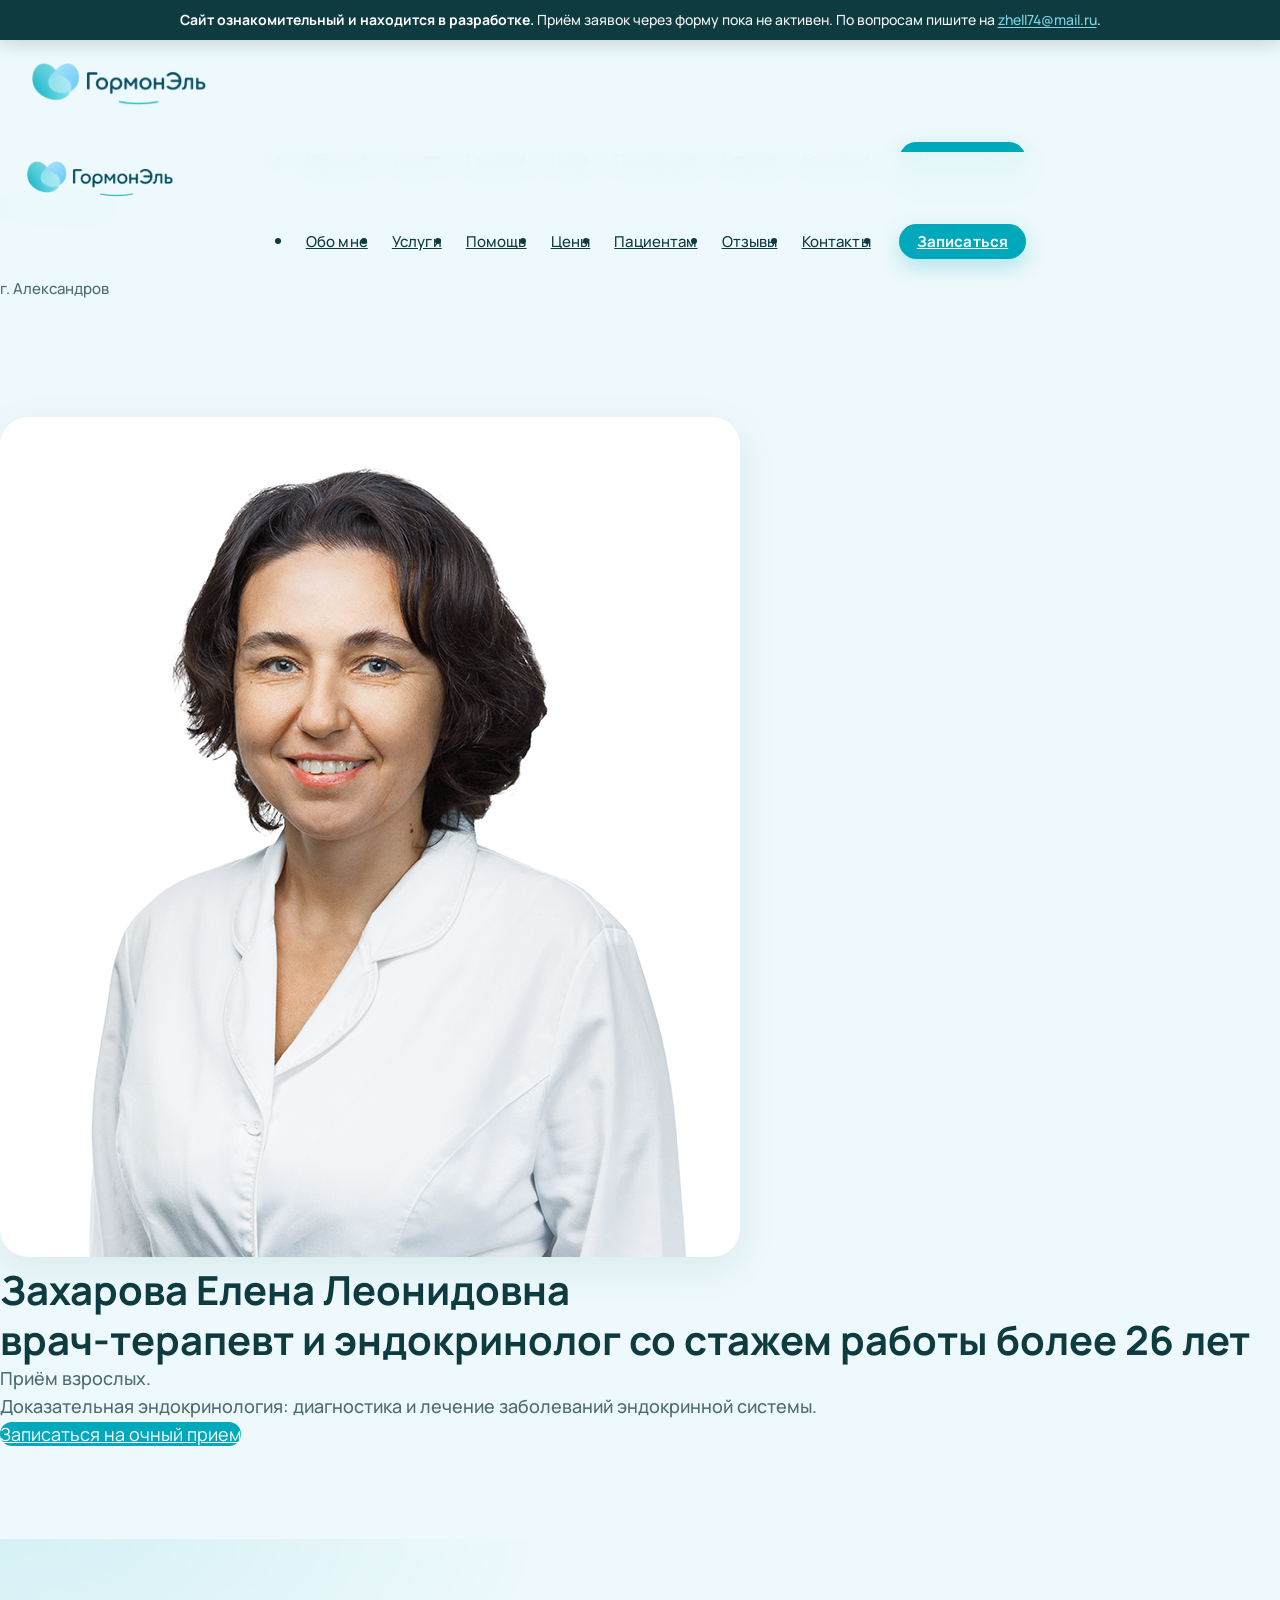
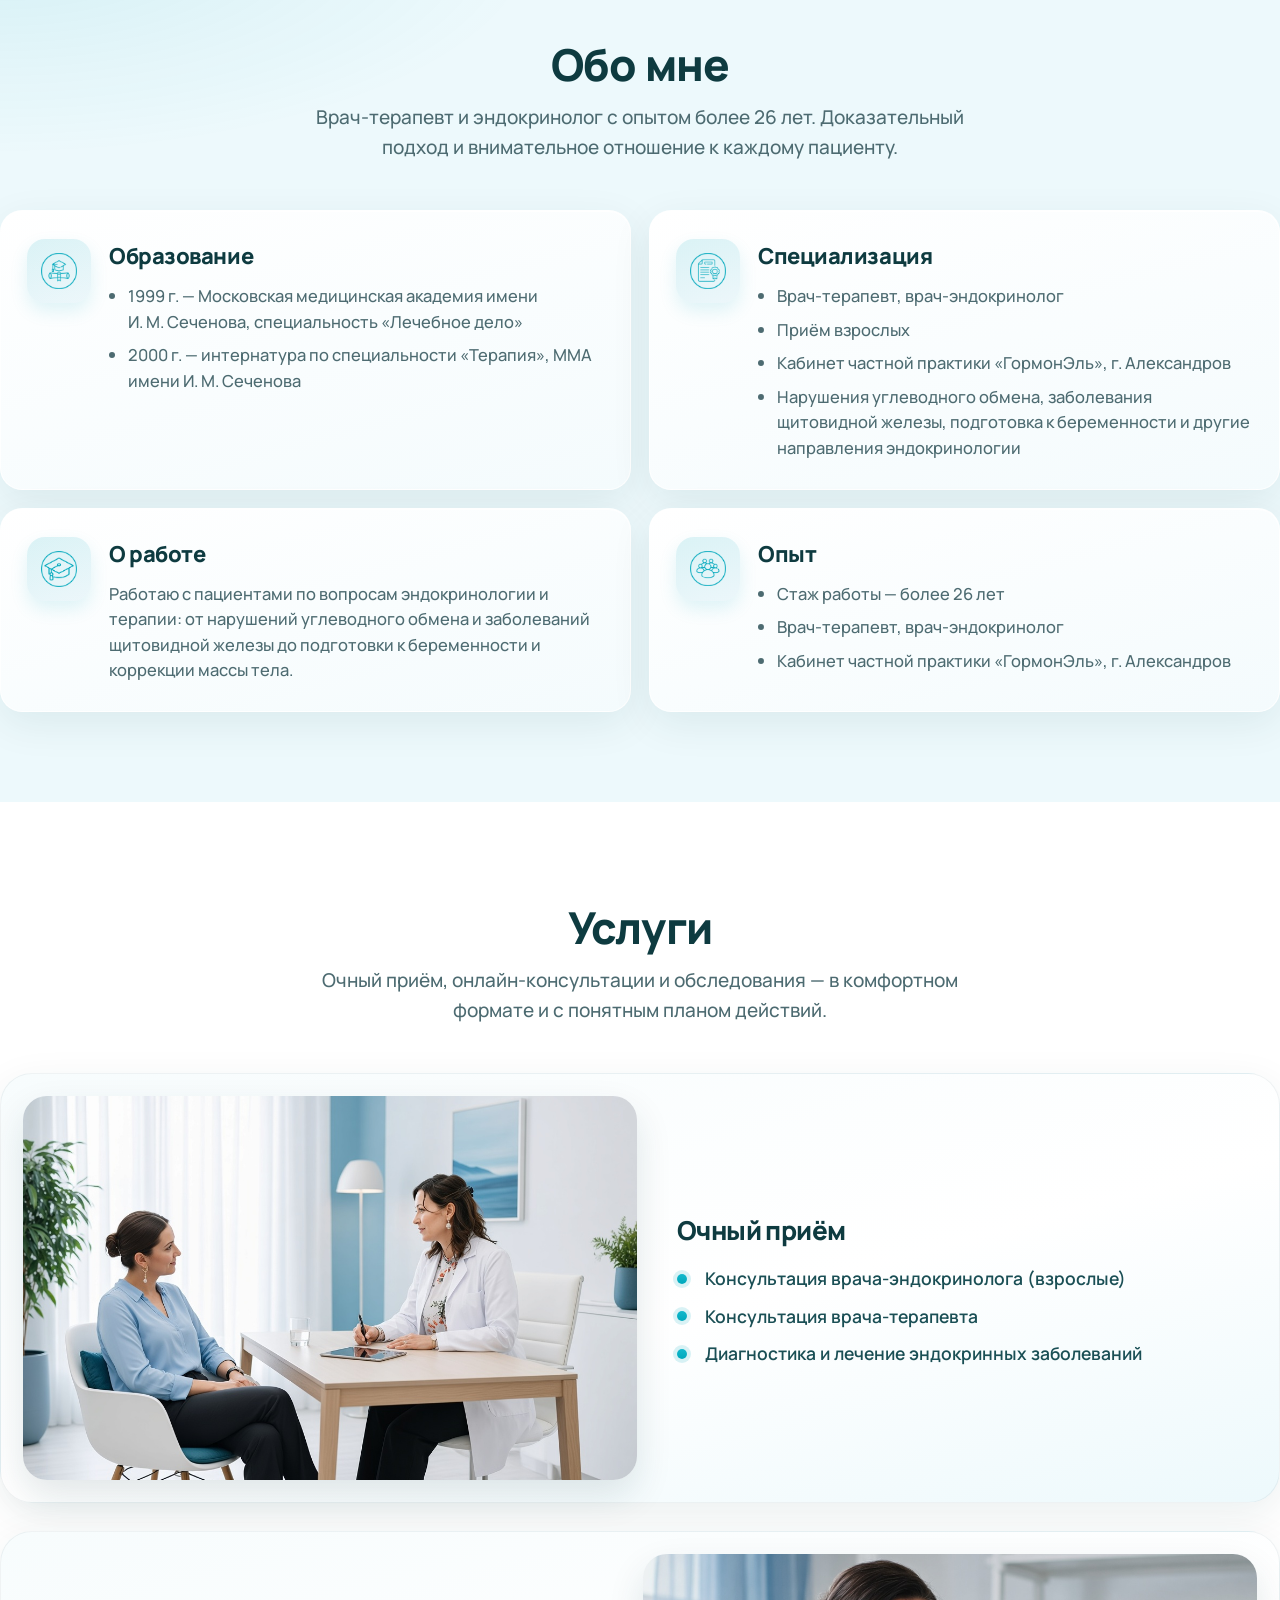
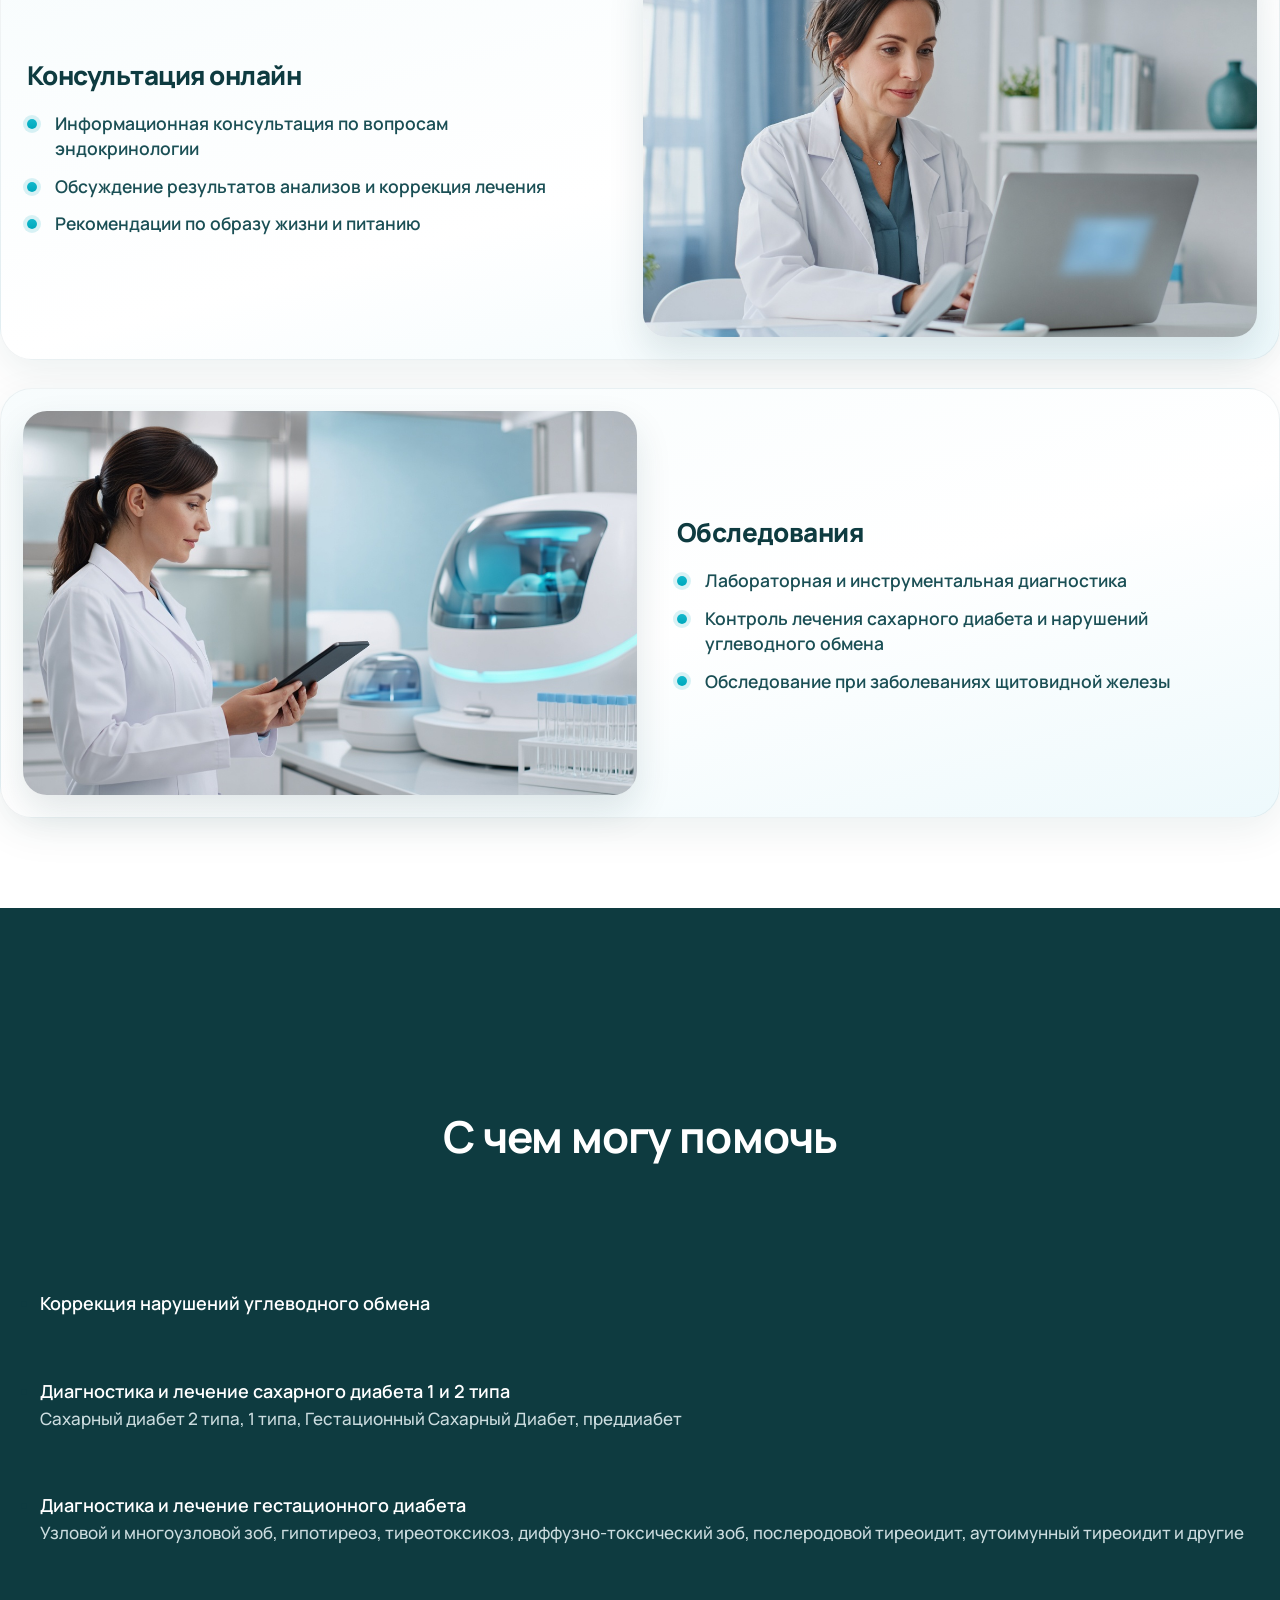
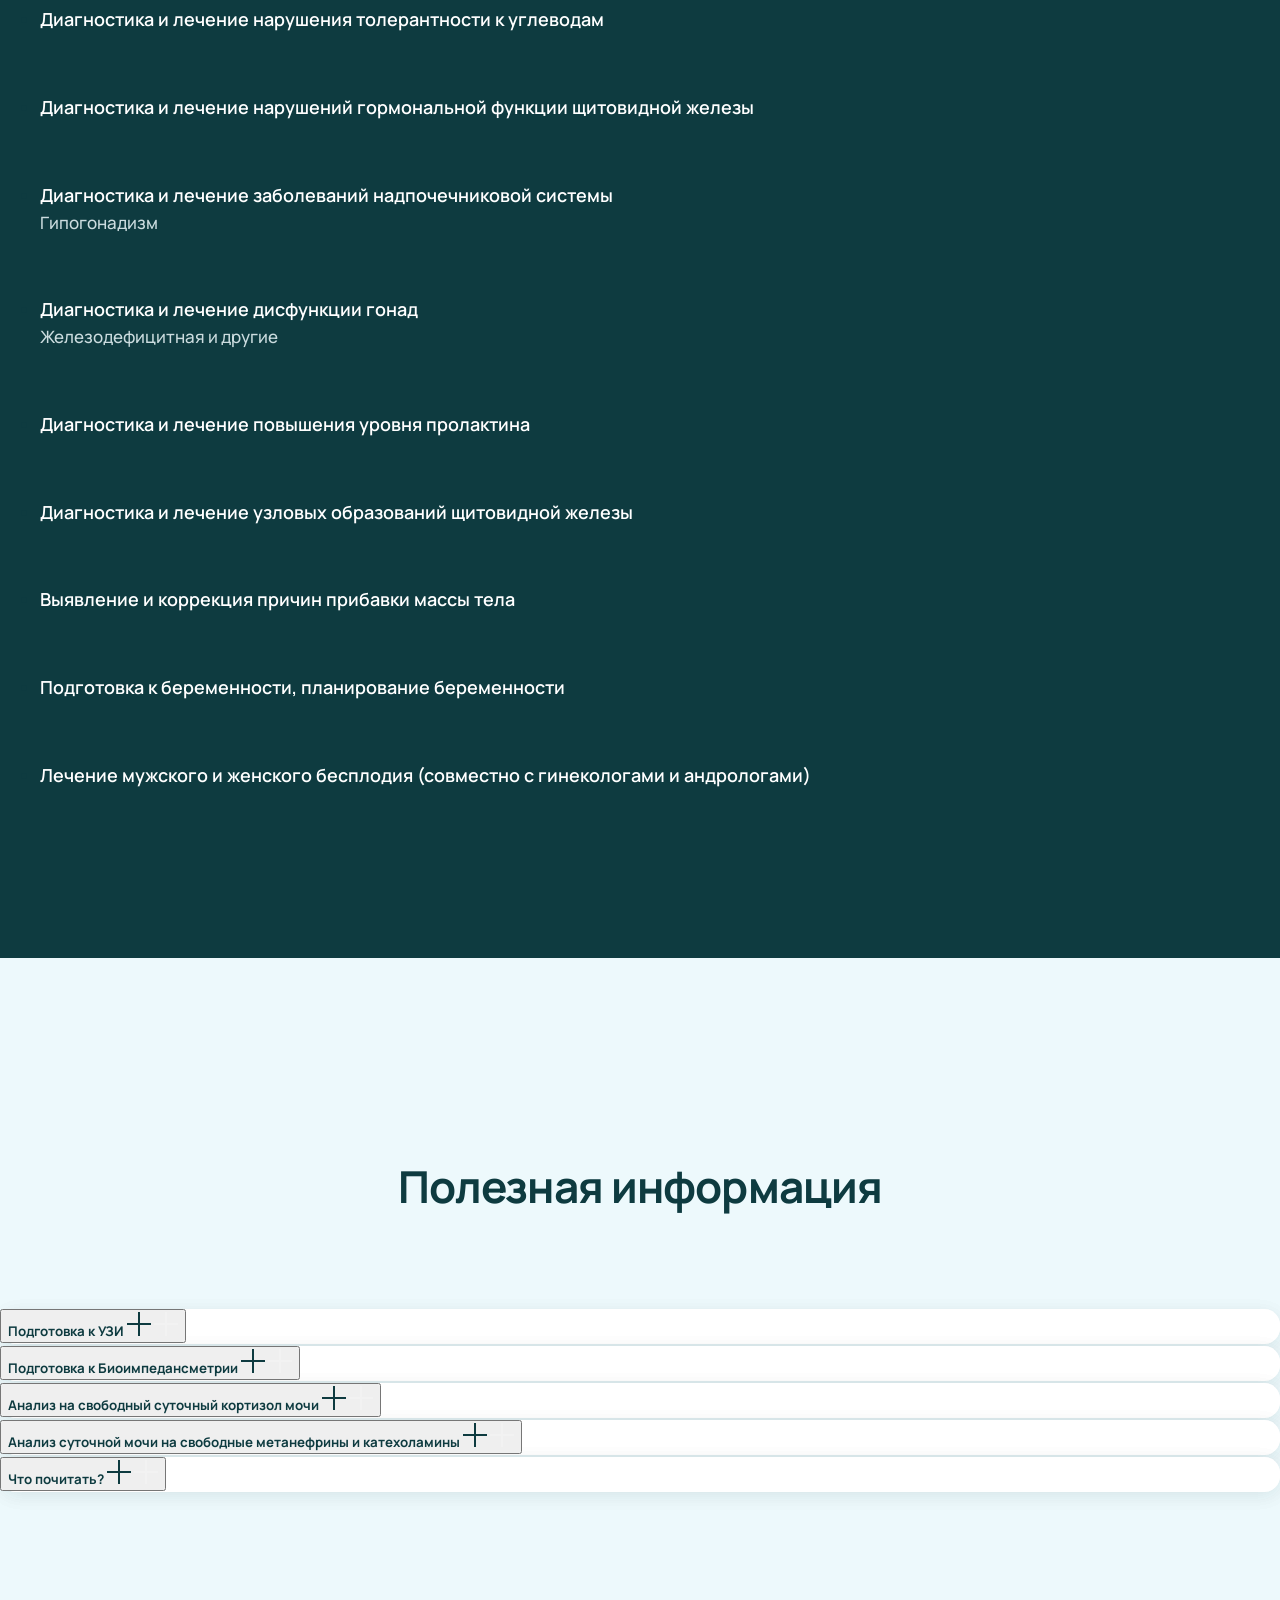
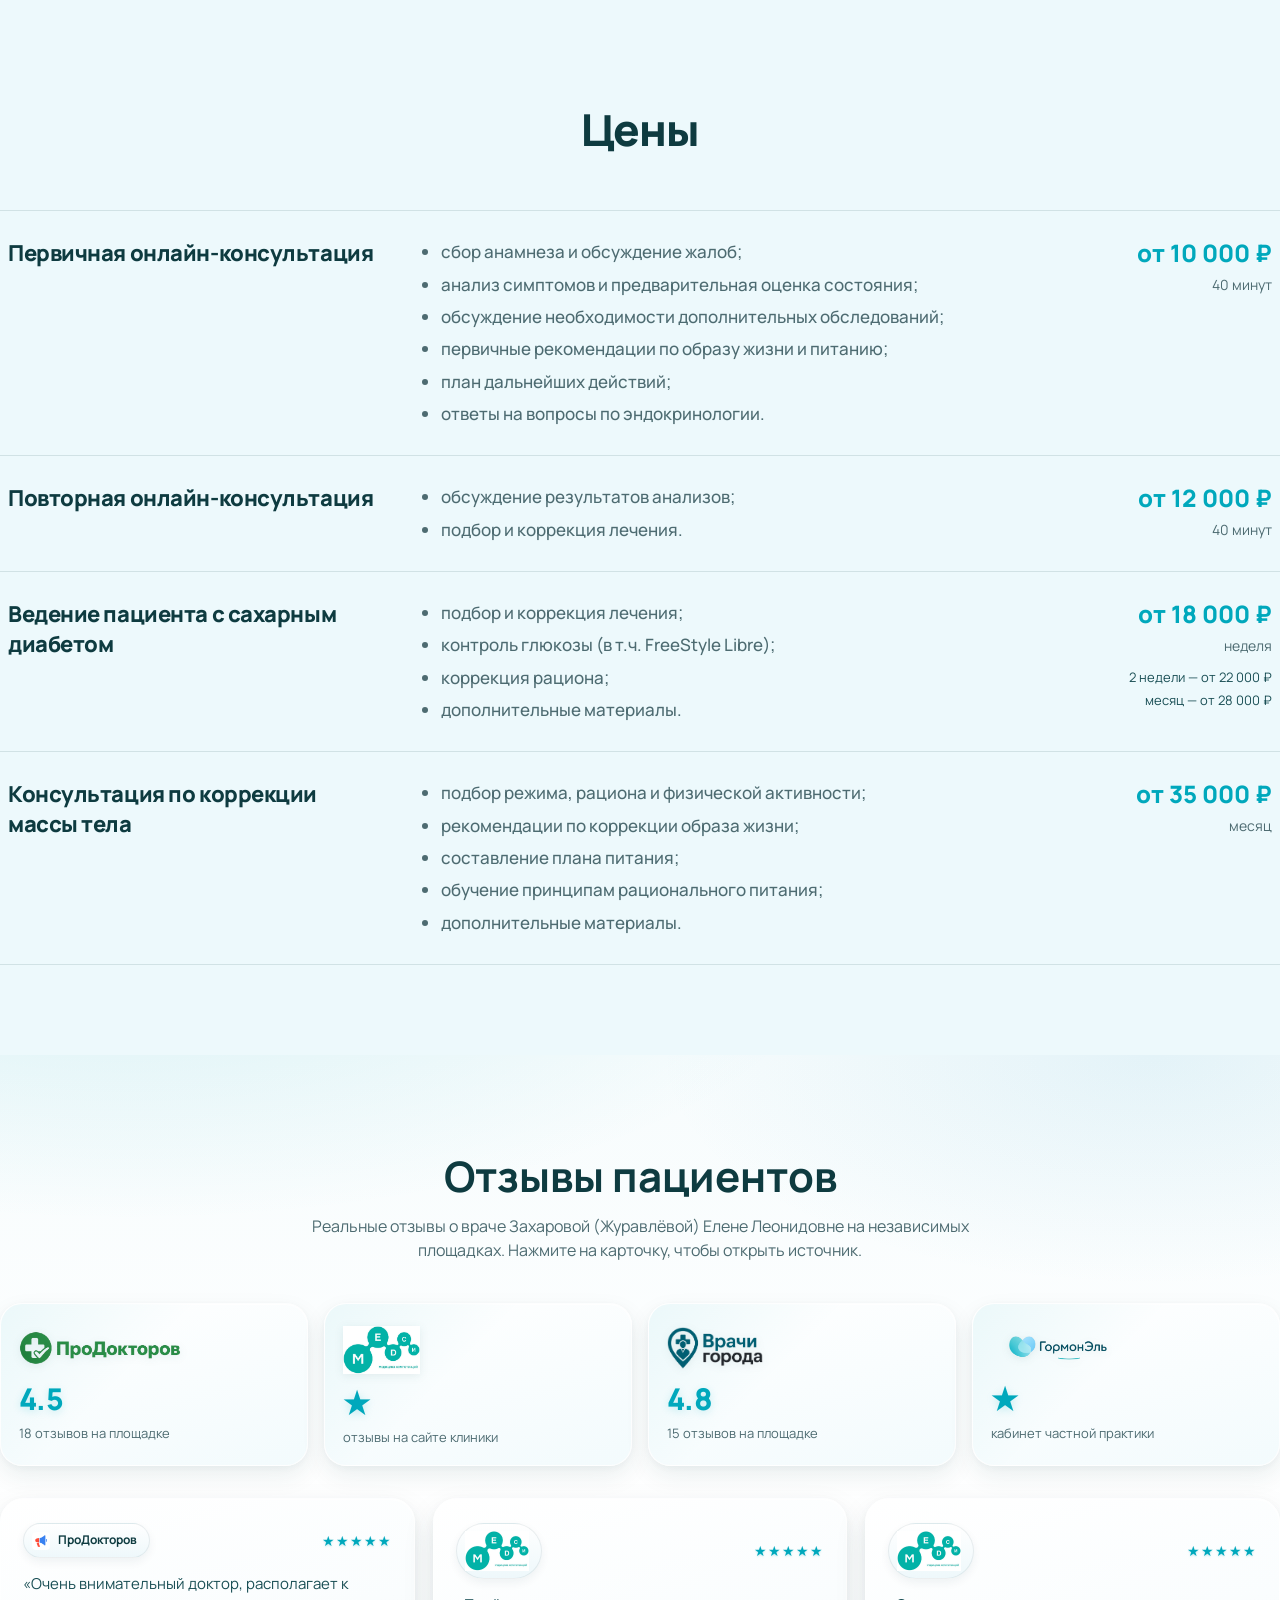
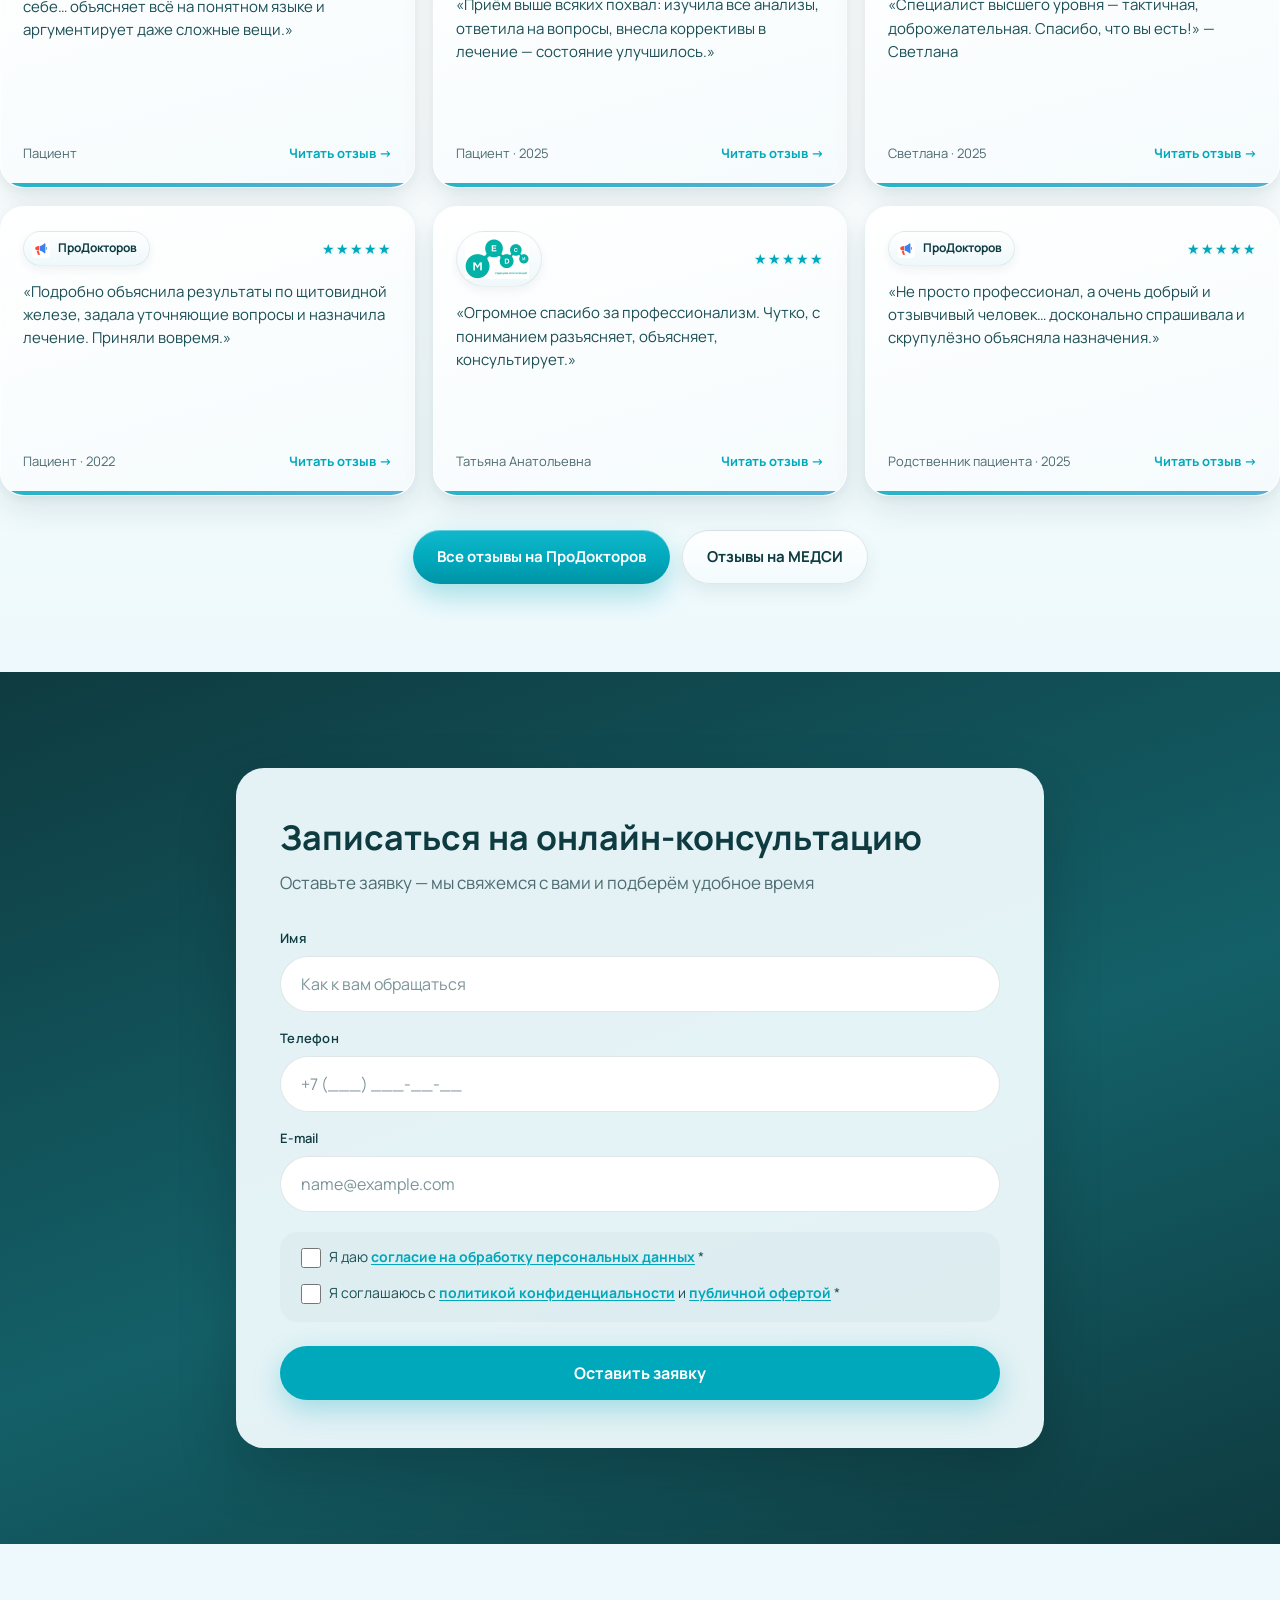
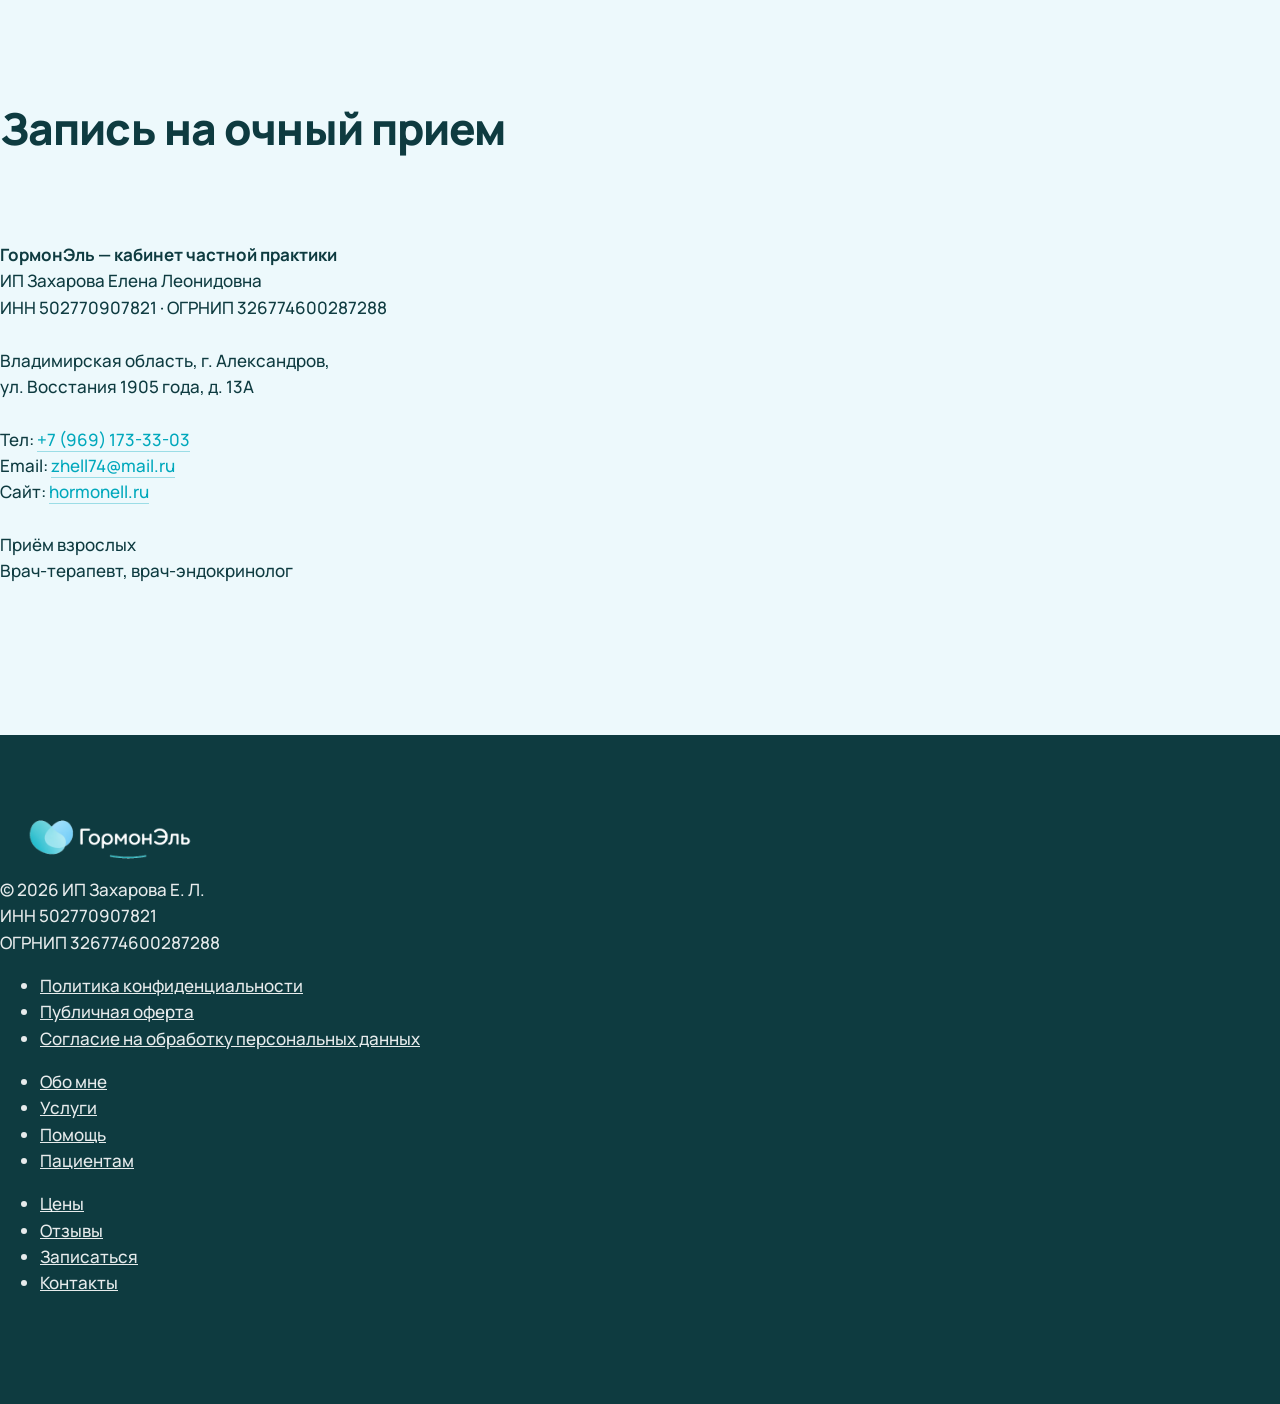
==== commit 1fdb8eba: "Add WIP notice banner: site in preview, contact by email. Co-authored-by: Cursor <cursoragent@cursor" ====
--- a/index.html
+++ b/index.html
@@ -10,7 +10,18 @@
 <link rel="preconnect" href="https://fonts.gstatic.com" crossorigin />
 <link href="https://fonts.googleapis.com/css2?family=Manrope:wght@400;500;600;700;800&display=swap" rel="stylesheet" />
 <link rel="stylesheet" href="assets/css/theme.css" />
-</head> <body class="t-body" style="margin:0;"> <!--allrecords--> <div id="allrecords" class="t-records" data-hook="blocks-collection-content-node" data-tilda-project-id="" data-tilda-page-id="64919349" data-tilda-formskey="" data-tilda-cookie="no" data-tilda-lazy="yes" data-tilda-root-zone="com" data-tilda-project-country="RU"> <div id="rec894241342" class="r t-rec t-screenmin-640px" style=" " data-animationappear="off" data-record-type="257" data-screen-min="640px"> <!-- T228 --> <div id="nav894241342marker"></div> <div class="tmenu-mobile tmenu-mobile_positionfixed"> <div class="tmenu-mobile__container"> <div class="tmenu-mobile__burgerlogo"> <a href="./"> <img
+</head> <body class="t-body has-site-notice" style="margin:0;">
+<div class="site-notice" role="status">
+  <div class="site-notice__inner">
+    <p>
+      <strong>Сайт ознакомительный и находится в разработке.</strong>
+      Приём заявок через форму пока не активен.
+      По вопросам пишите на
+      <a href="mailto:zhell74@mail.ru">zhell74@mail.ru</a>.
+    </p>
+  </div>
+</div>
+ <!--allrecords--> <div id="allrecords" class="t-records" data-hook="blocks-collection-content-node" data-tilda-project-id="" data-tilda-page-id="64919349" data-tilda-formskey="" data-tilda-cookie="no" data-tilda-lazy="yes" data-tilda-root-zone="com" data-tilda-project-country="RU"> <div id="rec894241342" class="r t-rec t-screenmin-640px" style=" " data-animationappear="off" data-record-type="257" data-screen-min="640px"> <!-- T228 --> <div id="nav894241342marker"></div> <div class="tmenu-mobile tmenu-mobile_positionfixed"> <div class="tmenu-mobile__container"> <div class="tmenu-mobile__burgerlogo"> <a href="./"> <img
 src="assets/images/logo.png" data-original="assets/images/logo.png"
 class="tmenu-mobile__imglogo"
 imgfield="img"
--- a/assets/css/theme.css
+++ b/assets/css/theme.css
@@ -20,6 +20,7 @@
   --fs-nav: 15px;
   --radius-lg: 28px;
   --radius-md: 22px;
+  --site-notice-h: 52px;
 }
 
 html,
@@ -30,6 +31,77 @@
   font-size: var(--fs-body);
   line-height: 1.55;
   -webkit-font-smoothing: antialiased;
+}
+
+/* Preview / WIP notice */
+.site-notice {
+  position: fixed;
+  top: 0;
+  left: 0;
+  right: 0;
+  z-index: 10050;
+  background: var(--brand-ink);
+  color: #fff;
+  box-shadow: 0 4px 18px rgba(14, 59, 64, 0.18);
+}
+
+.site-notice__inner {
+  max-width: 1120px;
+  margin: 0 auto;
+  padding: 10px 20px;
+  text-align: center;
+}
+
+.site-notice p {
+  margin: 0;
+  font-family: var(--font);
+  font-size: 14px;
+  line-height: 1.45;
+  font-weight: 500;
+  color: rgba(255, 255, 255, 0.95);
+}
+
+.site-notice strong {
+  font-weight: 700;
+  color: #fff;
+}
+
+.site-notice a {
+  color: #7ad7e4;
+  text-decoration: underline;
+  text-underline-offset: 2px;
+}
+
+.site-notice a:hover {
+  color: #fff;
+}
+
+body.has-site-notice {
+  padding-top: var(--site-notice-h);
+}
+
+body.has-site-notice .tmenu-mobile_positionfixed {
+  top: var(--site-notice-h) !important;
+}
+
+body.has-site-notice .t228__positionfixed,
+body.has-site-notice .t228.t228__positionfixed {
+  top: var(--site-notice-h) !important;
+}
+
+body.has-site-notice #rec894241342 .tmenu-mobile__menucontent_fixed,
+body.has-site-notice #rec952804291 .tmenu-mobile__menucontent_fixed {
+  top: calc(64px + var(--site-notice-h)) !important;
+}
+
+@media screen and (max-width: 640px) {
+  :root {
+    --site-notice-h: 72px;
+  }
+
+  .site-notice p {
+    font-size: 13px;
+  }
 }
 
 #allrecords,
